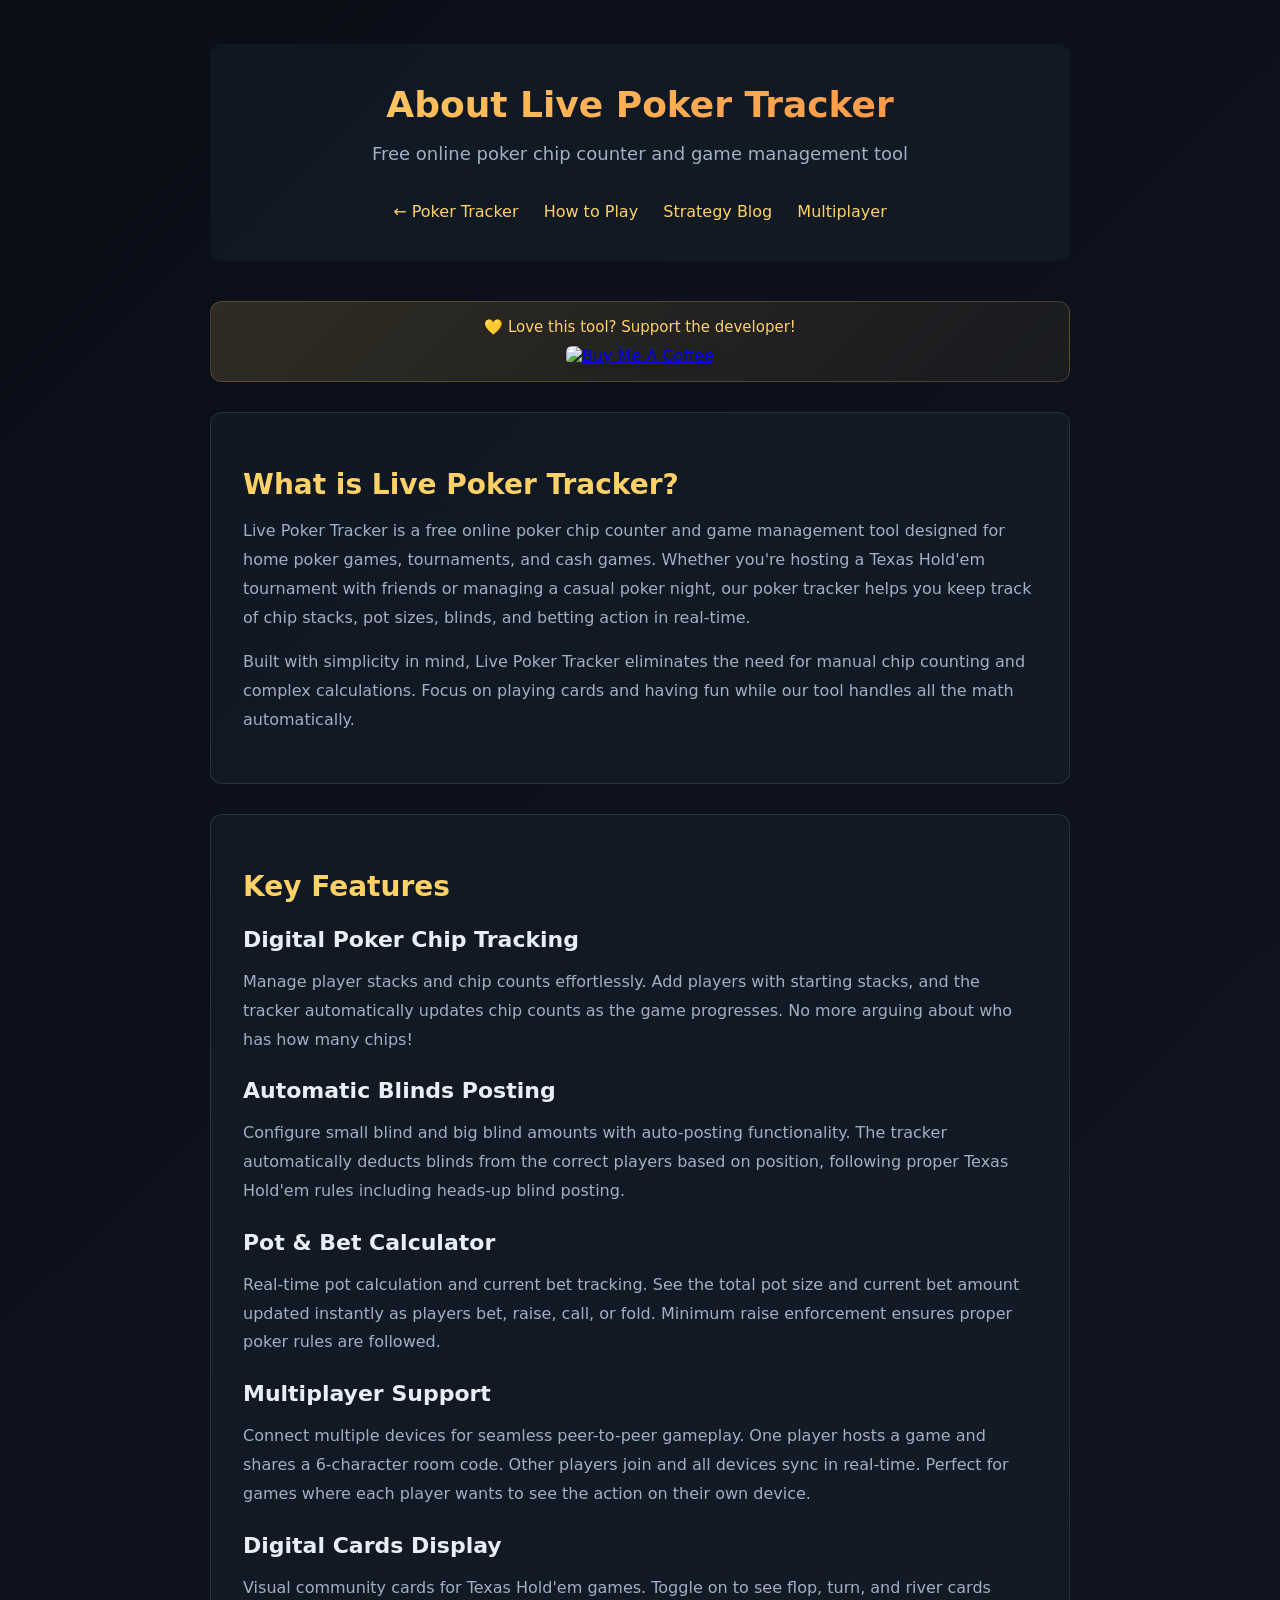
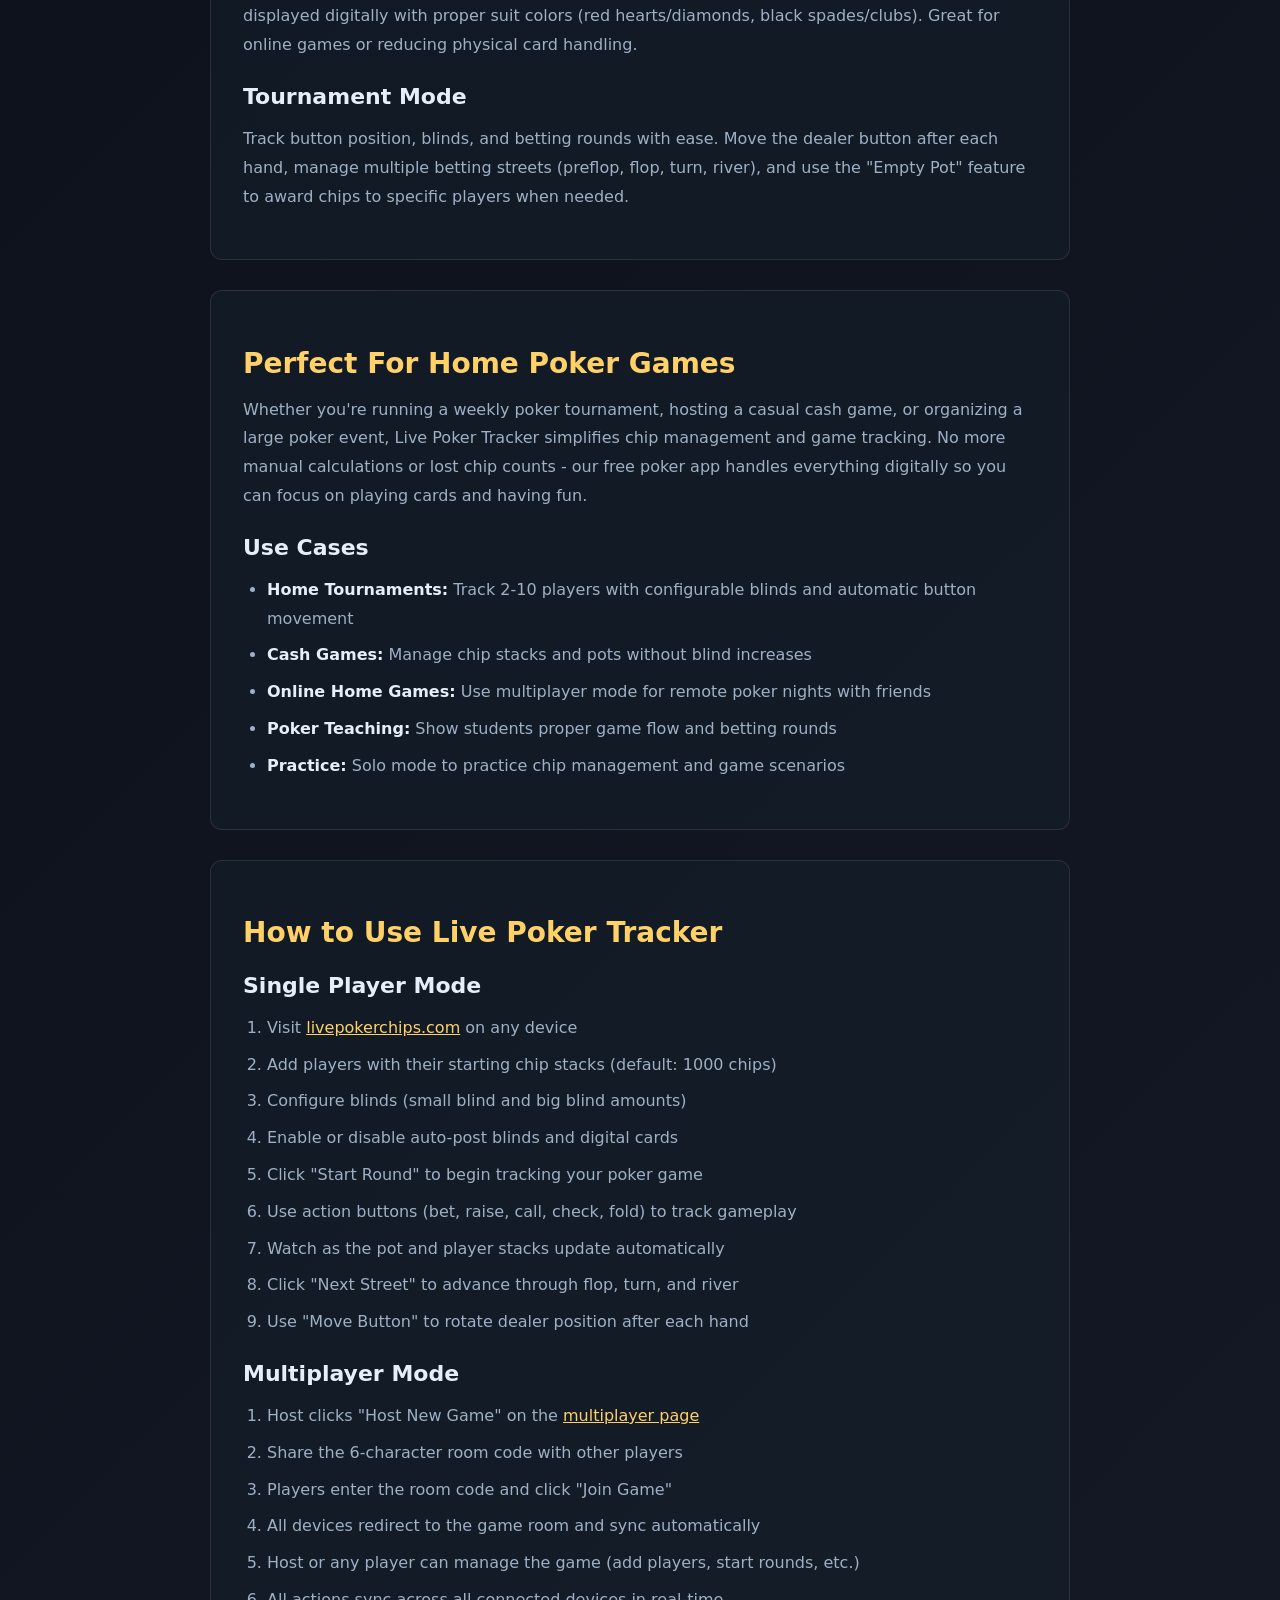
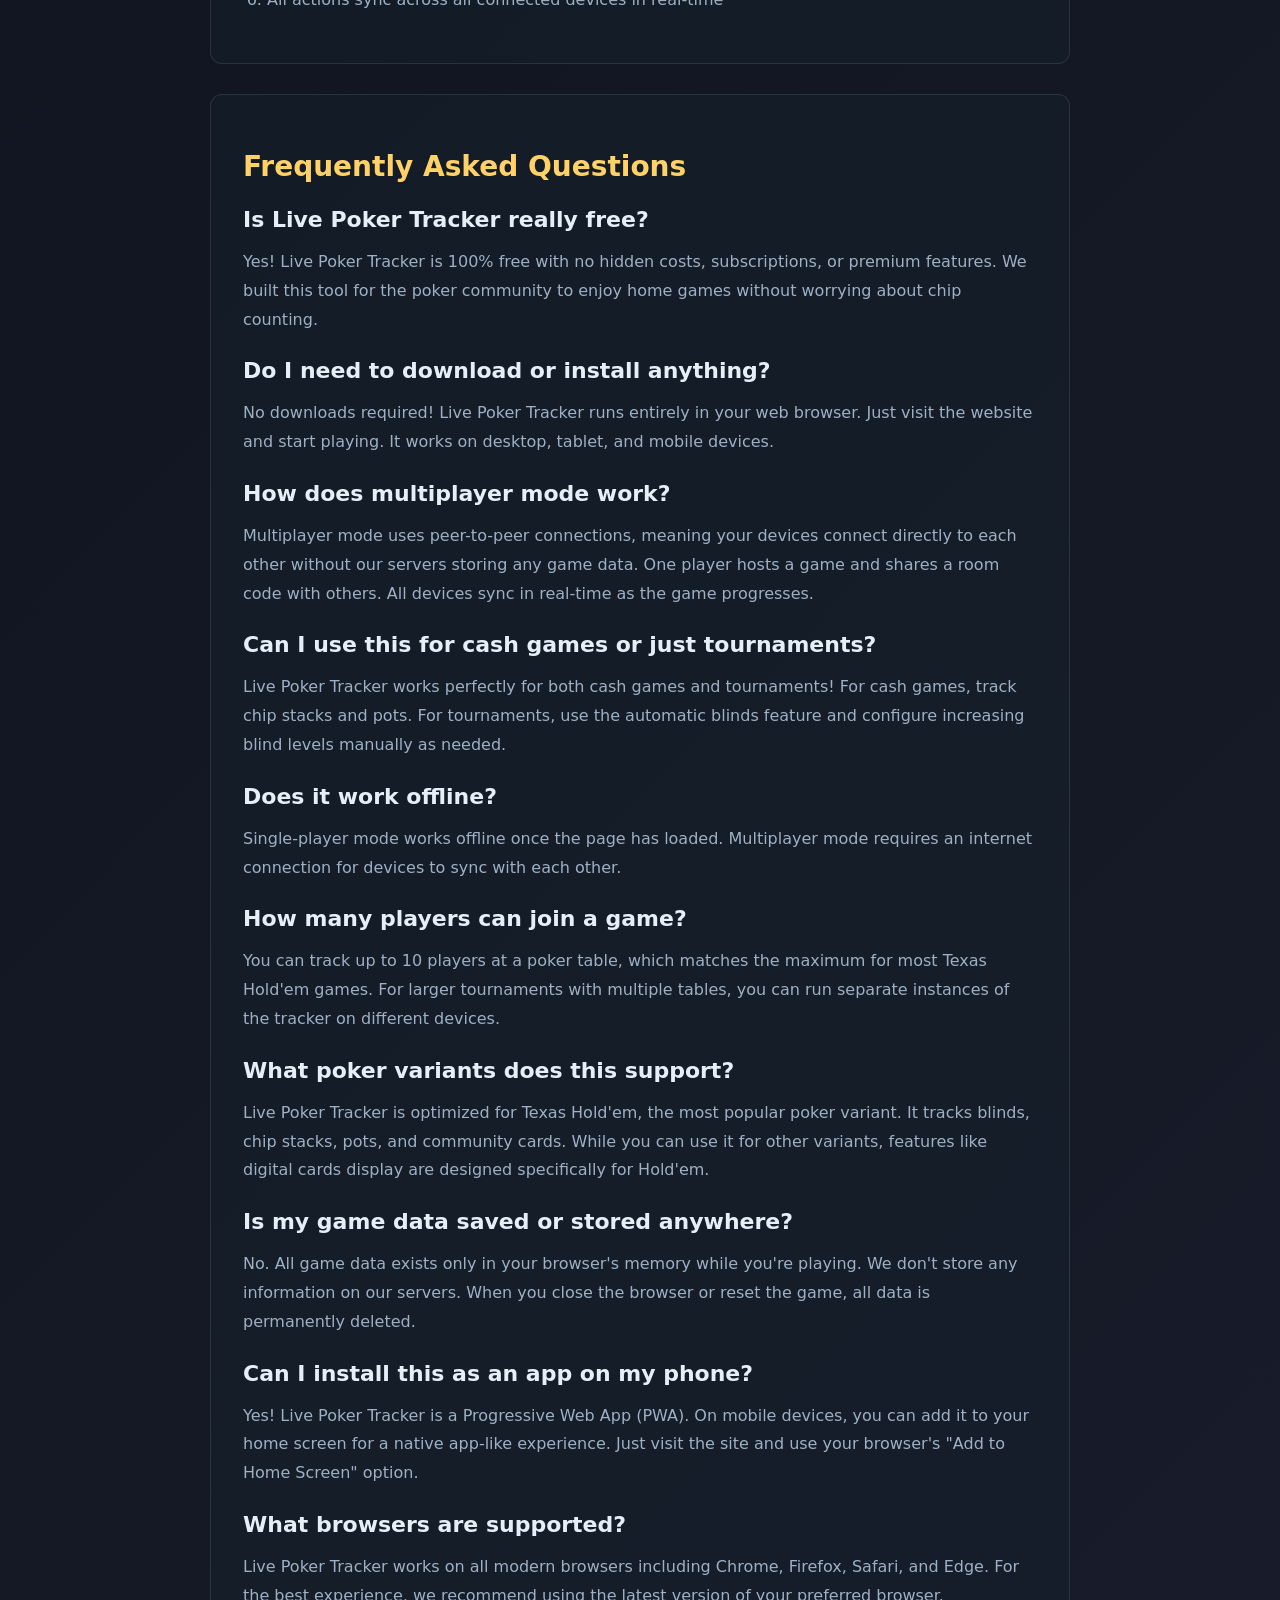
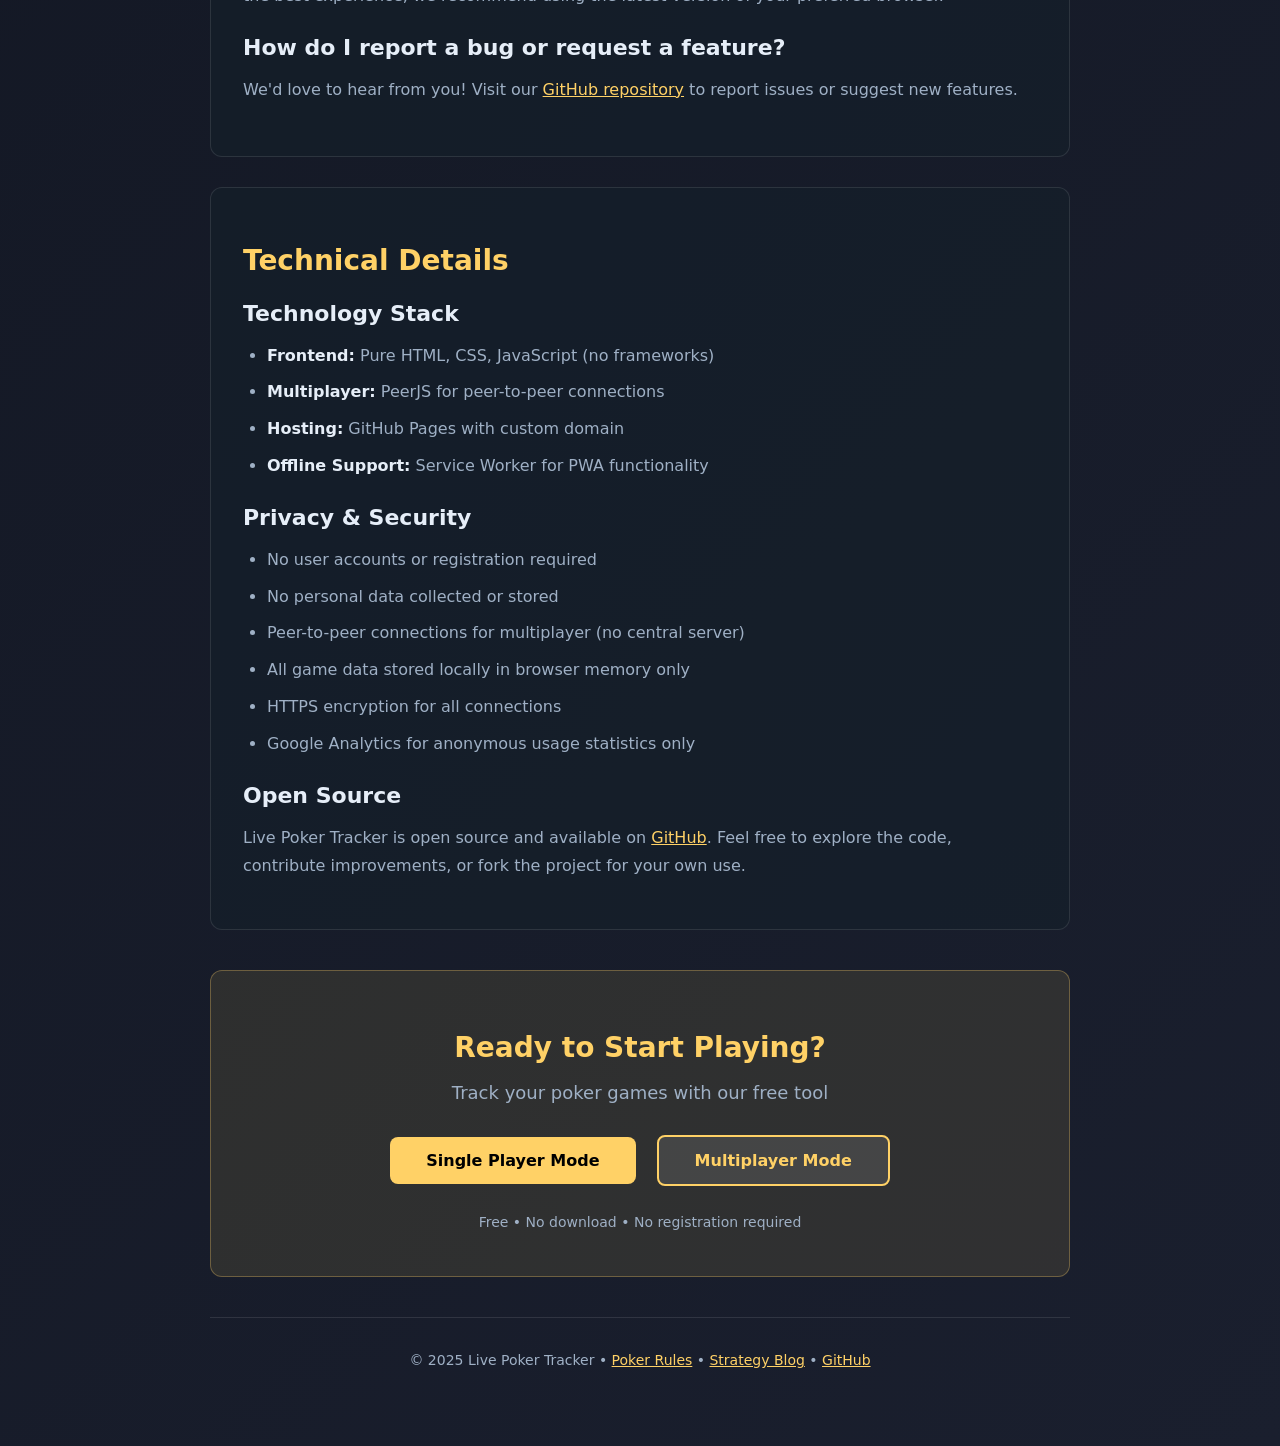
==== about.html @ 50a2d359 "Add Buy Me a Coffee donation buttons to all pages Added support banners to homepage, about, guide, a" ====
<!doctype html>
<html lang="en">
<head>
    <!-- Preconnect to external resources -->
    <link rel="preconnect" href="https://www.googletagmanager.com">
    <link rel="dns-prefetch" href="https://www.googletagmanager.com">

    <!-- Google tag (gtag.js) -->
    <script async src="https://www.googletagmanager.com/gtag/js?id=G-0J9PC4FRSB"></script>
    <script>
        window.dataLayer = window.dataLayer || [];
        function gtag(){dataLayer.push(arguments);}
        gtag('js', new Date());
        gtag('config', 'G-0J9PC4FRSB');
    </script>
    <meta charset="utf-8">
    <meta name="viewport" content="width=device-width,initial-scale=1">
    <title>About Live Poker Tracker - Free Poker Chip Counter & Game Manager</title>
    <meta name="description" content="Learn about Live Poker Tracker, the free online poker chip counter and game management tool. Features, FAQs, and how to use our poker tracker for home games.">
    <meta name="keywords" content="about poker tracker, poker app features, poker chip counter features, free poker tool, home poker game app">
    <meta name="robots" content="index, follow">
    <link rel="canonical" href="https://livepokerchips.com/about.html">

    <!-- Open Graph Meta Tags -->
    <meta property="og:title" content="About Live Poker Tracker">
    <meta property="og:description" content="Free online poker chip counter and game management tool for home poker games and tournaments.">
    <meta property="og:url" content="https://livepokerchips.com/about.html">

    <link rel="icon" type="image/svg+xml" href="favicon.svg">
    <link rel="manifest" href="manifest.json">
    <link rel="stylesheet" href="styles.css">
    <meta name="theme-color" content="#ffd166">

    <style>
        .about-container{max-width:900px;margin:0 auto;padding:20px}
        .about-header{text-align:center;margin-bottom:40px;padding:40px 20px;background:rgba(20,32,42,0.6);border-radius:12px}
        .about-header h1{font-size:36px;margin-bottom:16px;color:var(--primary)}
        .about-header p{color:var(--text-muted);font-size:18px}
        .content-section{background:rgba(20,32,42,0.6);padding:32px;margin-bottom:30px;border-radius:12px;border:1px solid var(--border)}
        .content-section h2{color:var(--primary);font-size:28px;margin-bottom:16px}
        .content-section h3{color:var(--text);font-size:22px;margin-top:24px;margin-bottom:12px}
        .content-section p{color:var(--text-muted);line-height:1.8;margin-bottom:16px}
        .content-section ul,.content-section ol{color:var(--text-muted);line-height:1.8;margin-bottom:16px;padding-left:24px}
        .content-section li{margin-bottom:8px}
        .content-section strong{color:var(--text)}
        .nav-link{display:inline-block;margin:20px 10px 0;color:var(--primary);text-decoration:none}
        .nav-link:hover{text-decoration:underline}
        .faq-item{margin-bottom:20px}
        .cta-box{text-align:center;margin:40px 0;padding:32px;background:rgba(255,209,102,0.1);border-radius:12px;border:1px solid rgba(255,209,102,0.3)}
        @media(max-width:768px){
            .about-container{padding:12px}
            .about-header{padding:24px 16px}
            .about-header h1{font-size:28px}
            .content-section{padding:20px}
            .content-section h2{font-size:24px}
            .content-section h3{font-size:20px}
        }
    </style>
</head>
<body>
    <div class="about-container">
        <div class="about-header">
            <h1>About Live Poker Tracker</h1>
            <p>Free online poker chip counter and game management tool</p>
            <nav>
                <a href="index.html" class="nav-link">← Poker Tracker</a>
                <a href="guide.html" class="nav-link">How to Play</a>
                <a href="blog.html" class="nav-link">Strategy Blog</a>
                <a href="connect.html" class="nav-link">Multiplayer</a>
            </nav>
        </div>

        <!-- Support Banner -->
        <div style="text-align:center; padding:16px; background:linear-gradient(135deg, rgba(255,209,102,0.15), rgba(255,209,102,0.05)); border-radius:12px; border:1px solid rgba(255,209,102,0.2); margin-bottom:30px;">
            <p style="margin:0 0 10px 0; color:#ffd166; font-size:15px; font-weight:500;">💛 Love this tool? Support the developer!</p>
            <a href="https://www.buymeacoffee.com/quinn_dose_tech" target="_blank" rel="noopener" style="display:inline-block; transition:transform 0.2s;" onmouseover="this.style.transform='scale(1.05)'" onmouseout="this.style.transform='scale(1)'">
                <img src="https://cdn.buymeacoffee.com/buttons/v2/default-yellow.png" alt="Buy Me A Coffee" style="height:38px; border-radius:6px; box-shadow:0 2px 8px rgba(0,0,0,0.2);">
            </a>
        </div>

        <div class="content-section">
            <h2>What is Live Poker Tracker?</h2>
            <p>Live Poker Tracker is a free online poker chip counter and game management tool designed for home poker games, tournaments, and cash games. Whether you're hosting a Texas Hold'em tournament with friends or managing a casual poker night, our poker tracker helps you keep track of chip stacks, pot sizes, blinds, and betting action in real-time.</p>

            <p>Built with simplicity in mind, Live Poker Tracker eliminates the need for manual chip counting and complex calculations. Focus on playing cards and having fun while our tool handles all the math automatically.</p>
        </div>

        <div class="content-section">
            <h2>Key Features</h2>

            <h3>Digital Poker Chip Tracking</h3>
            <p>Manage player stacks and chip counts effortlessly. Add players with starting stacks, and the tracker automatically updates chip counts as the game progresses. No more arguing about who has how many chips!</p>

            <h3>Automatic Blinds Posting</h3>
            <p>Configure small blind and big blind amounts with auto-posting functionality. The tracker automatically deducts blinds from the correct players based on position, following proper Texas Hold'em rules including heads-up blind posting.</p>

            <h3>Pot & Bet Calculator</h3>
            <p>Real-time pot calculation and current bet tracking. See the total pot size and current bet amount updated instantly as players bet, raise, call, or fold. Minimum raise enforcement ensures proper poker rules are followed.</p>

            <h3>Multiplayer Support</h3>
            <p>Connect multiple devices for seamless peer-to-peer gameplay. One player hosts a game and shares a 6-character room code. Other players join and all devices sync in real-time. Perfect for games where each player wants to see the action on their own device.</p>

            <h3>Digital Cards Display</h3>
            <p>Visual community cards for Texas Hold'em games. Toggle on to see flop, turn, and river cards displayed digitally with proper suit colors (red hearts/diamonds, black spades/clubs). Great for online games or reducing physical card handling.</p>

            <h3>Tournament Mode</h3>
            <p>Track button position, blinds, and betting rounds with ease. Move the dealer button after each hand, manage multiple betting streets (preflop, flop, turn, river), and use the "Empty Pot" feature to award chips to specific players when needed.</p>
        </div>

        <div class="content-section">
            <h2>Perfect For Home Poker Games</h2>
            <p>Whether you're running a weekly poker tournament, hosting a casual cash game, or organizing a large poker event, Live Poker Tracker simplifies chip management and game tracking. No more manual calculations or lost chip counts - our free poker app handles everything digitally so you can focus on playing cards and having fun.</p>

            <h3>Use Cases</h3>
            <ul>
                <li><strong>Home Tournaments:</strong> Track 2-10 players with configurable blinds and automatic button movement</li>
                <li><strong>Cash Games:</strong> Manage chip stacks and pots without blind increases</li>
                <li><strong>Online Home Games:</strong> Use multiplayer mode for remote poker nights with friends</li>
                <li><strong>Poker Teaching:</strong> Show students proper game flow and betting rounds</li>
                <li><strong>Practice:</strong> Solo mode to practice chip management and game scenarios</li>
            </ul>
        </div>

        <div class="content-section">
            <h2>How to Use Live Poker Tracker</h2>

            <h3>Single Player Mode</h3>
            <ol>
                <li>Visit <a href="index.html" style="color:var(--primary)">livepokerchips.com</a> on any device</li>
                <li>Add players with their starting chip stacks (default: 1000 chips)</li>
                <li>Configure blinds (small blind and big blind amounts)</li>
                <li>Enable or disable auto-post blinds and digital cards</li>
                <li>Click "Start Round" to begin tracking your poker game</li>
                <li>Use action buttons (bet, raise, call, check, fold) to track gameplay</li>
                <li>Watch as the pot and player stacks update automatically</li>
                <li>Click "Next Street" to advance through flop, turn, and river</li>
                <li>Use "Move Button" to rotate dealer position after each hand</li>
            </ol>

            <h3>Multiplayer Mode</h3>
            <ol>
                <li>Host clicks "Host New Game" on the <a href="connect.html" style="color:var(--primary)">multiplayer page</a></li>
                <li>Share the 6-character room code with other players</li>
                <li>Players enter the room code and click "Join Game"</li>
                <li>All devices redirect to the game room and sync automatically</li>
                <li>Host or any player can manage the game (add players, start rounds, etc.)</li>
                <li>All actions sync across all connected devices in real-time</li>
            </ol>
        </div>

        <div class="content-section">
            <h2>Frequently Asked Questions</h2>

            <div class="faq-item">
                <h3>Is Live Poker Tracker really free?</h3>
                <p>Yes! Live Poker Tracker is 100% free with no hidden costs, subscriptions, or premium features. We built this tool for the poker community to enjoy home games without worrying about chip counting.</p>
            </div>

            <div class="faq-item">
                <h3>Do I need to download or install anything?</h3>
                <p>No downloads required! Live Poker Tracker runs entirely in your web browser. Just visit the website and start playing. It works on desktop, tablet, and mobile devices.</p>
            </div>

            <div class="faq-item">
                <h3>How does multiplayer mode work?</h3>
                <p>Multiplayer mode uses peer-to-peer connections, meaning your devices connect directly to each other without our servers storing any game data. One player hosts a game and shares a room code with others. All devices sync in real-time as the game progresses.</p>
            </div>

            <div class="faq-item">
                <h3>Can I use this for cash games or just tournaments?</h3>
                <p>Live Poker Tracker works perfectly for both cash games and tournaments! For cash games, track chip stacks and pots. For tournaments, use the automatic blinds feature and configure increasing blind levels manually as needed.</p>
            </div>

            <div class="faq-item">
                <h3>Does it work offline?</h3>
                <p>Single-player mode works offline once the page has loaded. Multiplayer mode requires an internet connection for devices to sync with each other.</p>
            </div>

            <div class="faq-item">
                <h3>How many players can join a game?</h3>
                <p>You can track up to 10 players at a poker table, which matches the maximum for most Texas Hold'em games. For larger tournaments with multiple tables, you can run separate instances of the tracker on different devices.</p>
            </div>

            <div class="faq-item">
                <h3>What poker variants does this support?</h3>
                <p>Live Poker Tracker is optimized for Texas Hold'em, the most popular poker variant. It tracks blinds, chip stacks, pots, and community cards. While you can use it for other variants, features like digital cards display are designed specifically for Hold'em.</p>
            </div>

            <div class="faq-item">
                <h3>Is my game data saved or stored anywhere?</h3>
                <p>No. All game data exists only in your browser's memory while you're playing. We don't store any information on our servers. When you close the browser or reset the game, all data is permanently deleted.</p>
            </div>

            <div class="faq-item">
                <h3>Can I install this as an app on my phone?</h3>
                <p>Yes! Live Poker Tracker is a Progressive Web App (PWA). On mobile devices, you can add it to your home screen for a native app-like experience. Just visit the site and use your browser's "Add to Home Screen" option.</p>
            </div>

            <div class="faq-item">
                <h3>What browsers are supported?</h3>
                <p>Live Poker Tracker works on all modern browsers including Chrome, Firefox, Safari, and Edge. For the best experience, we recommend using the latest version of your preferred browser.</p>
            </div>

            <div class="faq-item">
                <h3>How do I report a bug or request a feature?</h3>
                <p>We'd love to hear from you! Visit our <a href="https://github.com/quinnrallen-hub/pokerchips-site" style="color:var(--primary)" target="_blank" rel="noopener">GitHub repository</a> to report issues or suggest new features.</p>
            </div>
        </div>

        <div class="content-section">
            <h2>Technical Details</h2>

            <h3>Technology Stack</h3>
            <ul>
                <li><strong>Frontend:</strong> Pure HTML, CSS, JavaScript (no frameworks)</li>
                <li><strong>Multiplayer:</strong> PeerJS for peer-to-peer connections</li>
                <li><strong>Hosting:</strong> GitHub Pages with custom domain</li>
                <li><strong>Offline Support:</strong> Service Worker for PWA functionality</li>
            </ul>

            <h3>Privacy & Security</h3>
            <ul>
                <li>No user accounts or registration required</li>
                <li>No personal data collected or stored</li>
                <li>Peer-to-peer connections for multiplayer (no central server)</li>
                <li>All game data stored locally in browser memory only</li>
                <li>HTTPS encryption for all connections</li>
                <li>Google Analytics for anonymous usage statistics only</li>
            </ul>

            <h3>Open Source</h3>
            <p>Live Poker Tracker is open source and available on <a href="https://github.com/quinnrallen-hub/pokerchips-site" style="color:var(--primary)" target="_blank" rel="noopener">GitHub</a>. Feel free to explore the code, contribute improvements, or fork the project for your own use.</p>
        </div>

        <div class="cta-box">
            <h3 style="color:var(--primary);margin-bottom:16px;font-size:28px">Ready to Start Playing?</h3>
            <p style="color:var(--text-muted);margin-bottom:24px;font-size:18px">Track your poker games with our free tool</p>
            <div>
                <a href="index.html" style="display:inline-block;padding:14px 36px;background:var(--primary);color:#000;text-decoration:none;border-radius:8px;font-weight:700;margin:8px;font-size:16px">Single Player Mode</a>
                <a href="connect.html" style="display:inline-block;padding:14px 36px;background:rgba(255,255,255,0.1);color:var(--primary);text-decoration:none;border-radius:8px;font-weight:700;border:2px solid var(--primary);margin:8px;font-size:16px">Multiplayer Mode</a>
            </div>
            <p style="color:var(--text-muted);margin-top:20px;font-size:14px">Free • No download • No registration required</p>
        </div>

        <div style="text-align:center;padding:20px;color:var(--text-muted);font-size:14px;border-top:1px solid var(--border);margin-top:40px">
            <p>© 2025 Live Poker Tracker • <a href="guide.html" style="color:var(--primary)">Poker Rules</a> • <a href="blog.html" style="color:var(--primary)">Strategy Blog</a> • <a href="https://github.com/quinnrallen-hub/pokerchips-site" style="color:var(--primary)" target="_blank" rel="noopener">GitHub</a></p>
        </div>
    </div>

    <!-- Service Worker Registration -->
    <script>
        if ('serviceWorker' in navigator) {
            window.addEventListener('load', () => {
                navigator.serviceWorker.register('/sw.js')
                    .then(reg => console.log('Service Worker registered'))
                    .catch(err => console.log('Service Worker registration failed:', err));
            });
        }
    </script>
</body>
</html>
---- styles.css ----
/* Live Poker Tracker - Shared Styles */

/* Reset & Variables */
* {
    box-sizing: border-box;
}

:root {
    font-family: system-ui, -apple-system, sans-serif;
    --bg-dark: #0a0e17;
    --bg-dark2: #1a1f2e;
    --bg-card: rgba(20, 32, 42, 0.6);
    --bg-card-dark: rgba(12, 27, 36, 0.8);
    --text: #e6eef8;
    --text-muted: #9fb0c5;
    --primary: #ffd166;
    --primary-dark: #ff8c42;
    --border: rgba(255, 255, 255, 0.1);
    --success: rgba(52, 211, 153, 0.3);
}

/* Base Layout */
body {
    margin: 0;
    padding: 24px;
    background: linear-gradient(135deg, var(--bg-dark) 0%, var(--bg-dark2) 100%);
    color: var(--text);
    min-height: 100vh;
}

header {
    display: flex;
    align-items: center;
    justify-content: space-between;
    margin-bottom: 24px;
    padding: 16px 20px;
    background: var(--bg-card);
    backdrop-filter: blur(10px);
    border-radius: 12px;
    border: 1px solid var(--border);
}

h1 {
    font-size: 24px;
    margin: 0;
    color: var(--primary); /* Fallback for accessibility */
    background: linear-gradient(135deg, var(--primary) 0%, var(--primary-dark) 100%);
    -webkit-background-clip: text;
    -webkit-text-fill-color: transparent;
    background-clip: text;
    font-weight: 800;
}

/* Form Elements */
button, input, select {
    font-size: 14px;
    padding: 10px 16px;
    border-radius: 8px;
    border: 1px solid var(--border);
    background: rgba(21, 35, 47, 0.8);
    color: var(--text);
    margin: 4px;
    transition: all .2s ease;
    font-weight: 500;
}

button {
    cursor: pointer;
    box-shadow: 0 2px 8px rgba(0, 0, 0, 0.2);
    position: relative;
    overflow: hidden;
}

button:hover {
    background: rgba(26, 42, 56, 0.9);
    border-color: rgba(255, 209, 102, 0.3);
    transform: translateY(-1px);
    box-shadow: 0 4px 12px rgba(255, 209, 102, 0.2);
}

button:active {
    transform: translateY(0);
}

button:disabled {
    opacity: 0.5;
    cursor: not-allowed;
    transform: none;
}

/* Button ripple effect */
button::after {
    content: '';
    position: absolute;
    top: 50%;
    left: 50%;
    width: 0;
    height: 0;
    border-radius: 50%;
    background: rgba(255, 209, 102, 0.3);
    transform: translate(-50%, -50%);
    transition: width .6s, height .6s;
}

button:active::after {
    width: 300px;
    height: 300px;
}

input[type="number"], input[type="text"] {
    background: var(--bg-card-dark);
    border: 1px solid var(--border);
}

input:focus {
    outline: none;
    border-color: var(--primary);
    box-shadow: 0 0 0 3px rgba(255, 209, 102, 0.1);
}

input[type="checkbox"] {
    width: 18px;
    height: 18px;
    margin: 0 8px 0 0;
    cursor: pointer;
}

/* Accessibility: Focus indicator for checkboxes */
input[type="checkbox"]:focus {
    outline: 2px solid var(--primary);
    outline-offset: 2px;
}

/* Sections */
.section {
    display: flex;
    gap: 10px;
    flex-wrap: wrap;
    margin-bottom: 20px;
    padding: 16px 20px;
    background: var(--bg-card);
    backdrop-filter: blur(10px);
    border-radius: 12px;
    border: 1px solid var(--border);
}

.section.hidden {
    display: none;
}

#networkStatus {
    font-size: 13px;
    color: var(--text-muted);
    padding: 8px 12px;
    background: var(--bg-card-dark);
    border-radius: 8px;
    border: 1px solid rgba(255, 255, 255, 0.05);
}

/* Game Table */
#table {
    background: var(--bg-card);
    backdrop-filter: blur(10px);
    padding: 24px;
    border-radius: 16px;
    margin-bottom: 20px;
    border: 1px solid var(--border);
    box-shadow: 0 8px 32px rgba(0, 0, 0, 0.3);
}

#info {
    display: flex;
    gap: 24px;
    margin-bottom: 20px;
    font-size: 16px;
    font-weight: 600;
    padding: 16px;
    background: var(--bg-card-dark);
    border-radius: 12px;
    border: 1px solid rgba(255, 255, 255, 0.05);
    flex-wrap: wrap;
}

#info > div {
    display: flex;
    flex-direction: column;
    gap: 4px;
}

#info span {
    font-size: 20px;
    color: var(--primary);
    font-weight: 700;
}

/* Players */
#players {
    display: grid;
    grid-template-columns: repeat(auto-fill, minmax(220px, 1fr));
    gap: 16px;
    margin-bottom: 20px;
}

.player {
    background: var(--bg-card-dark);
    padding: 16px;
    border-radius: 12px;
    border: 2px solid rgba(255, 255, 255, 0.05);
    transition: all .3s ease;
    box-shadow: 0 4px 12px rgba(0, 0, 0, 0.2);
}

.player:hover {
    transform: translateY(-2px);
    box-shadow: 0 6px 16px rgba(0, 0, 0, 0.3);
}

.player.active {
    border-color: var(--primary);
    background: rgba(255, 209, 102, 0.05);
    box-shadow: 0 0 20px rgba(255, 209, 102, 0.3), 0 4px 12px rgba(0, 0, 0, 0.2);
    animation: pulse 2s ease-in-out infinite;
}

.player.folded {
    opacity: 0.4;
    filter: grayscale(0.8);
}

.player-name {
    font-weight: 700;
    font-size: 16px;
    margin-bottom: 8px;
    color: #fff;
}

.player-info {
    font-size: 14px;
    color: var(--text-muted);
    margin: 4px 0;
}

/* Community Cards */
#communityCards {
    margin-bottom: 20px;
    padding: 24px;
    background: linear-gradient(135deg, rgba(16, 38, 28, 0.9) 0%, var(--bg-card-dark) 100%);
    border-radius: 16px;
    min-height: 120px;
    display: flex;
    align-items: center;
    gap: 16px;
    border: 2px solid var(--success);
    box-shadow: 0 8px 24px rgba(0, 0, 0, 0.4), inset 0 1px 1px rgba(255, 255, 255, 0.1);
}

#communityCards > span:first-child {
    font-size: 14px;
    color: #34d399;
    margin-right: 8px;
    font-weight: 700;
    text-transform: uppercase;
    letter-spacing: 1px;
}

#communityCardsDisplay {
    display: flex;
    gap: 8px;
    flex-wrap: wrap;
    align-items: center;
}

/* Cards */
.card {
    display: inline-block;
    width: 60px;
    height: 84px;
    background: #fff;
    border-radius: 6px;
    padding: 6px;
    box-shadow: 0 4px 8px rgba(0, 0, 0, 0.3), 0 0 0 1px rgba(0, 0, 0, 0.1);
    position: relative;
    font-weight: 700;
    margin: 0 4px;
    transition: transform .2s ease;
    will-change: transform;
}

.card:hover {
    transform: translateY(-4px) scale(1.05);
    box-shadow: 0 8px 16px rgba(0, 0, 0, 0.4), 0 0 0 1px rgba(0, 0, 0, 0.1);
}

.card-rank {
    font-size: 20px;
    line-height: 1;
    position: absolute;
    top: 4px;
    left: 6px;
}

.card-suit {
    font-size: 32px;
    line-height: 1;
    position: absolute;
    top: 50%;
    left: 50%;
    transform: translate(-50%, -50%);
}

.card-rank-bottom {
    font-size: 20px;
    line-height: 1;
    position: absolute;
    bottom: 4px;
    right: 6px;
    transform: rotate(180deg);
}

.card.red {
    color: #dc2626;
}

.card.black {
    color: #1f2937;
}

/* Modal */
.modal {
    display: none;
    position: fixed;
    top: 0;
    left: 0;
    width: 100%;
    height: 100%;
    background: rgba(0, 0, 0, 0.8);
    z-index: 1000;
    align-items: center;
    justify-content: center;
}

.modal.active {
    display: flex;
}

.modal-content {
    background: rgba(20, 32, 42, 0.95);
    backdrop-filter: blur(10px);
    padding: 32px;
    border-radius: 16px;
    border: 2px solid rgba(255, 209, 102, 0.3);
    max-width: 400px;
    width: 90%;
    box-shadow: 0 16px 48px rgba(0, 0, 0, 0.6);
}

.modal-content h2 {
    margin: 0 0 20px 0;
    color: var(--primary);
    font-size: 24px;
}

.modal-content label {
    display: block;
    margin-bottom: 8px;
    color: var(--text-muted);
    font-size: 14px;
    font-weight: 600;
}

.modal-content select {
    width: 100%;
    margin-bottom: 20px;
}

.modal-buttons {
    display: flex;
    gap: 12px;
    justify-content: flex-end;
}

.modal-buttons button {
    margin: 0;
}

/* Animations */
@keyframes pulse {
    0%, 100% {
        box-shadow: 0 0 20px rgba(255, 209, 102, 0.3), 0 4px 12px rgba(0, 0, 0, 0.2);
    }
    50% {
        box-shadow: 0 0 30px rgba(255, 209, 102, 0.5), 0 4px 12px rgba(0, 0, 0, 0.2);
    }
}

@keyframes slideInCard {
    from {
        opacity: 0;
        transform: translateX(-100px) rotate(-10deg);
    }
    to {
        opacity: 1;
        transform: translateX(0) rotate(0);
    }
}

@keyframes popIn {
    from {
        opacity: 0;
        transform: scale(0.8);
    }
    to {
        opacity: 1;
        transform: scale(1);
    }
}

@keyframes fadeInUp {
    from {
        opacity: 0;
        transform: translateY(10px);
    }
    to {
        opacity: 1;
        transform: translateY(0);
    }
}

@keyframes modalFadeIn {
    from {
        opacity: 0;
    }
    to {
        opacity: 1;
    }
}

@keyframes modalSlideIn {
    from {
        opacity: 0;
        transform: scale(0.9) translateY(-20px);
    }
    to {
        opacity: 1;
        transform: scale(1) translateY(0);
    }
}

@keyframes chipPulse {
    0% {
        transform: scale(1);
    }
    50% {
        transform: scale(1.15);
    }
    100% {
        transform: scale(1);
    }
}

@keyframes potCollect {
    0% {
        transform: scale(1);
        opacity: 1;
    }
    50% {
        transform: scale(1.2);
        opacity: 0.8;
    }
    100% {
        transform: scale(0);
        opacity: 0;
    }
}

/* Animation Classes */
.card.new-card {
    animation: slideInCard .4s ease-out backwards;
}

.card.new-card:nth-child(1) {
    animation-delay: 0s;
}

.card.new-card:nth-child(2) {
    animation-delay: .1s;
}

.card.new-card:nth-child(3) {
    animation-delay: .2s;
}

.card.new-card:nth-child(4) {
    animation-delay: .3s;
}

.card.new-card:nth-child(5) {
    animation-delay: .4s;
}

.player {
    animation: fadeInUp .4s ease-out backwards;
}

.player:nth-child(1) {
    animation-delay: 0s;
}

.player:nth-child(2) {
    animation-delay: .05s;
}

.player:nth-child(3) {
    animation-delay: .1s;
}

.player:nth-child(4) {
    animation-delay: .15s;
}

.player:nth-child(5) {
    animation-delay: .2s;
}

.player:nth-child(6) {
    animation-delay: .25s;
}

.modal.active {
    animation: modalFadeIn .2s ease-out;
}

.modal.active .modal-content {
    animation: modalSlideIn .3s ease-out;
}

.chip-update {
    animation: chipPulse .3s ease-out;
}

/* Mobile Responsive */
@media (max-width: 768px) {
    body {
        padding: 8px;
    }

    header {
        flex-direction: column;
        gap: 8px;
        padding: 12px;
        text-align: center;
    }

    h1 {
        font-size: 20px;
    }

    .section {
        padding: 8px;
        gap: 6px;
    }

    button, input, select {
        font-size: 13px;
        padding: 8px 12px;
        margin: 2px;
    }

    #info {
        gap: 8px;
        font-size: 13px;
        padding: 12px;
    }

    #info > div {
        min-width: auto;
    }

    #info span {
        font-size: 16px;
    }

    #table {
        padding: 16px;
    }

    #players {
        grid-template-columns: 1fr;
        gap: 12px;
    }

    .player {
        padding: 12px;
    }

    .player-name {
        font-size: 15px;
    }

    .player-info {
        font-size: 13px;
    }

    #communityCards {
        padding: 16px;
        min-height: 100px;
        gap: 12px;
    }

    #communityCards > span:first-child {
        font-size: 12px;
    }

    #communityCardsDisplay {
        gap: 6px;
    }

    .card {
        width: 48px; /* Increased from 45px for better tap target (accessibility) */
        height: 67px;
        margin: 0 2px;
    }

    .card-rank, .card-rank-bottom {
        font-size: 14px;
        top: 2px;
        left: 4px;
    }

    .card-rank-bottom {
        bottom: 2px;
        right: 4px;
    }

    .card-suit {
        font-size: 22px;
    }

    #actions {
        flex-direction: column;
    }

    #actions input {
        width: 100%;
    }

    #actions button {
        width: 100%;
    }

    .modal-content {
        padding: 24px;
        width: 95%;
    }
}
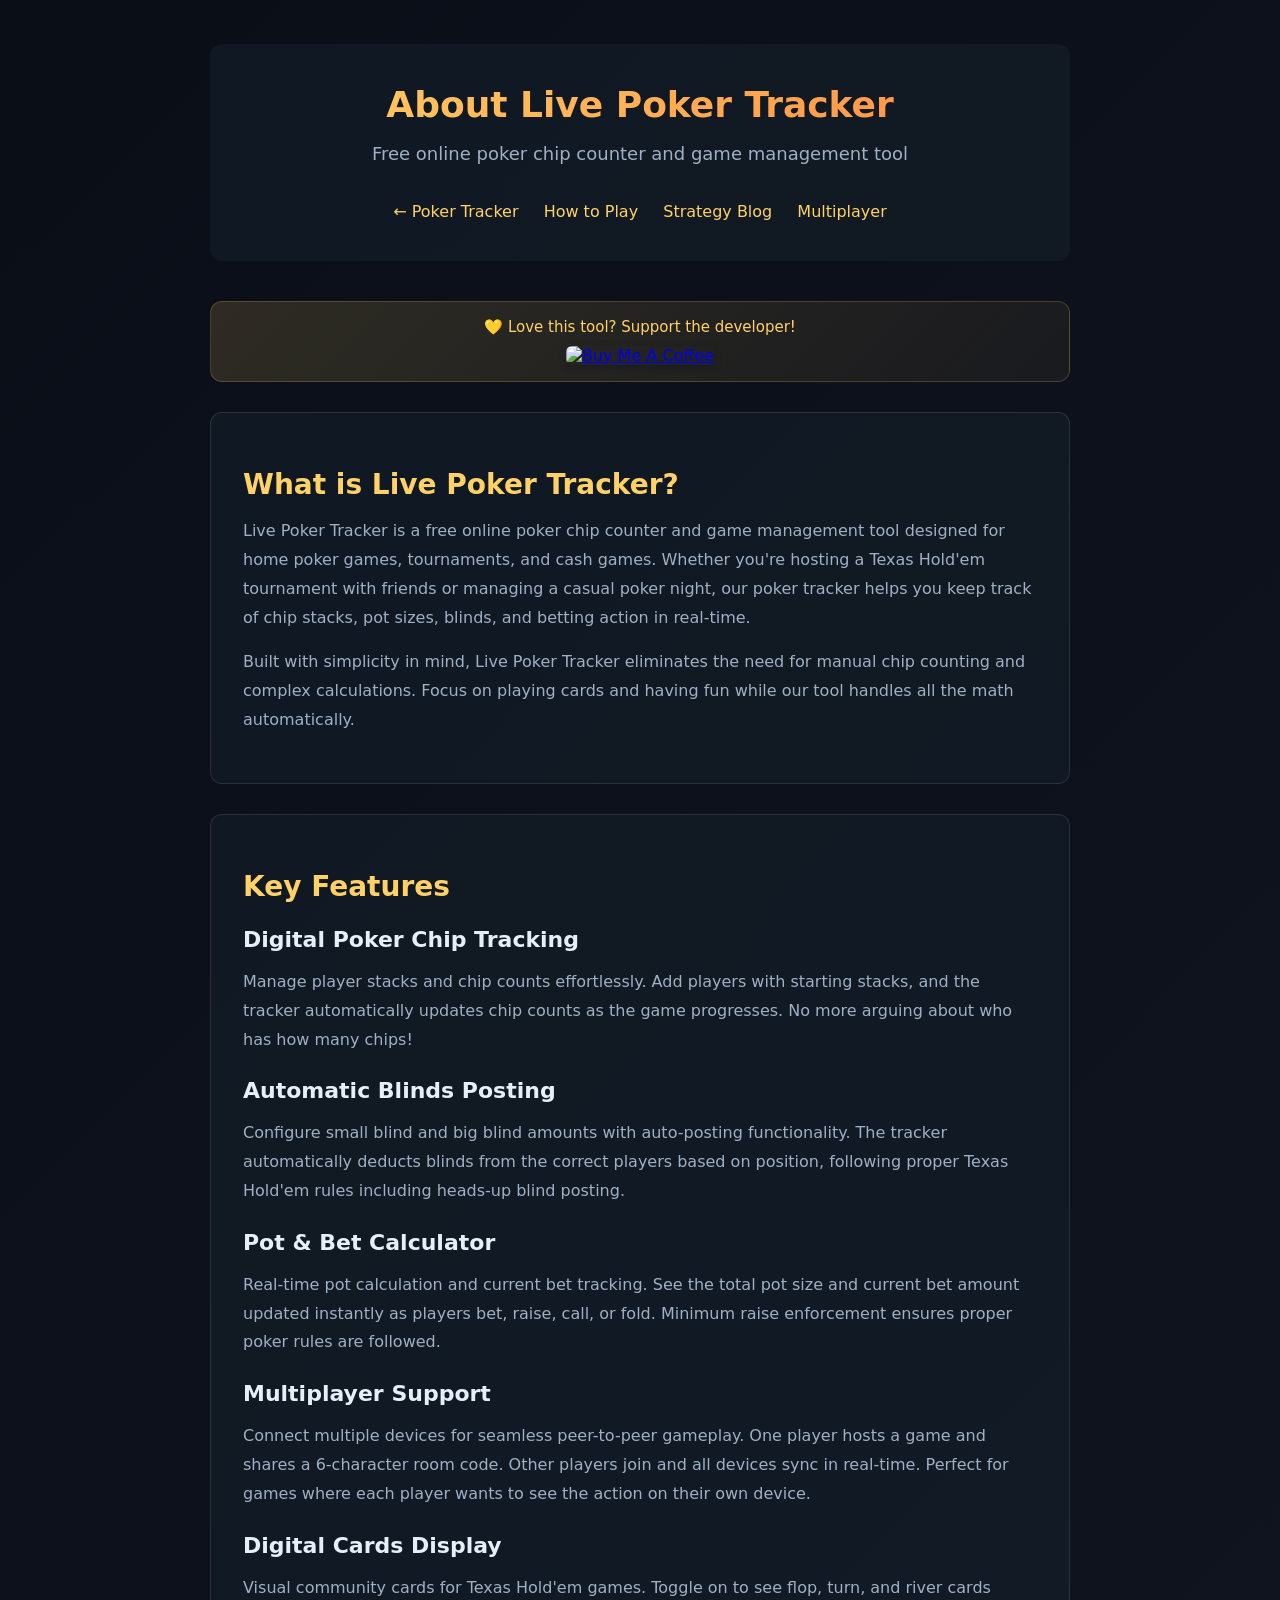
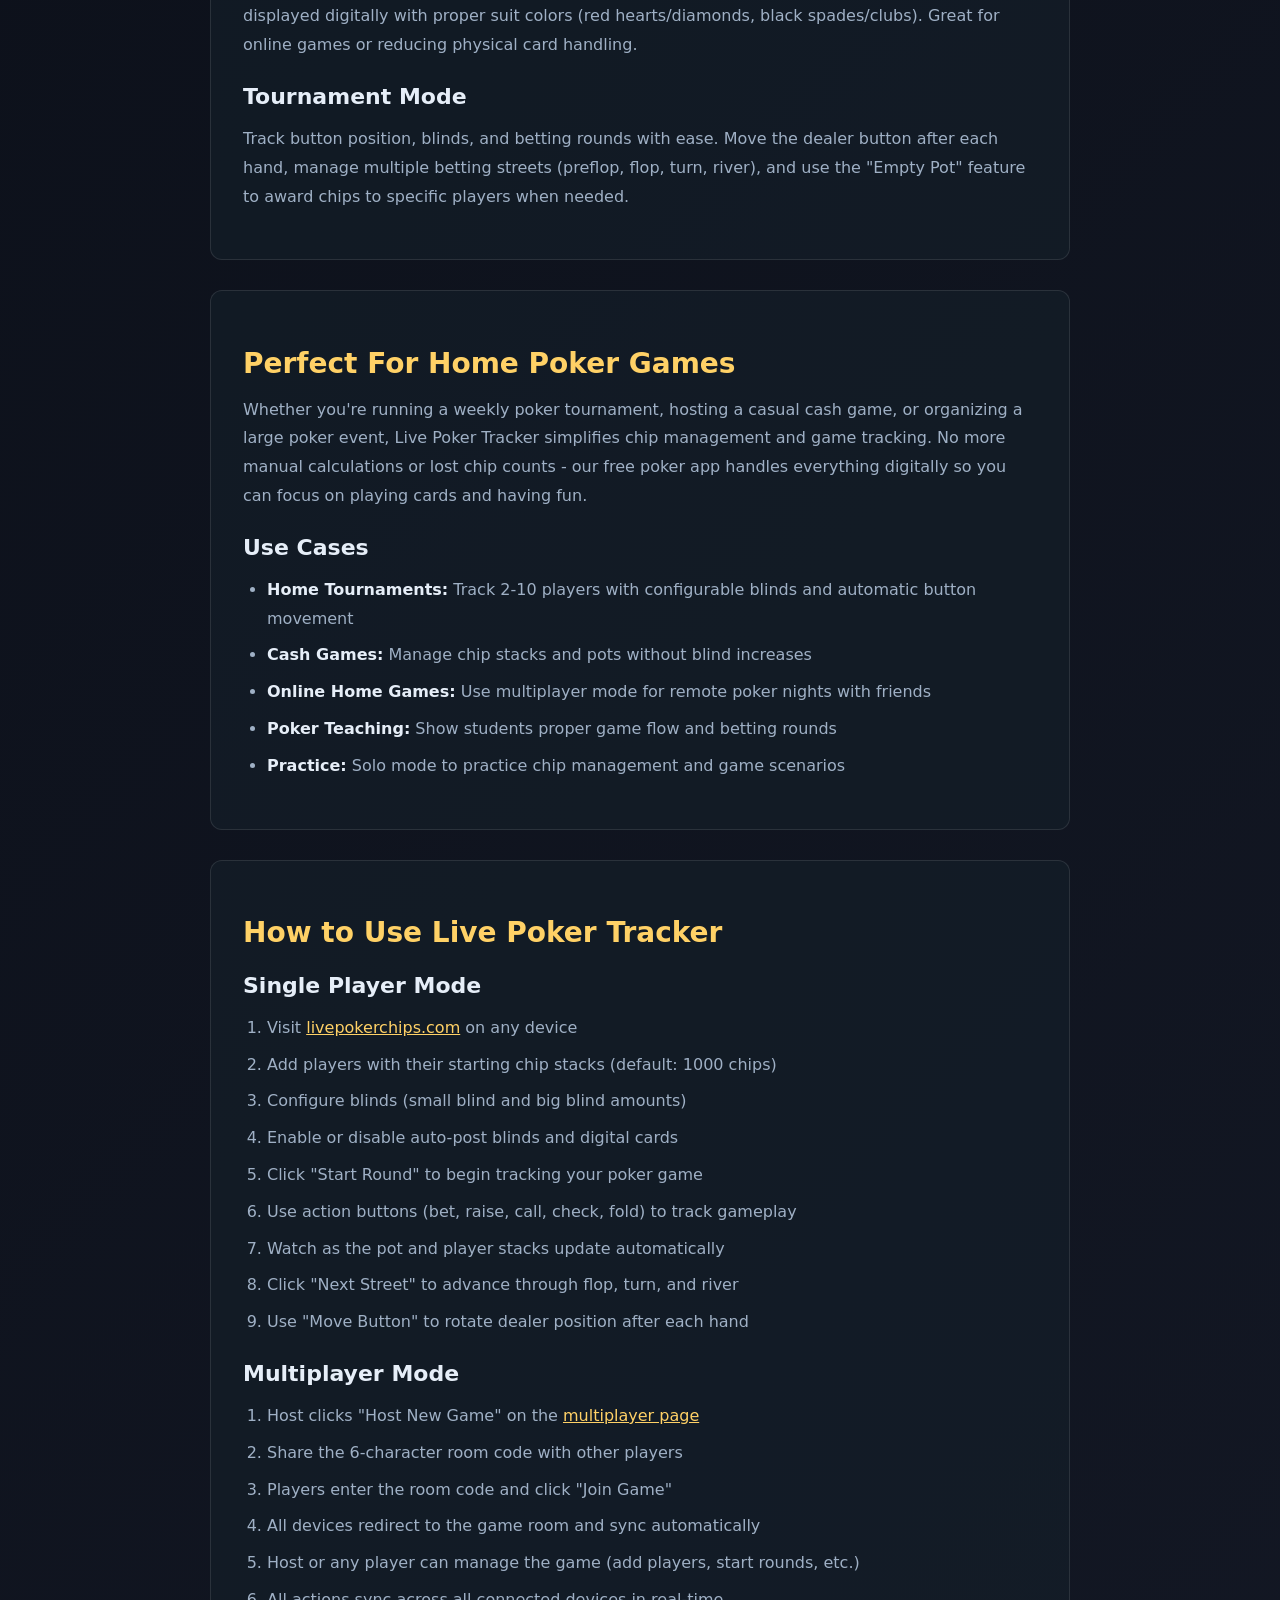
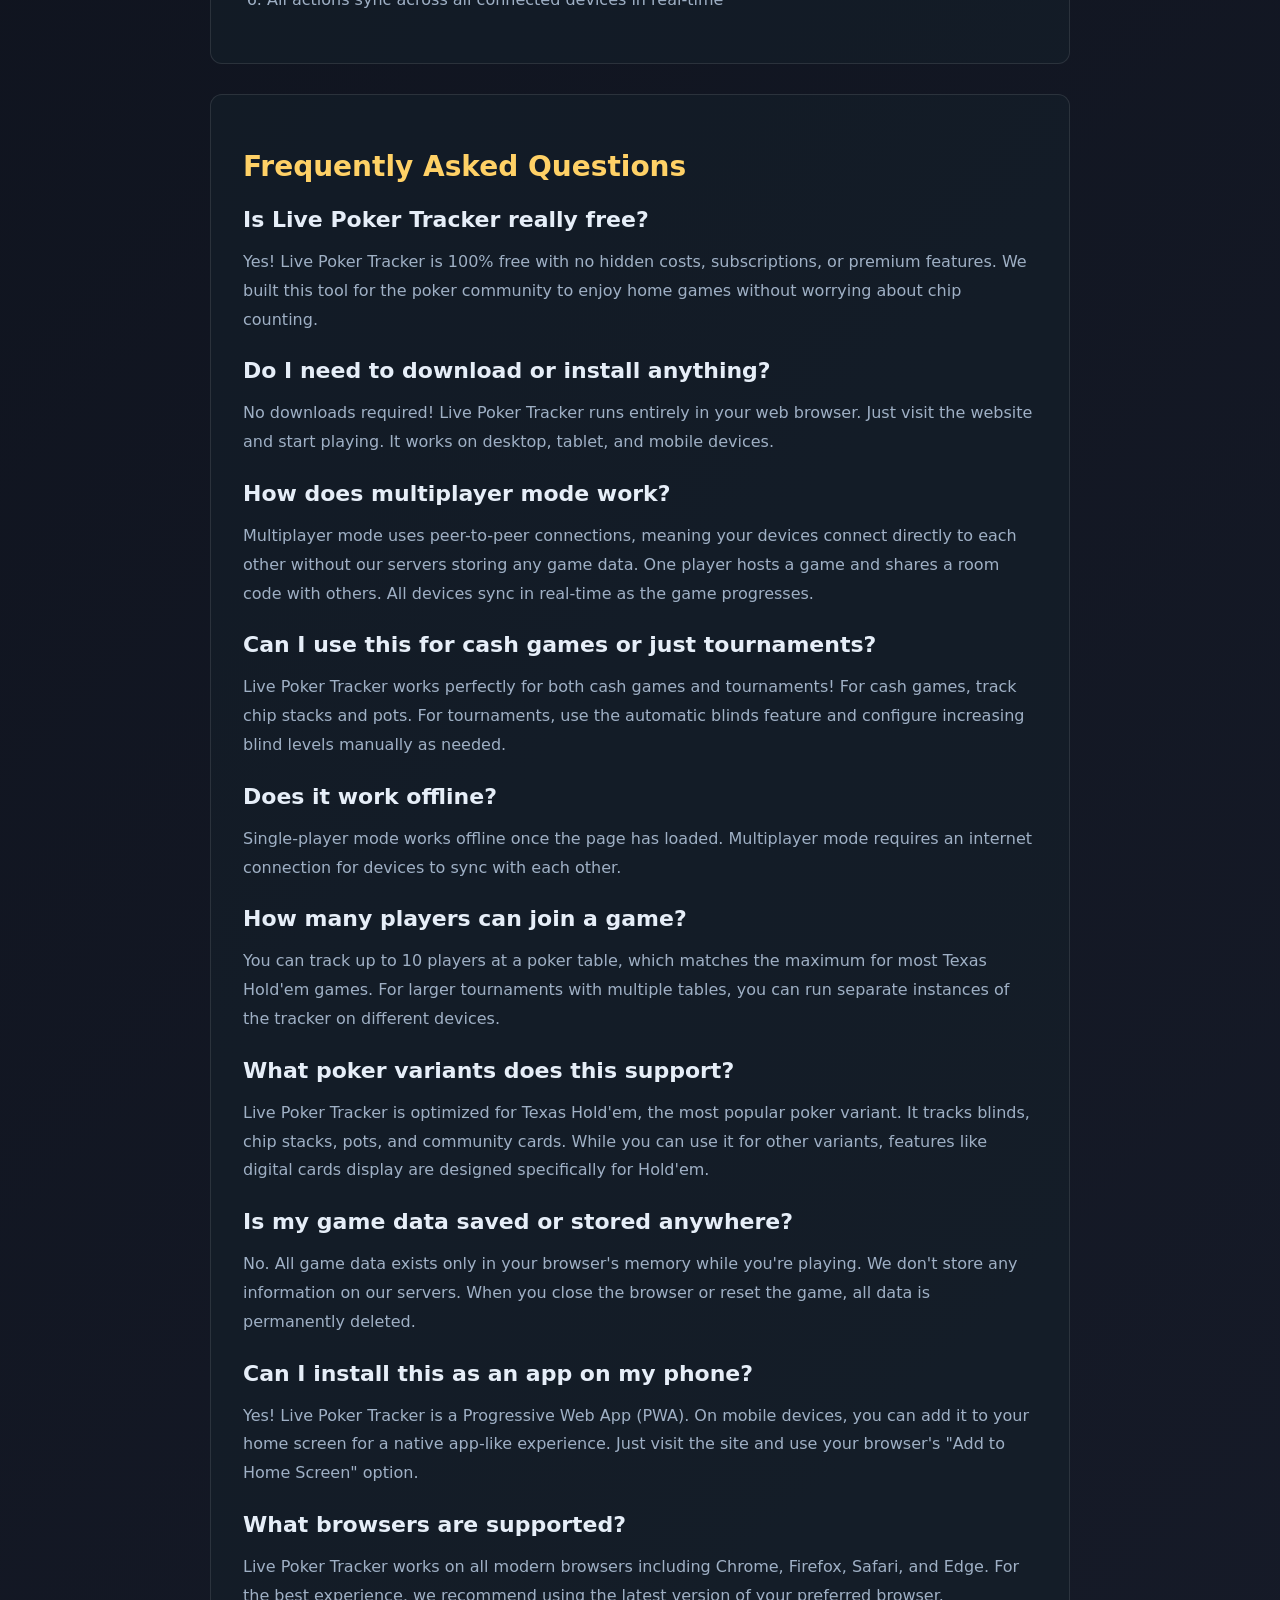
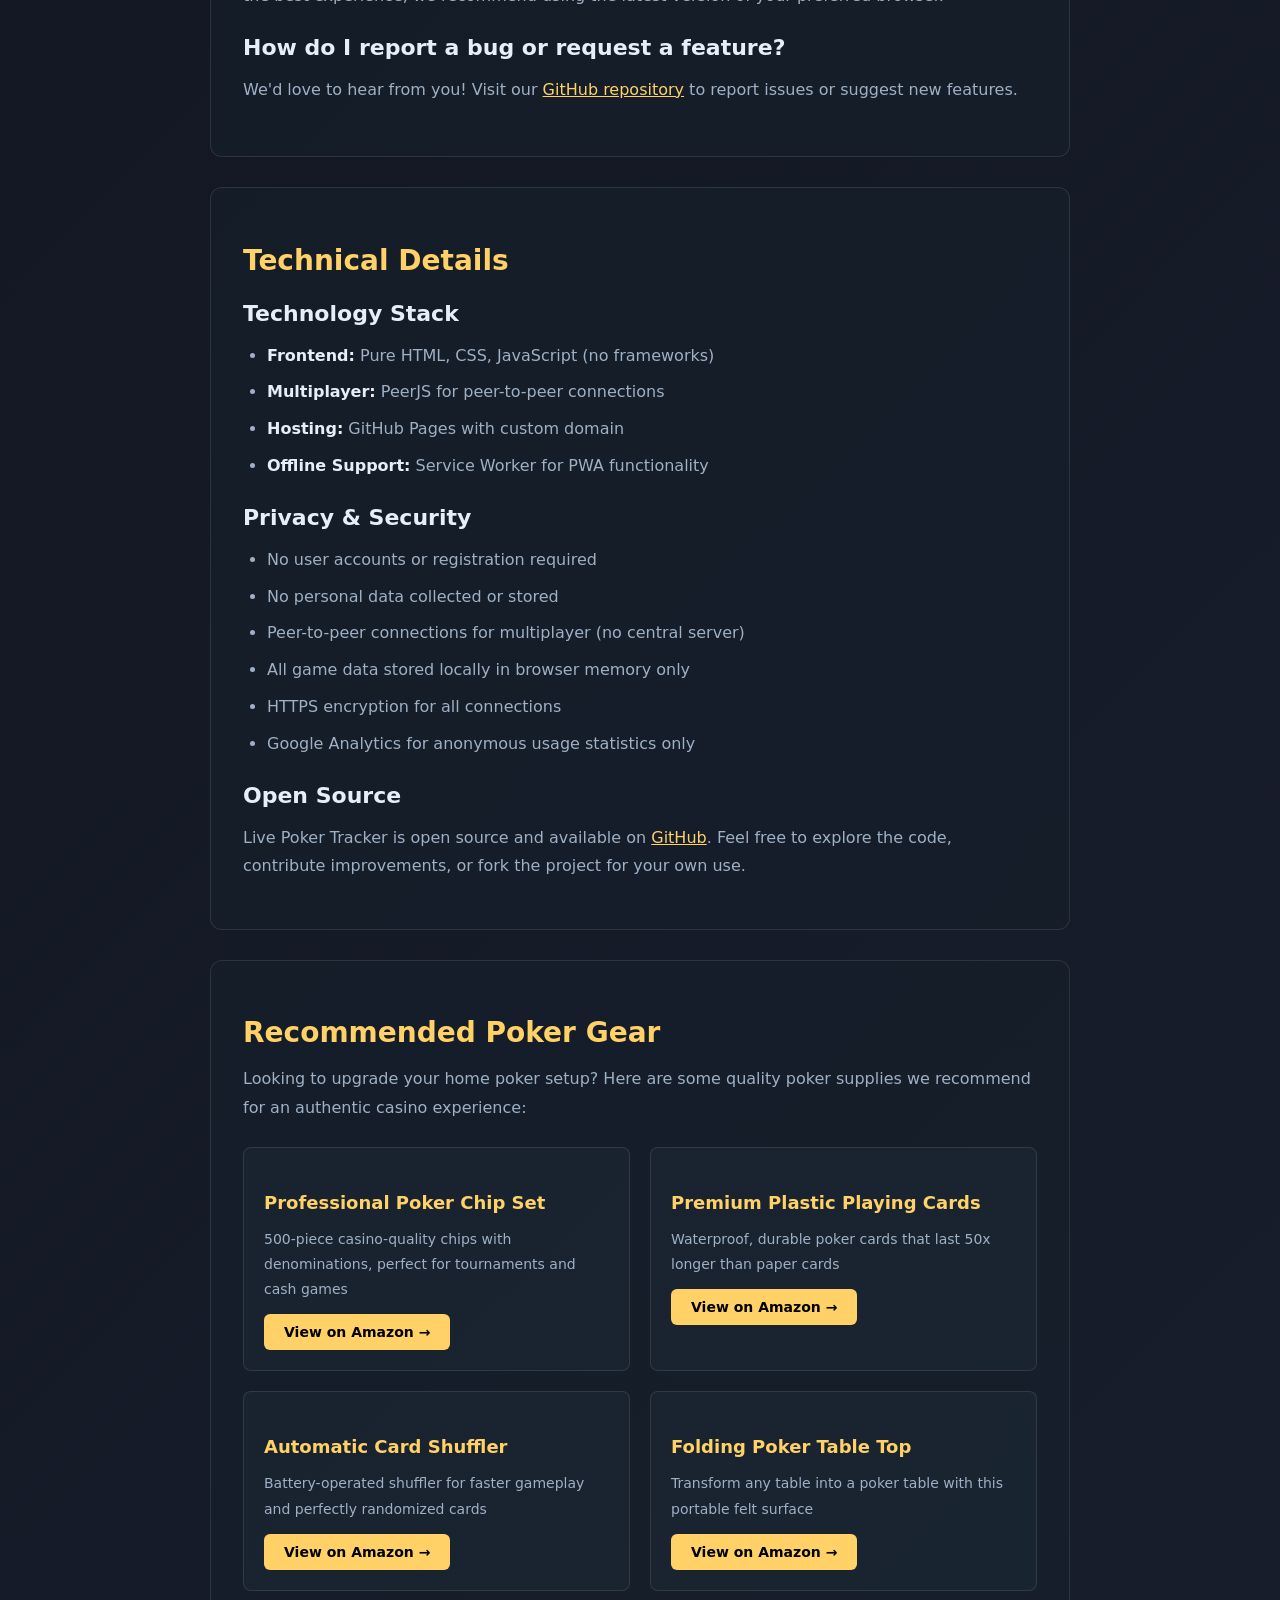
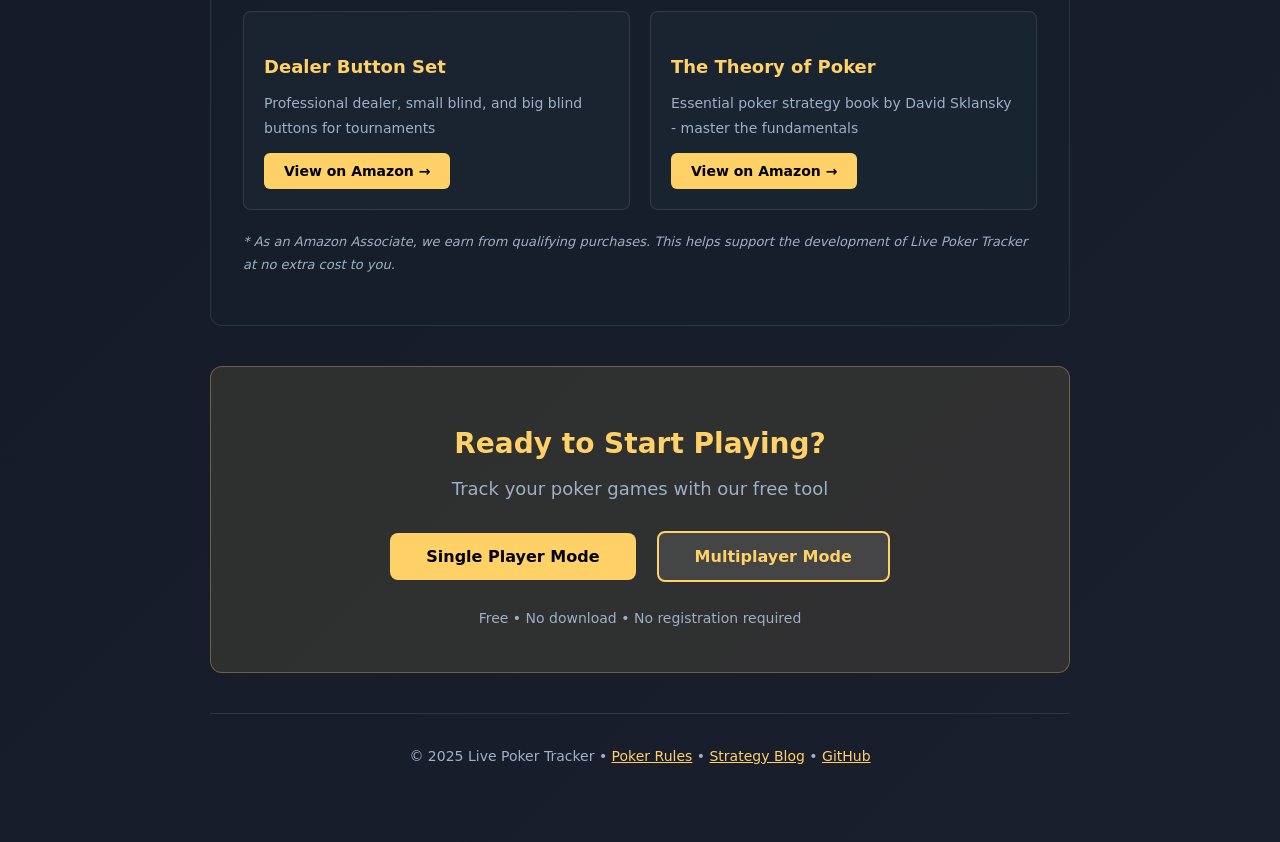
==== commit dd3a4da5: "Add Amazon Associates affiliate product section - Added "Recommended Poker Gear" section to about.ht" ====
--- a/about.html
+++ b/about.html
@@ -27,6 +27,7 @@
     <meta property="og:url" content="https://livepokerchips.com/about.html">
 
     <link rel="icon" type="image/svg+xml" href="favicon.svg">
+    <link rel="apple-touch-icon" href="apple-touch-icon.png">
     <link rel="manifest" href="manifest.json">
     <link rel="stylesheet" href="styles.css">
     <meta name="theme-color" content="#ffd166">
@@ -232,6 +233,59 @@
             <p>Live Poker Tracker is open source and available on <a href="https://github.com/quinnrallen-hub/pokerchips-site" style="color:var(--primary)" target="_blank" rel="noopener">GitHub</a>. Feel free to explore the code, contribute improvements, or fork the project for your own use.</p>
         </div>
 
+        <div class="content-section">
+            <h2>Recommended Poker Gear</h2>
+            <p>Looking to upgrade your home poker setup? Here are some quality poker supplies we recommend for an authentic casino experience:</p>
+
+            <div style="display:grid;grid-template-columns:repeat(auto-fit,minmax(280px,1fr));gap:20px;margin-top:24px">
+
+                <!-- Poker Chip Set -->
+                <div style="background:rgba(30,42,56,0.5);padding:20px;border-radius:8px;border:1px solid var(--border)">
+                    <h4 style="color:var(--primary);margin-bottom:12px;font-size:18px">Professional Poker Chip Set</h4>
+                    <p style="color:var(--text-muted);font-size:14px;margin-bottom:12px">500-piece casino-quality chips with denominations, perfect for tournaments and cash games</p>
+                    <a href="https://www.amazon.com/dp/B000X4NS4O?tag=quinnstech-20" target="_blank" rel="nofollow noopener" style="display:inline-block;padding:10px 20px;background:var(--primary);color:#000;text-decoration:none;border-radius:6px;font-weight:600;font-size:14px">View on Amazon →</a>
+                </div>
+
+                <!-- Playing Cards -->
+                <div style="background:rgba(30,42,56,0.5);padding:20px;border-radius:8px;border:1px solid var(--border)">
+                    <h4 style="color:var(--primary);margin-bottom:12px;font-size:18px">Premium Plastic Playing Cards</h4>
+                    <p style="color:var(--text-muted);font-size:14px;margin-bottom:12px">Waterproof, durable poker cards that last 50x longer than paper cards</p>
+                    <a href="https://www.amazon.com/dp/B00BRWKDAS?tag=quinnstech-20" target="_blank" rel="nofollow noopener" style="display:inline-block;padding:10px 20px;background:var(--primary);color:#000;text-decoration:none;border-radius:6px;font-weight:600;font-size:14px">View on Amazon →</a>
+                </div>
+
+                <!-- Card Shuffler -->
+                <div style="background:rgba(30,42,56,0.5);padding:20px;border-radius:8px;border:1px solid var(--border)">
+                    <h4 style="color:var(--primary);margin-bottom:12px;font-size:18px">Automatic Card Shuffler</h4>
+                    <p style="color:var(--text-muted);font-size:14px;margin-bottom:12px">Battery-operated shuffler for faster gameplay and perfectly randomized cards</p>
+                    <a href="https://www.amazon.com/dp/B00LXJA6S0?tag=quinnstech-20" target="_blank" rel="nofollow noopener" style="display:inline-block;padding:10px 20px;background:var(--primary);color:#000;text-decoration:none;border-radius:6px;font-weight:600;font-size:14px">View on Amazon →</a>
+                </div>
+
+                <!-- Poker Table -->
+                <div style="background:rgba(30,42,56,0.5);padding:20px;border-radius:8px;border:1px solid var(--border)">
+                    <h4 style="color:var(--primary);margin-bottom:12px;font-size:18px">Folding Poker Table Top</h4>
+                    <p style="color:var(--text-muted);font-size:14px;margin-bottom:12px">Transform any table into a poker table with this portable felt surface</p>
+                    <a href="https://www.amazon.com/dp/B003YQYHVM?tag=quinnstech-20" target="_blank" rel="nofollow noopener" style="display:inline-block;padding:10px 20px;background:var(--primary);color:#000;text-decoration:none;border-radius:6px;font-weight:600;font-size:14px">View on Amazon →</a>
+                </div>
+
+                <!-- Dealer Button -->
+                <div style="background:rgba(30,42,56,0.5);padding:20px;border-radius:8px;border:1px solid var(--border)">
+                    <h4 style="color:var(--primary);margin-bottom:12px;font-size:18px">Dealer Button Set</h4>
+                    <p style="color:var(--text-muted);font-size:14px;margin-bottom:12px">Professional dealer, small blind, and big blind buttons for tournaments</p>
+                    <a href="https://www.amazon.com/dp/B000X4NS3W?tag=quinnstech-20" target="_blank" rel="nofollow noopener" style="display:inline-block;padding:10px 20px;background:var(--primary);color:#000;text-decoration:none;border-radius:6px;font-weight:600;font-size:14px">View on Amazon →</a>
+                </div>
+
+                <!-- Poker Book -->
+                <div style="background:rgba(30,42,56,0.5);padding:20px;border-radius:8px;border:1px solid var(--border)">
+                    <h4 style="color:var(--primary);margin-bottom:12px;font-size:18px">The Theory of Poker</h4>
+                    <p style="color:var(--text-muted);font-size:14px;margin-bottom:12px">Essential poker strategy book by David Sklansky - master the fundamentals</p>
+                    <a href="https://www.amazon.com/dp/1880685000?tag=quinnstech-20" target="_blank" rel="nofollow noopener" style="display:inline-block;padding:10px 20px;background:var(--primary);color:#000;text-decoration:none;border-radius:6px;font-weight:600;font-size:14px">View on Amazon →</a>
+                </div>
+
+            </div>
+
+            <p style="color:var(--text-muted);font-size:13px;margin-top:20px;font-style:italic">* As an Amazon Associate, we earn from qualifying purchases. This helps support the development of Live Poker Tracker at no extra cost to you.</p>
+        </div>
+
         <div class="cta-box">
             <h3 style="color:var(--primary);margin-bottom:16px;font-size:28px">Ready to Start Playing?</h3>
             <p style="color:var(--text-muted);margin-bottom:24px;font-size:18px">Track your poker games with our free tool</p>
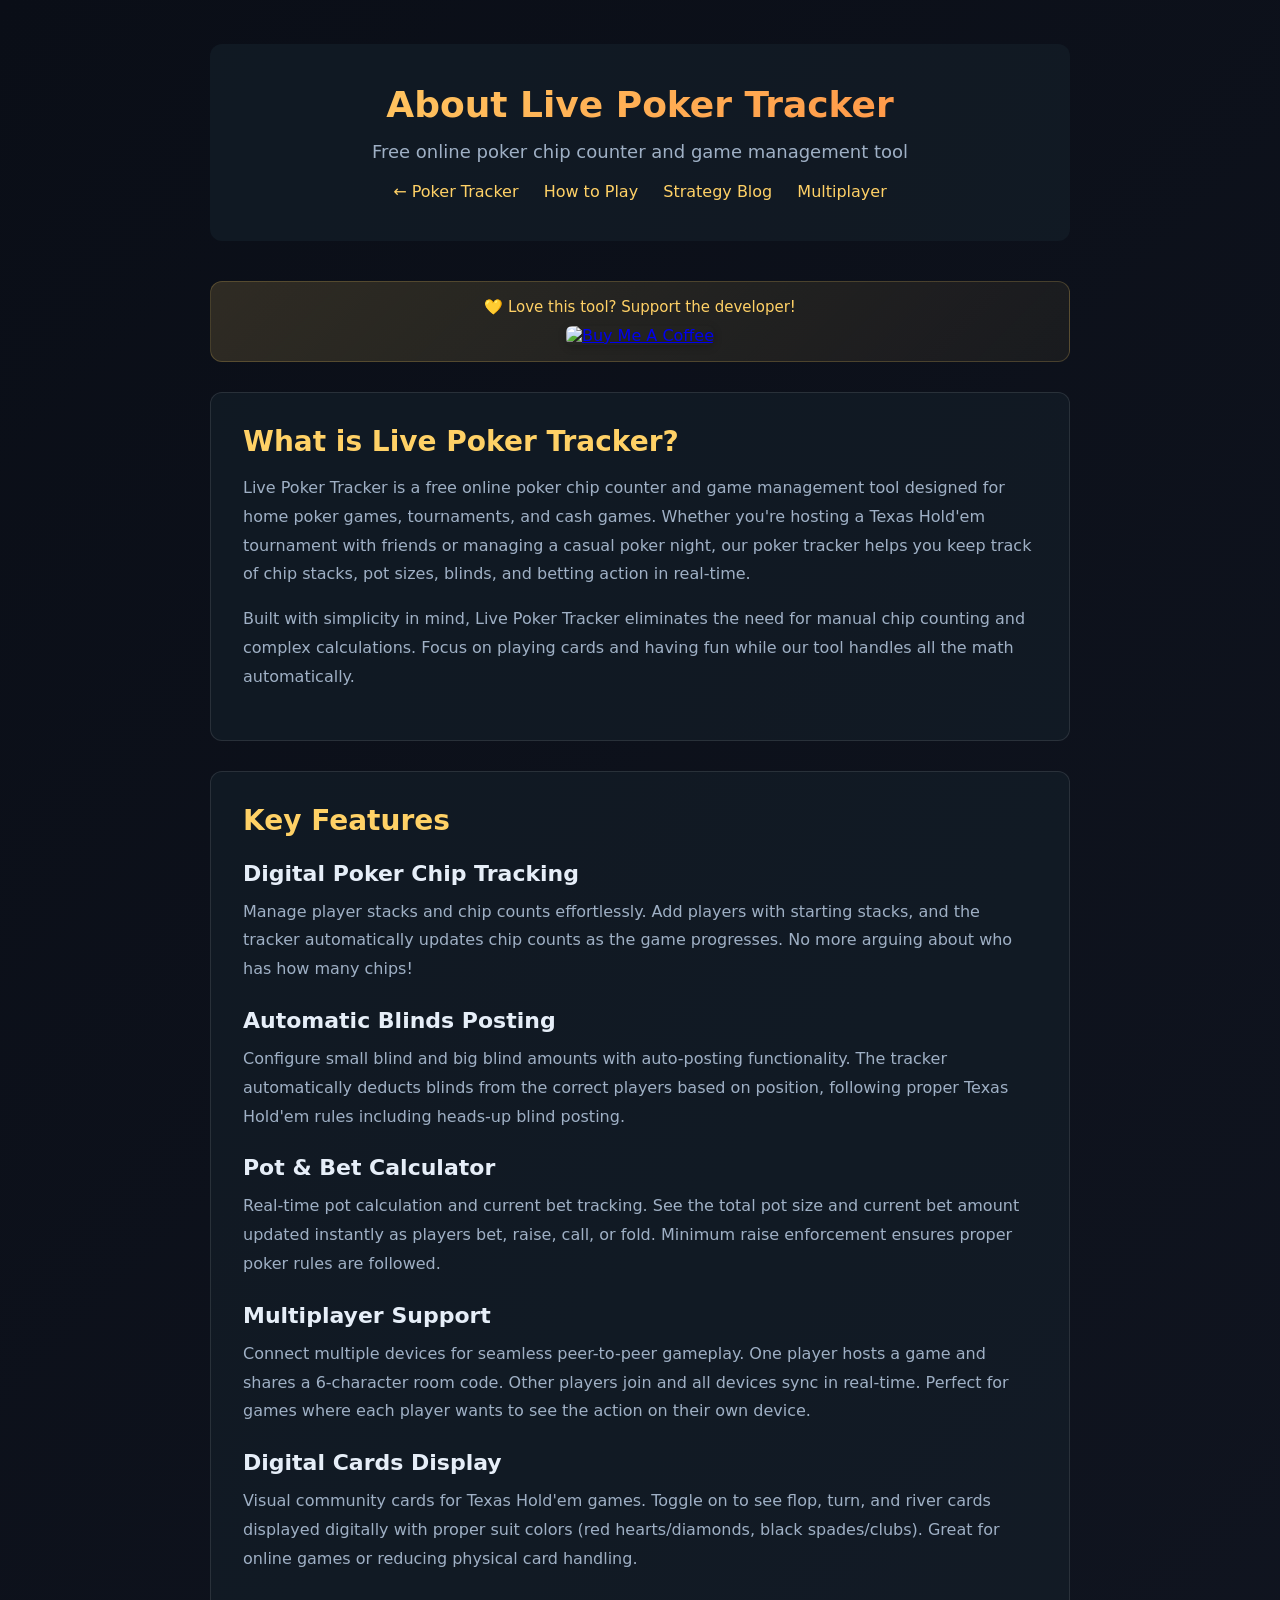
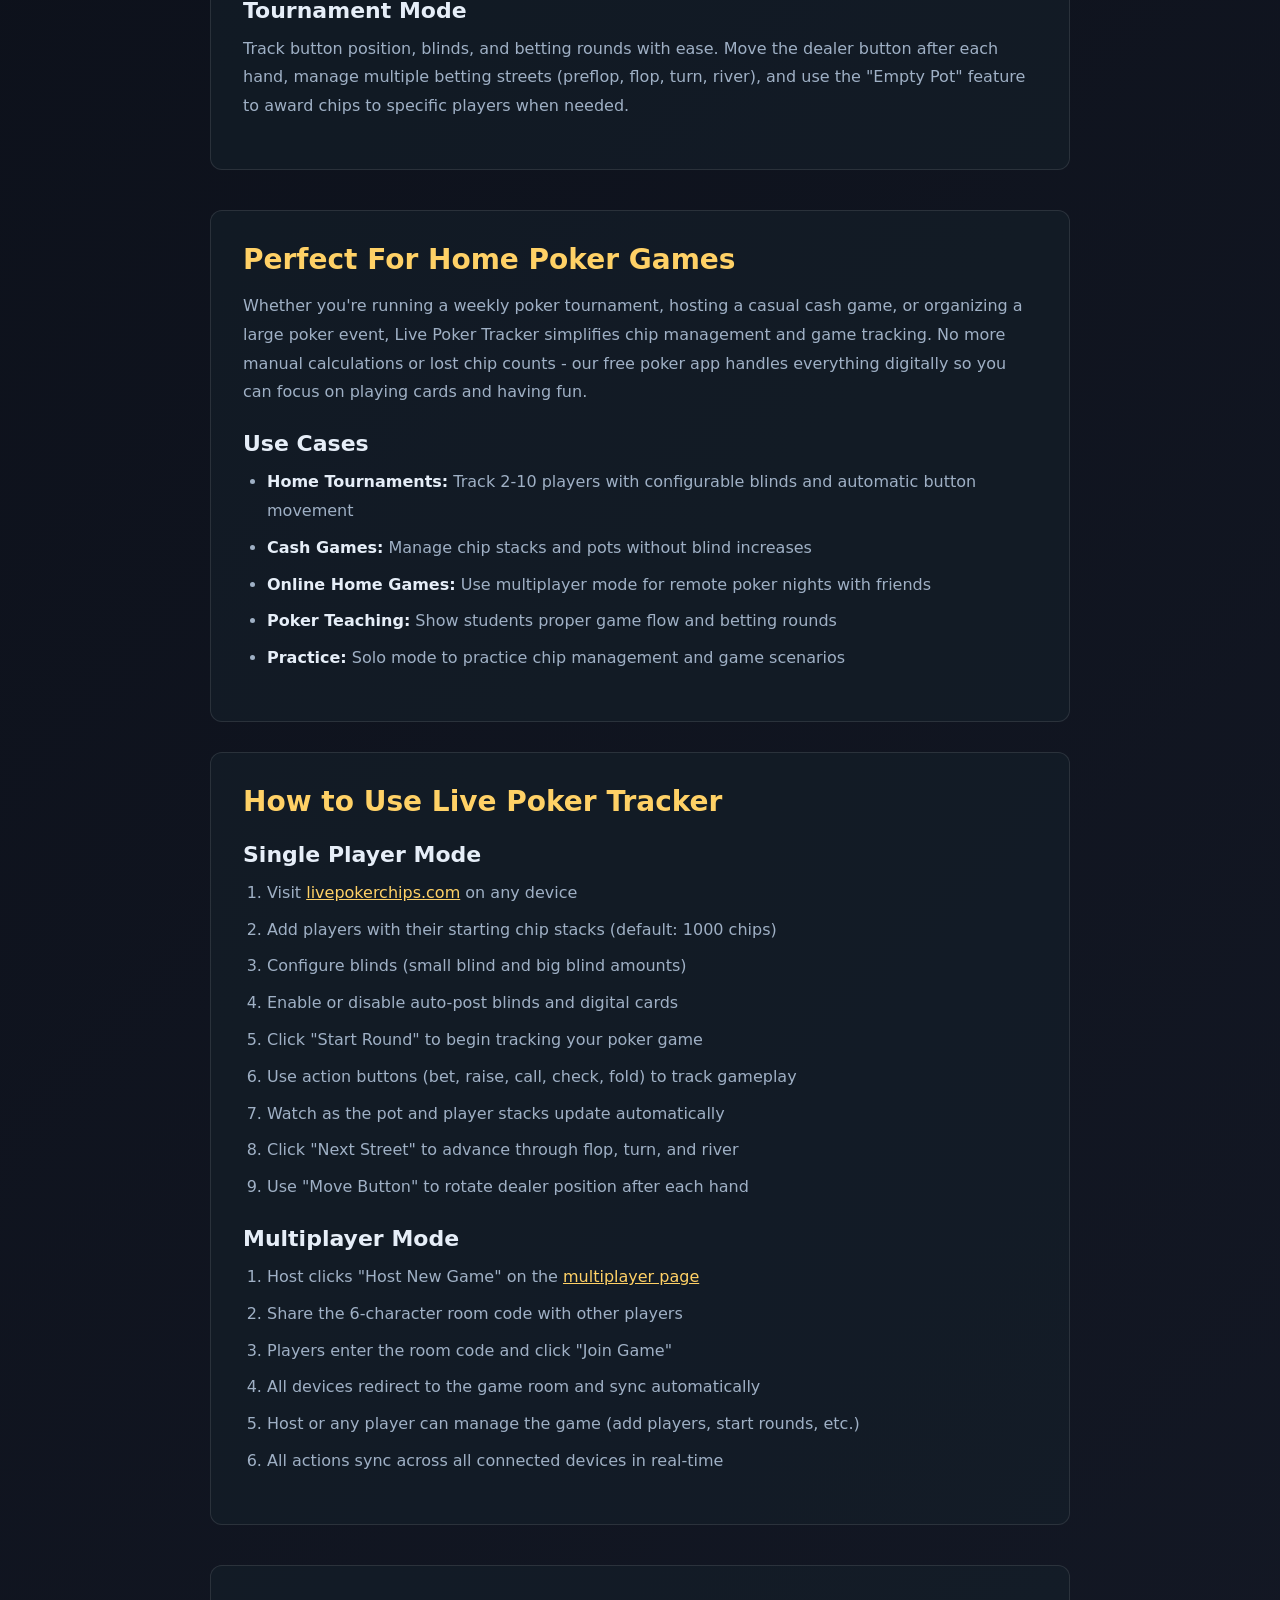
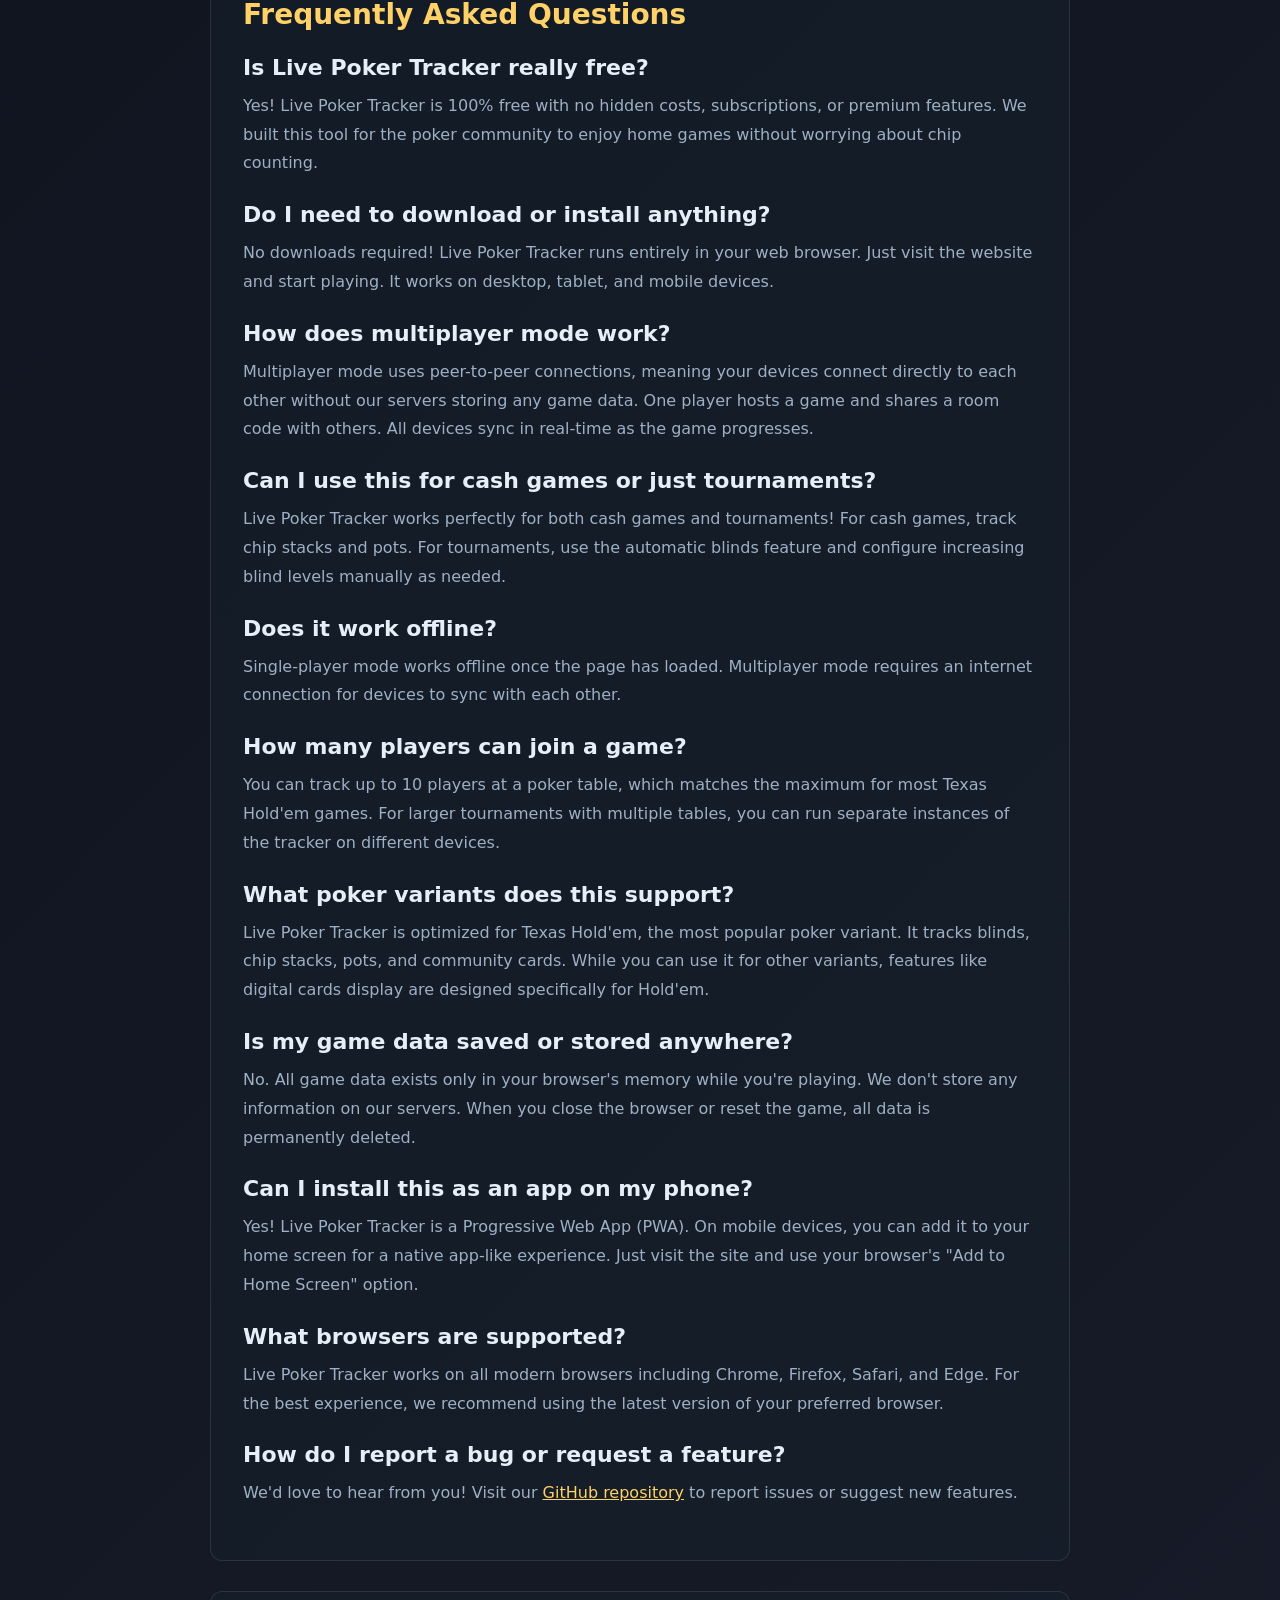
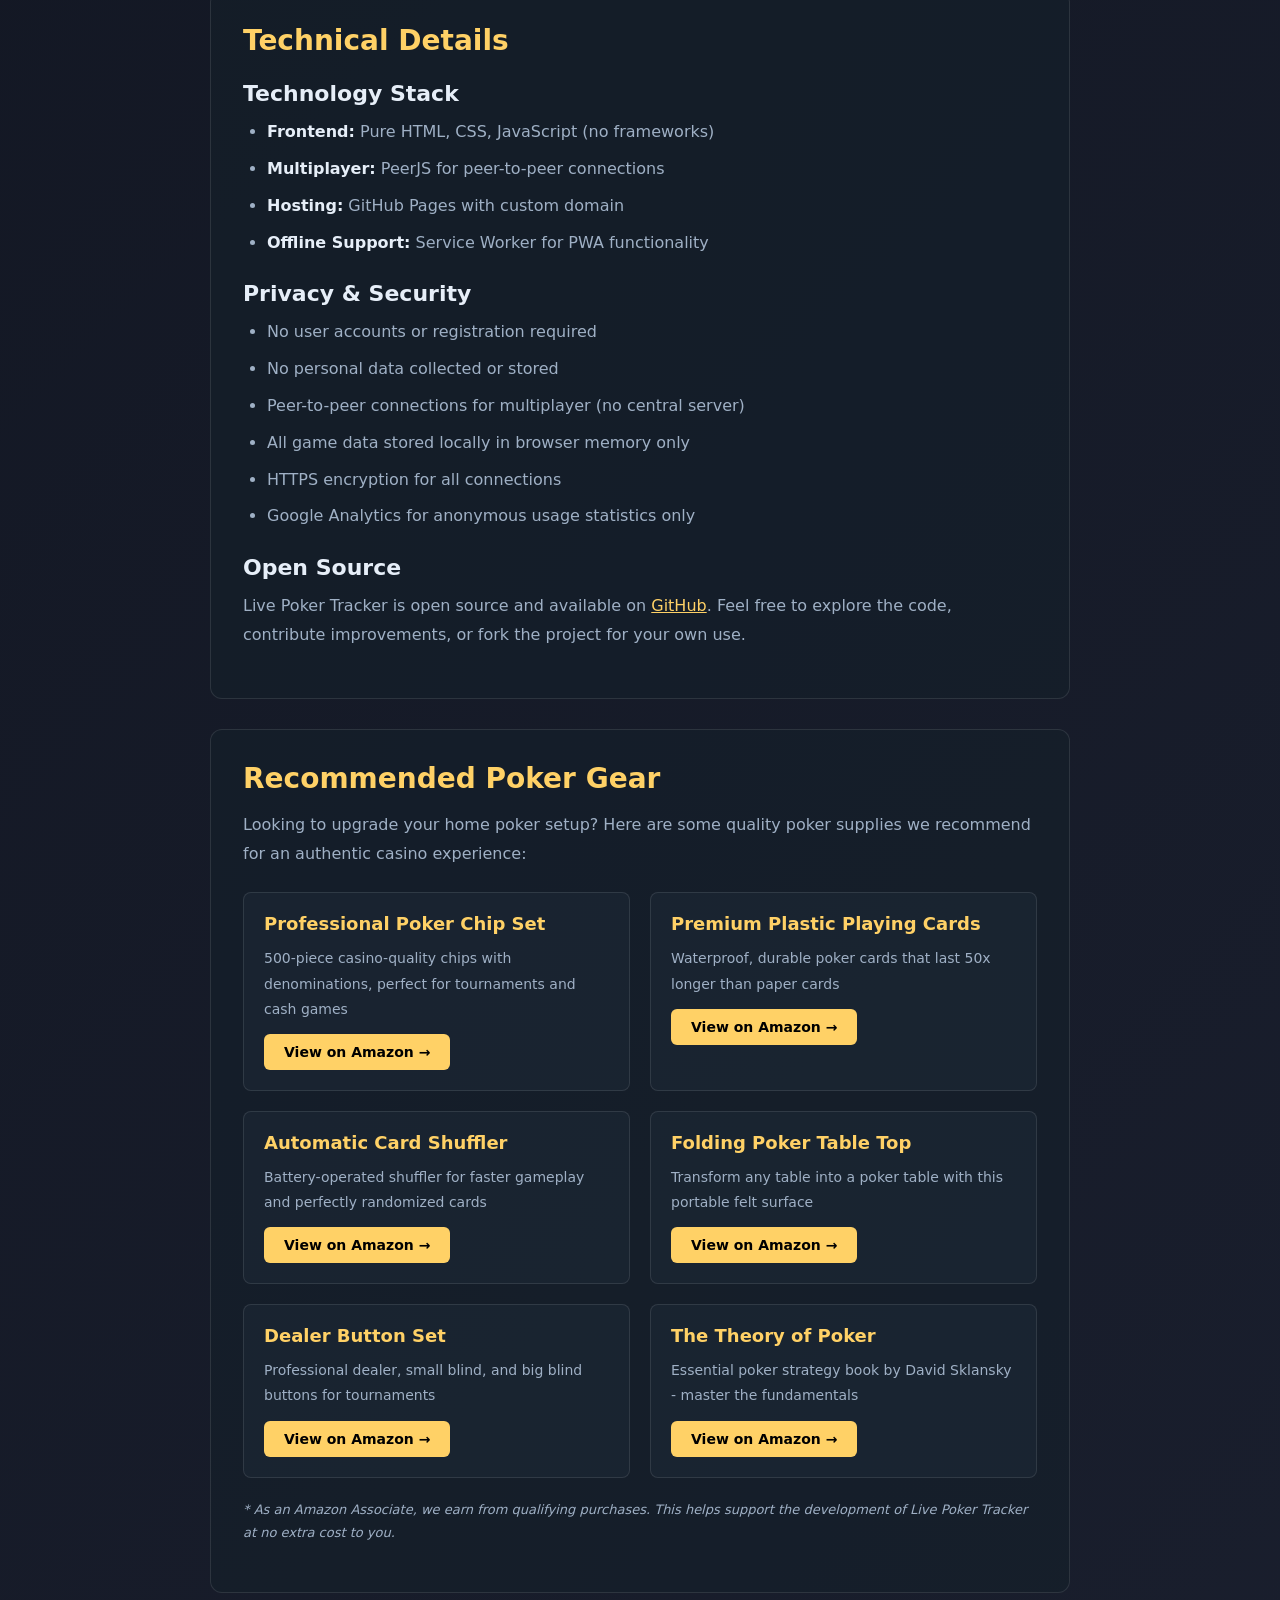
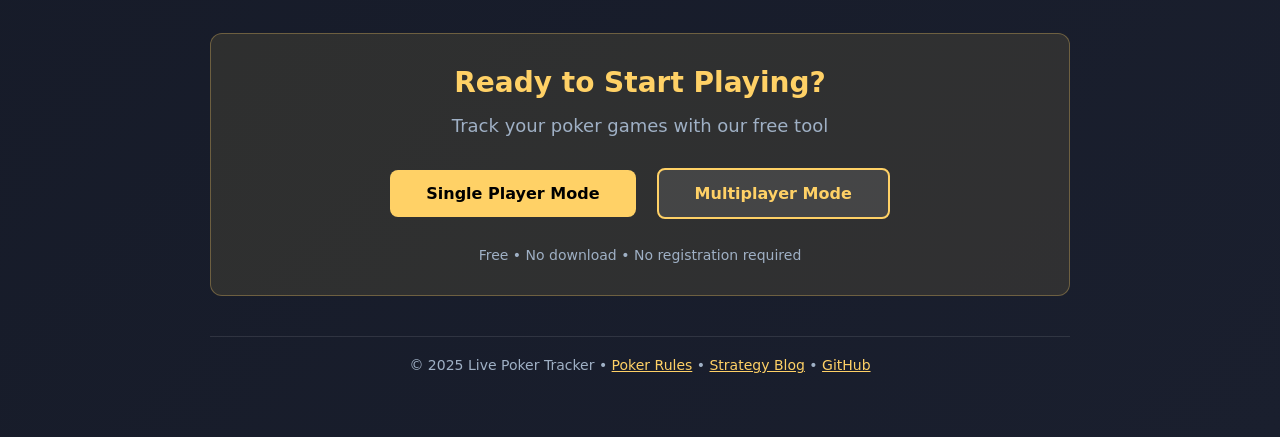
==== commit 6ea20720: "Add strategic AdSense placements for better CTR Implemented 10 responsive ad units across content pa" ====
--- a/about.html
+++ b/about.html
@@ -13,6 +13,12 @@
         gtag('js', new Date());
         gtag('config', 'G-0J9PC4FRSB');
     </script>
+
+    <!-- Google AdSense -->
+    <meta name="google-adsense-account" content="ca-pub-6367769242716376">
+    <script async src="https://pagead2.googlesyndication.com/pagead/js/adsbygoogle.js?client=ca-pub-6367769242716376"
+         crossorigin="anonymous"></script>
+
     <meta charset="utf-8">
     <meta name="viewport" content="width=device-width,initial-scale=1">
     <title>About Live Poker Tracker - Free Poker Chip Counter & Game Manager</title>
@@ -79,6 +85,18 @@
             </a>
         </div>
 
+        <!-- Ad Placement 1: Top of content (high visibility) -->
+        <div style="text-align:center; margin:20px auto 30px; max-width:728px;">
+            <ins class="adsbygoogle"
+                 style="display:block"
+                 data-ad-client="ca-pub-6367769242716376"
+                 data-ad-format="auto"
+                 data-full-width-responsive="true"></ins>
+            <script>
+                 (adsbygoogle = window.adsbygoogle || []).push({});
+            </script>
+        </div>
+
         <div class="content-section">
             <h2>What is Live Poker Tracker?</h2>
             <p>Live Poker Tracker is a free online poker chip counter and game management tool designed for home poker games, tournaments, and cash games. Whether you're hosting a Texas Hold'em tournament with friends or managing a casual poker night, our poker tracker helps you keep track of chip stacks, pot sizes, blinds, and betting action in real-time.</p>
@@ -106,6 +124,18 @@
 
             <h3>Tournament Mode</h3>
             <p>Track button position, blinds, and betting rounds with ease. Move the dealer button after each hand, manage multiple betting streets (preflop, flop, turn, river), and use the "Empty Pot" feature to award chips to specific players when needed.</p>
+        </div>
+
+        <!-- Ad Placement 2: Between content sections (mid-page engagement) -->
+        <div style="text-align:center; margin:40px auto; max-width:728px;">
+            <ins class="adsbygoogle"
+                 style="display:block"
+                 data-ad-client="ca-pub-6367769242716376"
+                 data-ad-format="auto"
+                 data-full-width-responsive="true"></ins>
+            <script>
+                 (adsbygoogle = window.adsbygoogle || []).push({});
+            </script>
         </div>
 
         <div class="content-section">
@@ -149,6 +179,18 @@
             </ol>
         </div>
 
+        <!-- Ad Placement 3: Before FAQ section (high scroll depth) -->
+        <div style="text-align:center; margin:40px auto; max-width:728px;">
+            <ins class="adsbygoogle"
+                 style="display:block"
+                 data-ad-client="ca-pub-6367769242716376"
+                 data-ad-format="auto"
+                 data-full-width-responsive="true"></ins>
+            <script>
+                 (adsbygoogle = window.adsbygoogle || []).push({});
+            </script>
+        </div>
+
         <div class="content-section">
             <h2>Frequently Asked Questions</h2>
 
--- a/styles.css
+++ b/styles.css
@@ -1,8 +1,10 @@
 /* Live Poker Tracker - Shared Styles */
 
 /* Reset & Variables */
-* {
+*, *::before, *::after {
     box-sizing: border-box;
+    margin: 0;
+    padding: 0;
 }
 
 :root {
@@ -88,6 +90,11 @@
     transform: none;
 }
 
+button:focus-visible {
+    outline: 2px solid var(--primary);
+    outline-offset: 2px;
+}
+
 /* Button ripple effect */
 button::after {
     content: '';
@@ -112,10 +119,16 @@
     border: 1px solid var(--border);
 }
 
-input:focus {
+input:focus, select:focus {
     outline: none;
     border-color: var(--primary);
     box-shadow: 0 0 0 3px rgba(255, 209, 102, 0.1);
+}
+
+a:focus-visible {
+    outline: 2px solid var(--primary);
+    outline-offset: 2px;
+    border-radius: 4px;
 }
 
 input[type="checkbox"] {
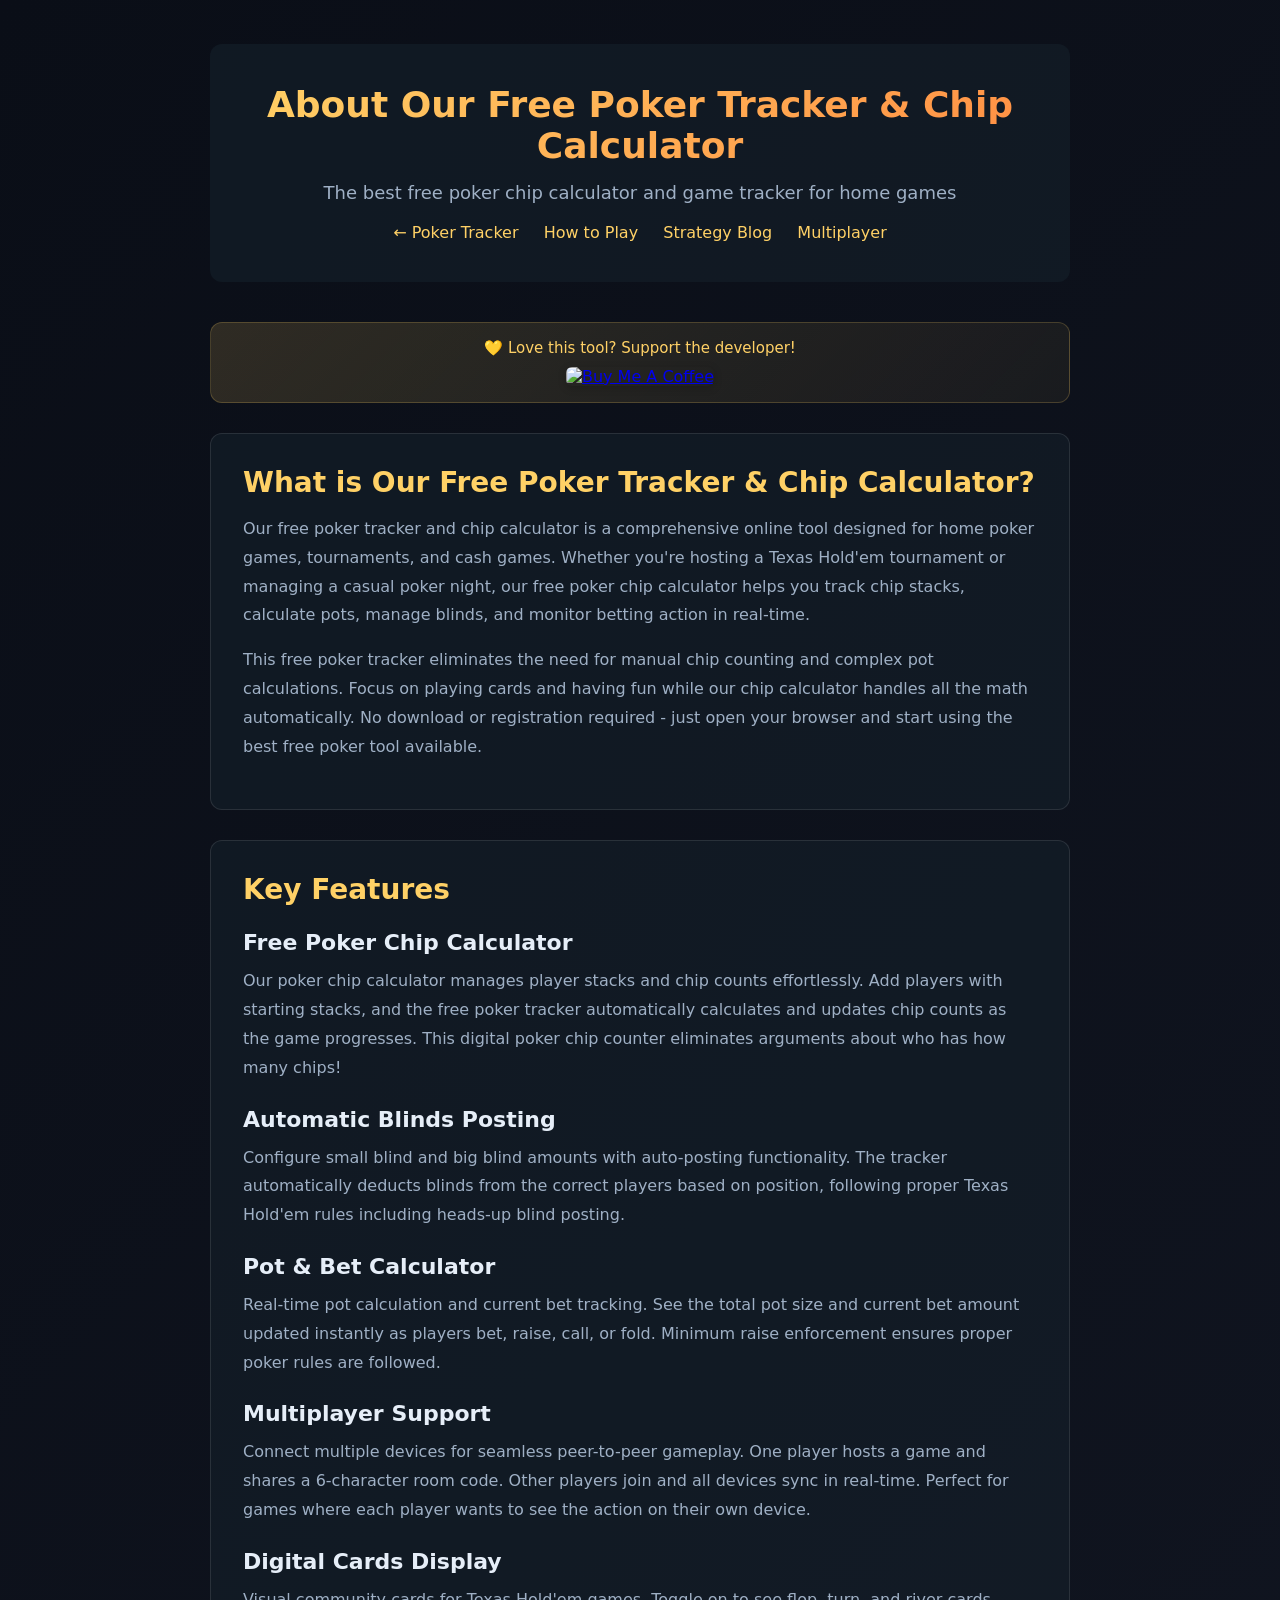
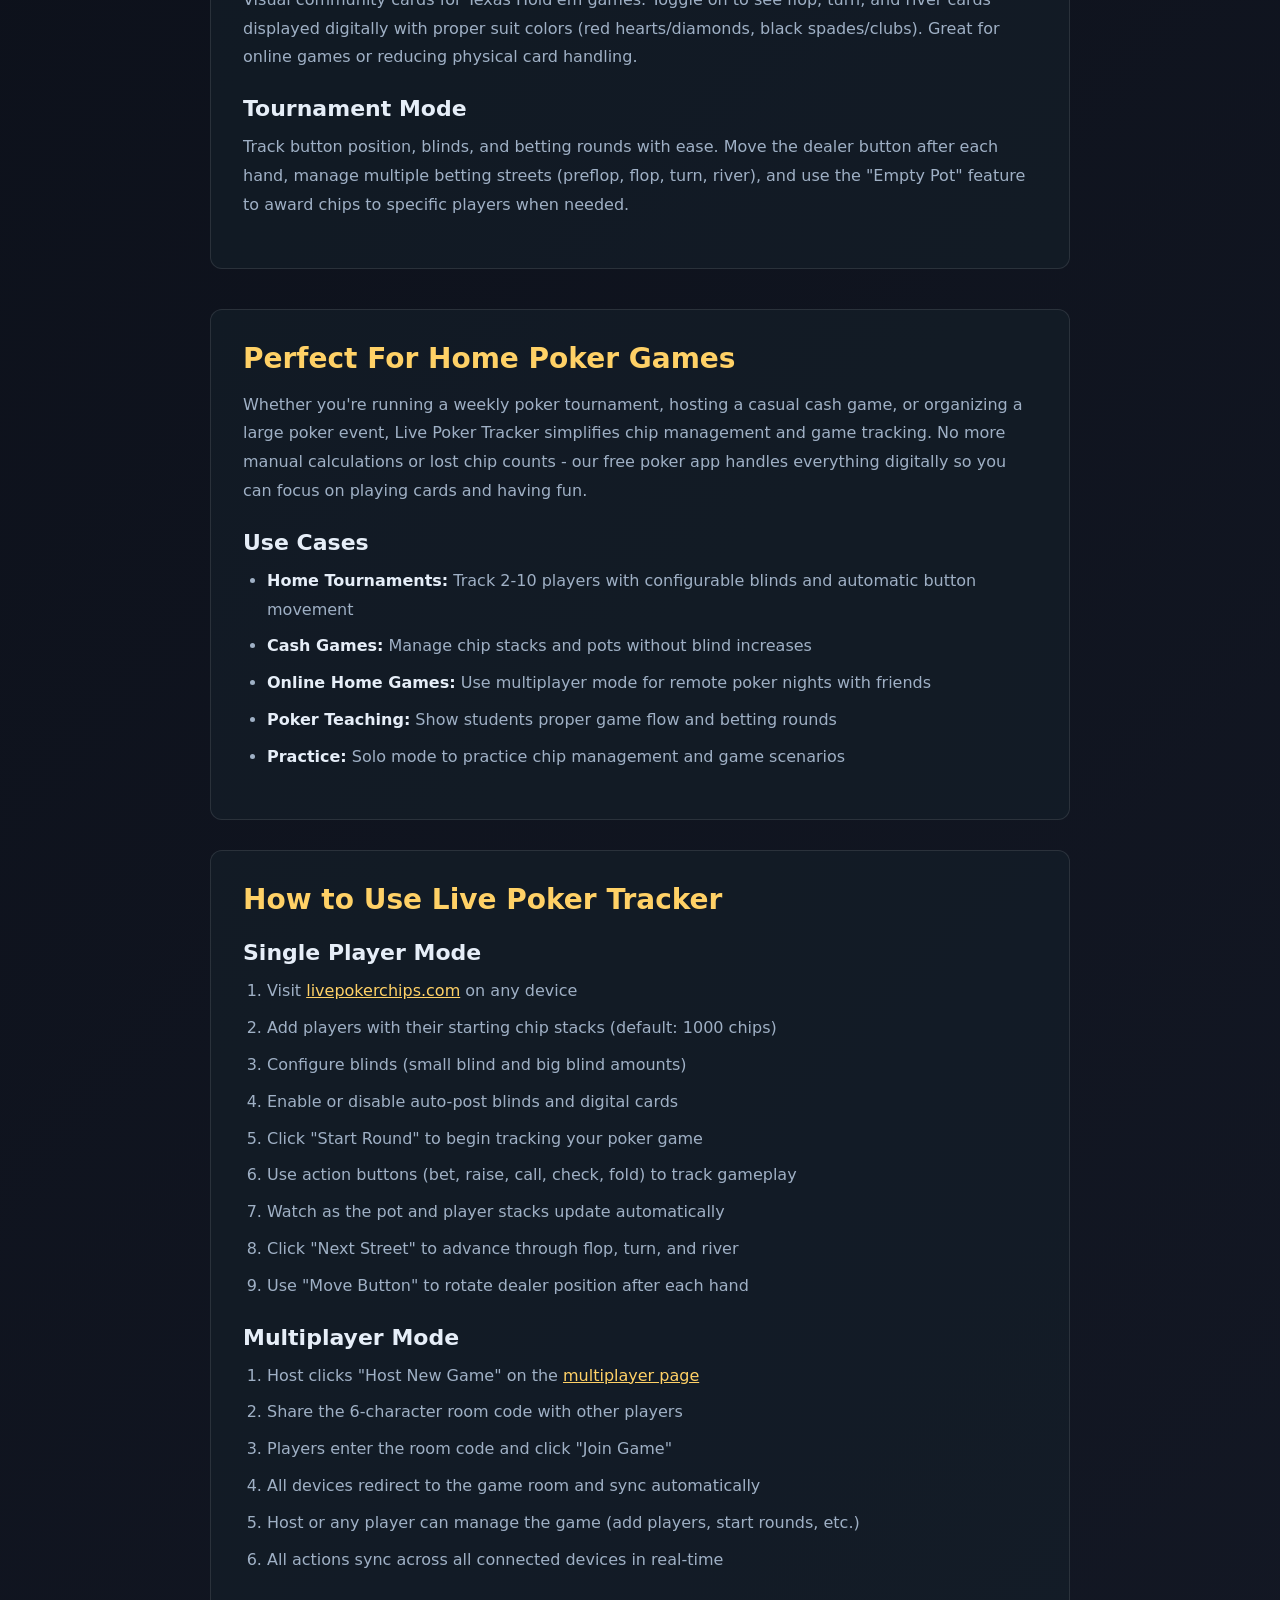
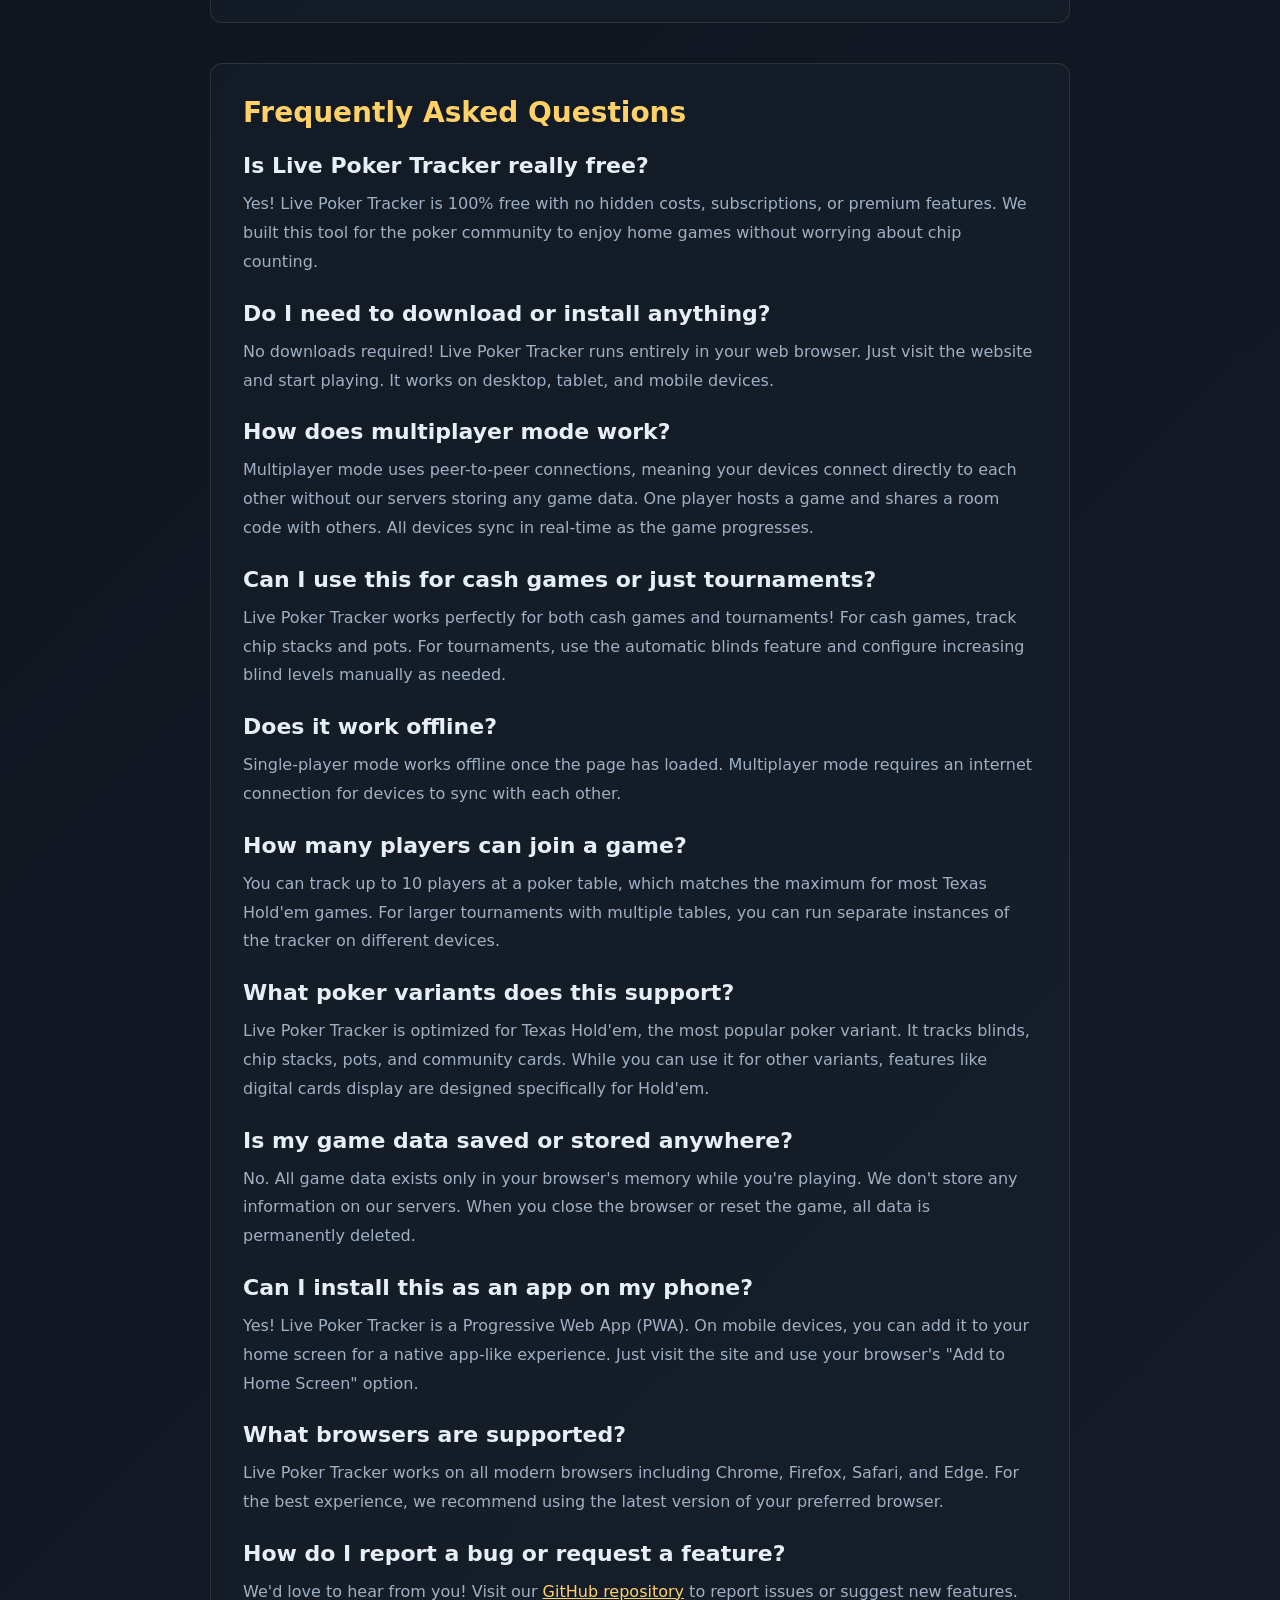
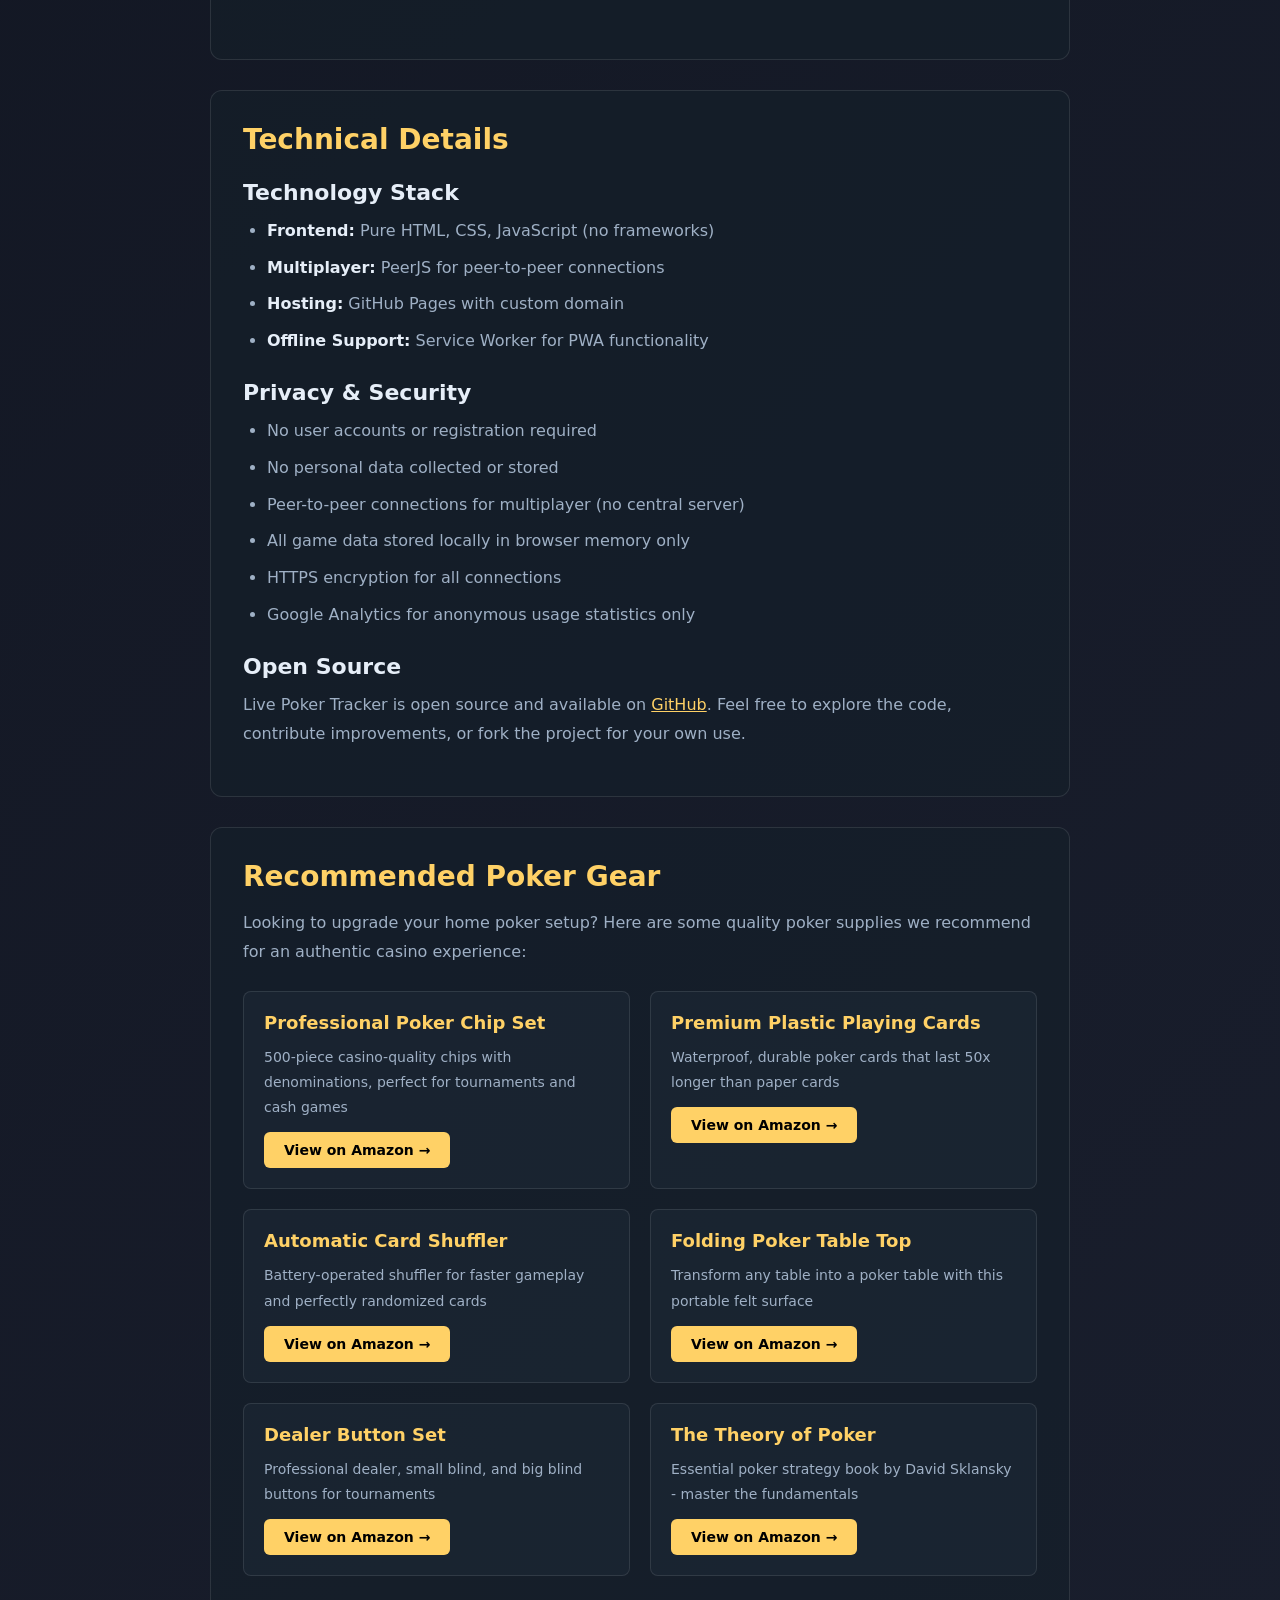
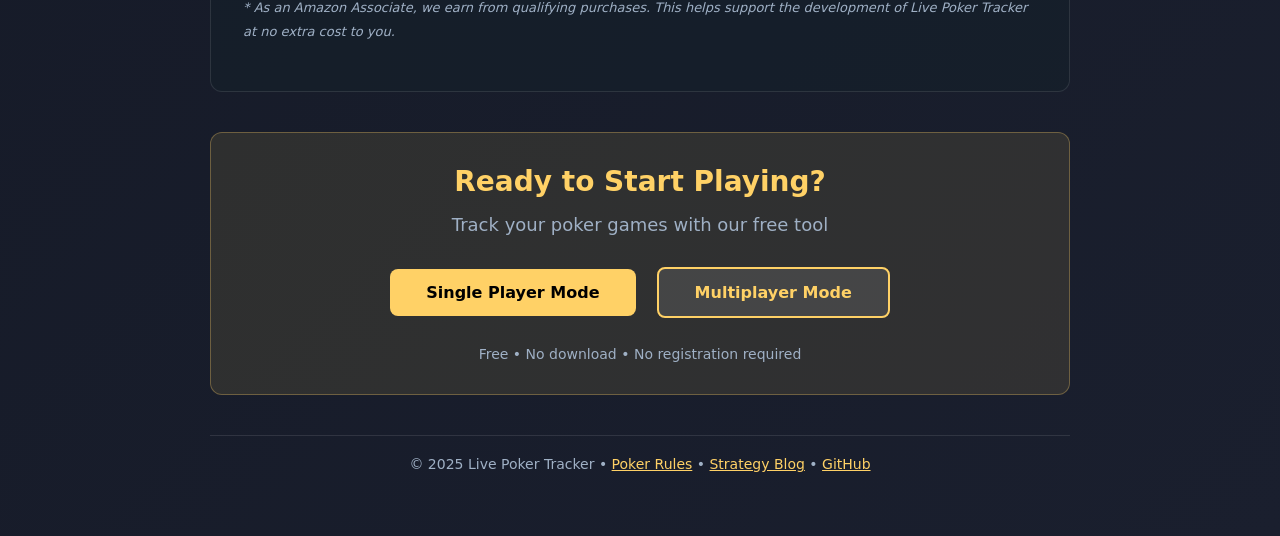
==== commit cf40f5e4: "Optimize SEO for target keywords: free poker tracker & chip calculator Major SEO improvements target" ====
--- a/about.html
+++ b/about.html
@@ -21,9 +21,9 @@
 
     <meta charset="utf-8">
     <meta name="viewport" content="width=device-width,initial-scale=1">
-    <title>About Live Poker Tracker - Free Poker Chip Counter & Game Manager</title>
-    <meta name="description" content="Learn about Live Poker Tracker, the free online poker chip counter and game management tool. Features, FAQs, and how to use our poker tracker for home games.">
-    <meta name="keywords" content="about poker tracker, poker app features, poker chip counter features, free poker tool, home poker game app">
+    <title>About Free Poker Tracker & Chip Calculator - Features & FAQ</title>
+    <meta name="description" content="Learn about our free poker tracker and chip calculator. Digital poker chip counter with automatic pot calculation, blinds management, and multiplayer support. No download required for this free poker tool.">
+    <meta name="keywords" content="free poker tracker, poker chip calculator, poker chip counter, free poker app, poker tracker features, digital poker chips, online poker calculator, free poker tool, home poker game app, poker chip manager">
     <meta name="robots" content="index, follow">
     <link rel="canonical" href="https://livepokerchips.com/about.html">
 
@@ -67,8 +67,8 @@
 <body>
     <div class="about-container">
         <div class="about-header">
-            <h1>About Live Poker Tracker</h1>
-            <p>Free online poker chip counter and game management tool</p>
+            <h1>About Our Free Poker Tracker & Chip Calculator</h1>
+            <p>The best free poker chip calculator and game tracker for home games</p>
             <nav>
                 <a href="index.html" class="nav-link">← Poker Tracker</a>
                 <a href="guide.html" class="nav-link">How to Play</a>
@@ -98,17 +98,17 @@
         </div>
 
         <div class="content-section">
-            <h2>What is Live Poker Tracker?</h2>
-            <p>Live Poker Tracker is a free online poker chip counter and game management tool designed for home poker games, tournaments, and cash games. Whether you're hosting a Texas Hold'em tournament with friends or managing a casual poker night, our poker tracker helps you keep track of chip stacks, pot sizes, blinds, and betting action in real-time.</p>
-
-            <p>Built with simplicity in mind, Live Poker Tracker eliminates the need for manual chip counting and complex calculations. Focus on playing cards and having fun while our tool handles all the math automatically.</p>
+            <h2>What is Our Free Poker Tracker & Chip Calculator?</h2>
+            <p>Our free poker tracker and chip calculator is a comprehensive online tool designed for home poker games, tournaments, and cash games. Whether you're hosting a Texas Hold'em tournament or managing a casual poker night, our free poker chip calculator helps you track chip stacks, calculate pots, manage blinds, and monitor betting action in real-time.</p>
+
+            <p>This free poker tracker eliminates the need for manual chip counting and complex pot calculations. Focus on playing cards and having fun while our chip calculator handles all the math automatically. No download or registration required - just open your browser and start using the best free poker tool available.</p>
         </div>
 
         <div class="content-section">
             <h2>Key Features</h2>
 
-            <h3>Digital Poker Chip Tracking</h3>
-            <p>Manage player stacks and chip counts effortlessly. Add players with starting stacks, and the tracker automatically updates chip counts as the game progresses. No more arguing about who has how many chips!</p>
+            <h3>Free Poker Chip Calculator</h3>
+            <p>Our poker chip calculator manages player stacks and chip counts effortlessly. Add players with starting stacks, and the free poker tracker automatically calculates and updates chip counts as the game progresses. This digital poker chip counter eliminates arguments about who has how many chips!</p>
 
             <h3>Automatic Blinds Posting</h3>
             <p>Configure small blind and big blind amounts with auto-posting functionality. The tracker automatically deducts blinds from the correct players based on position, following proper Texas Hold'em rules including heads-up blind posting.</p>
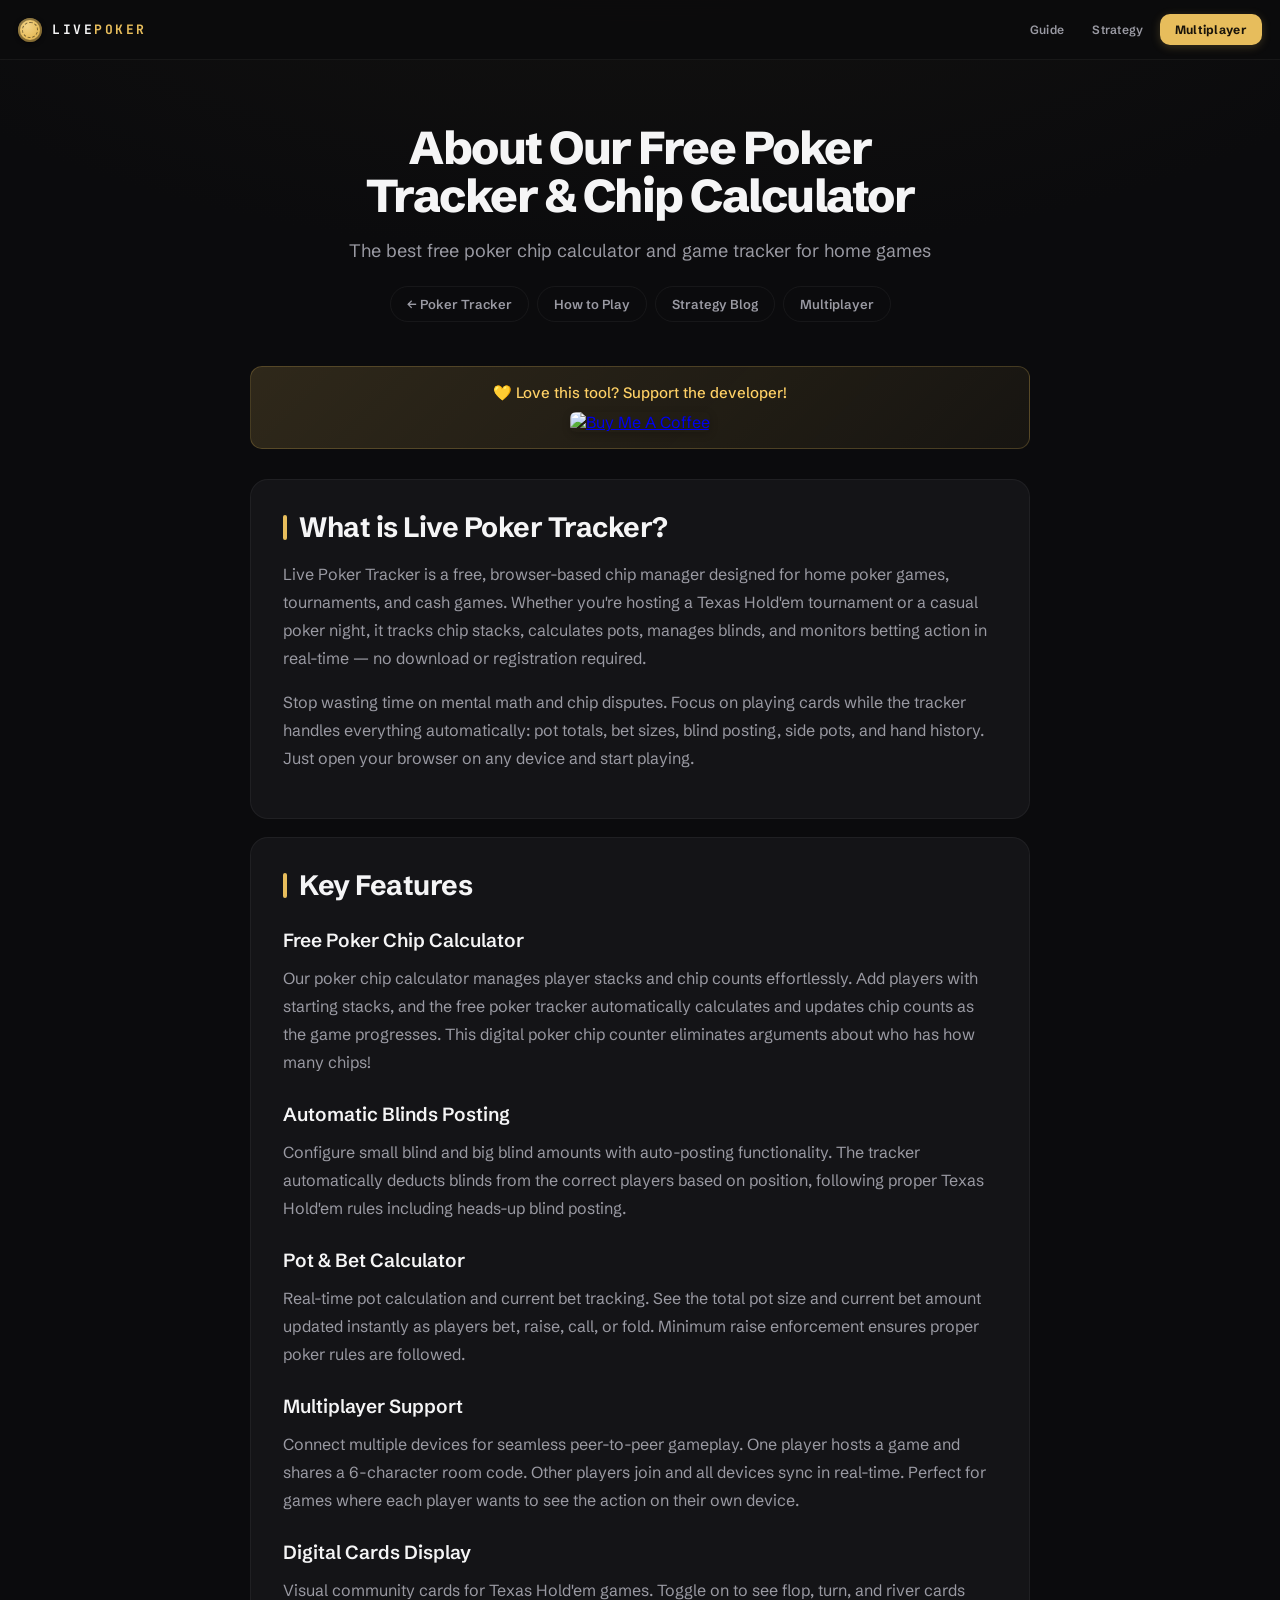
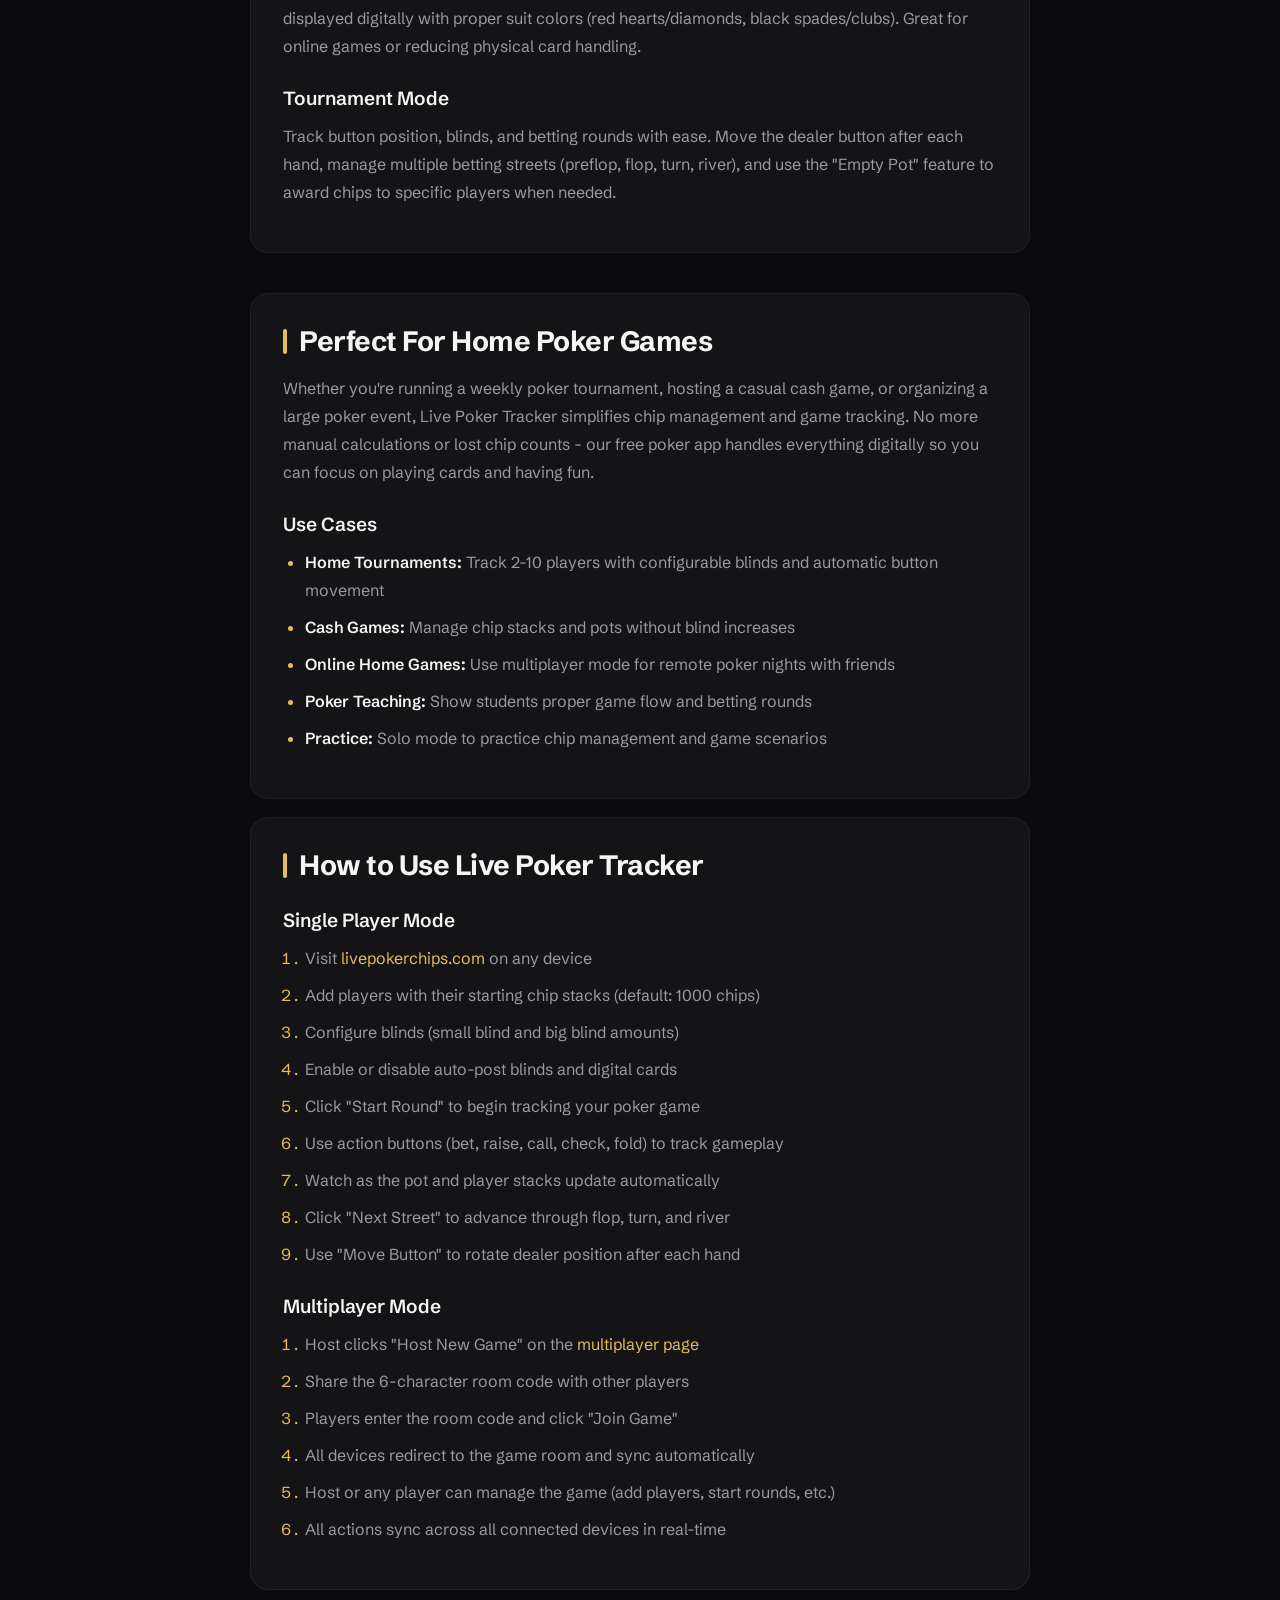
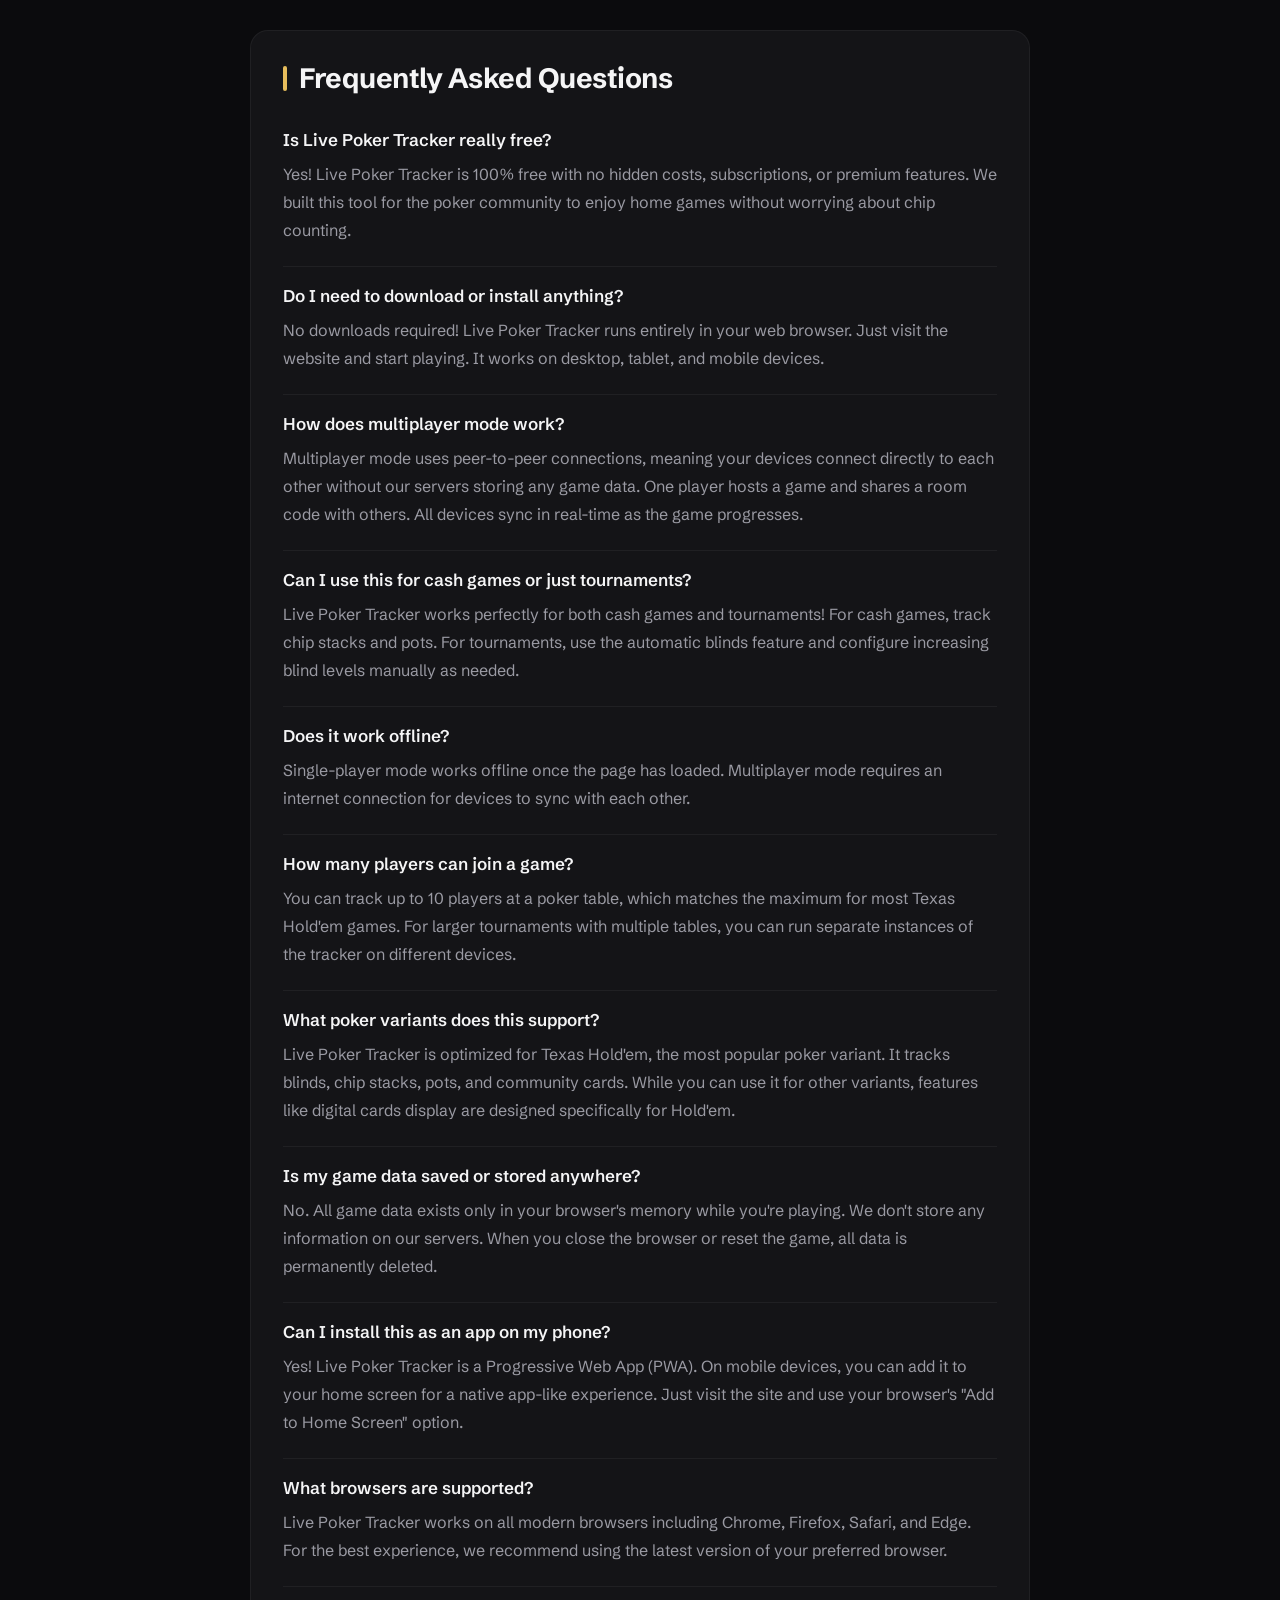
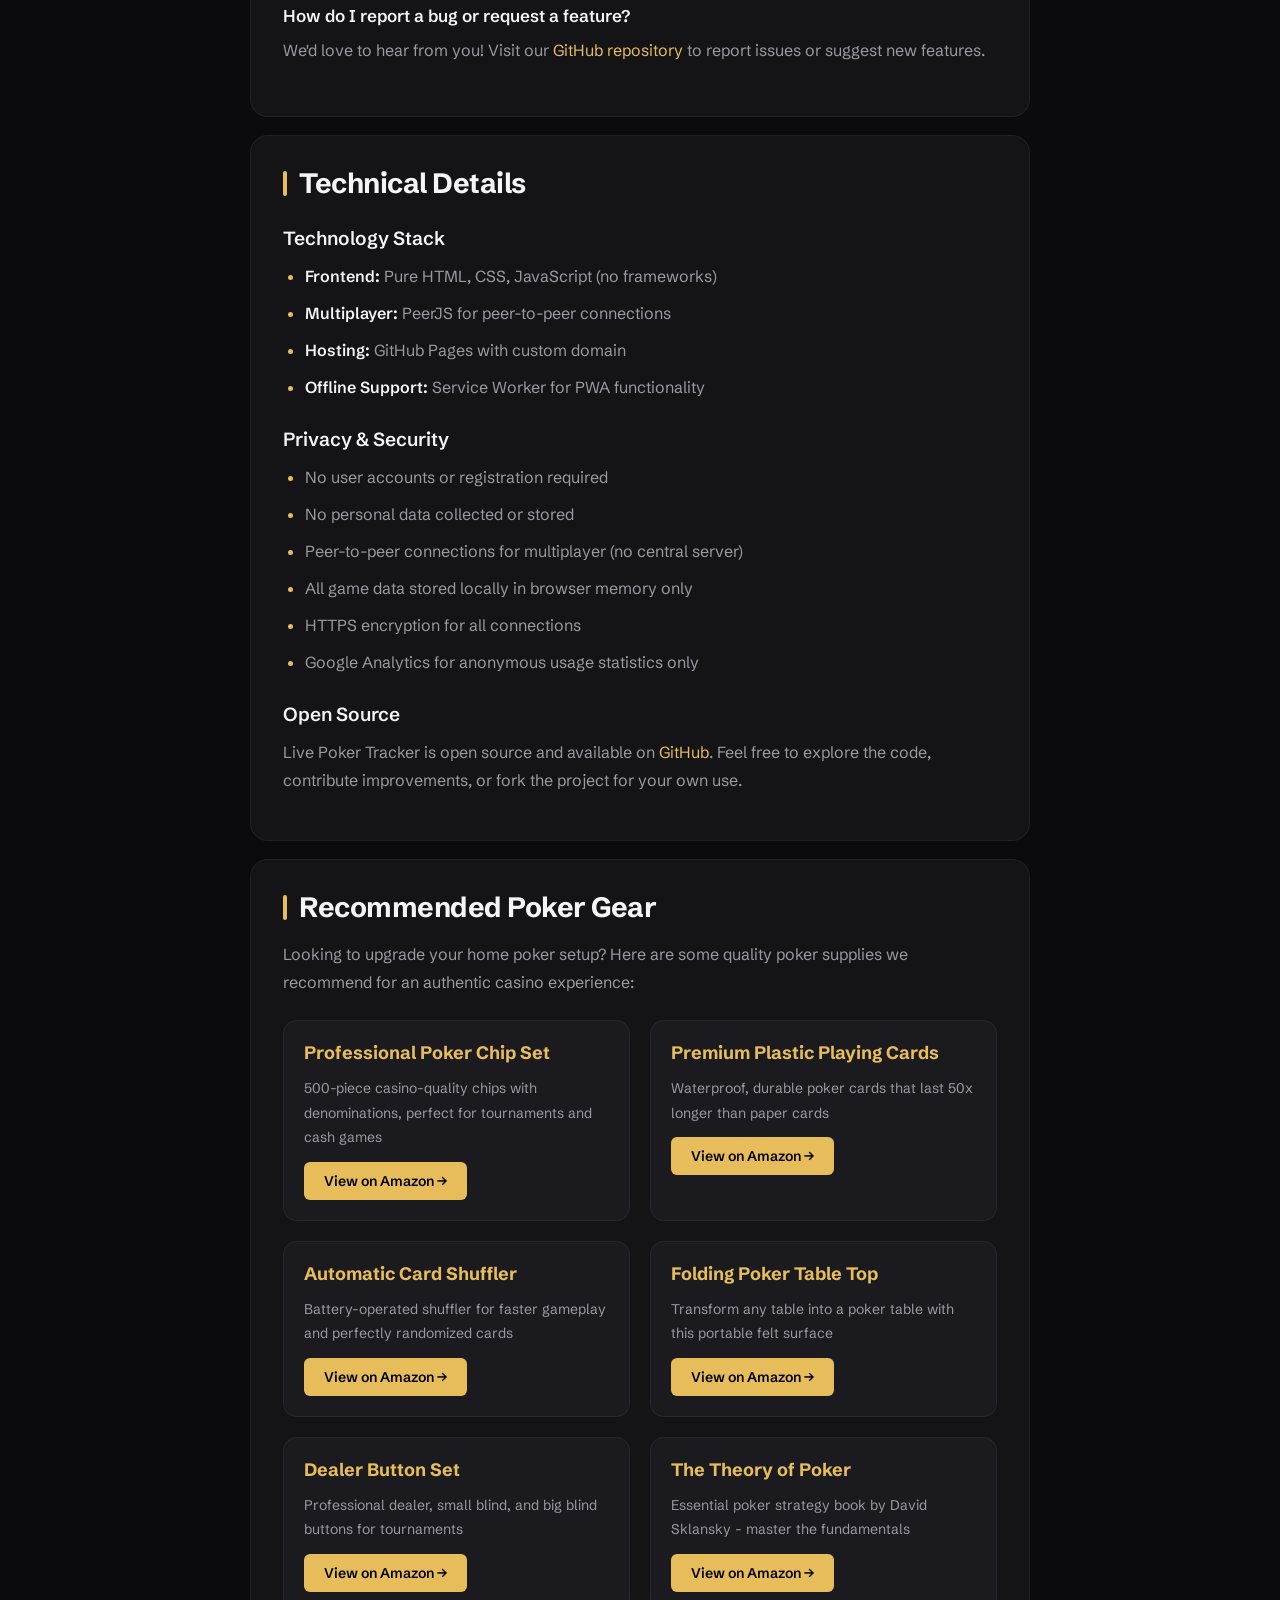
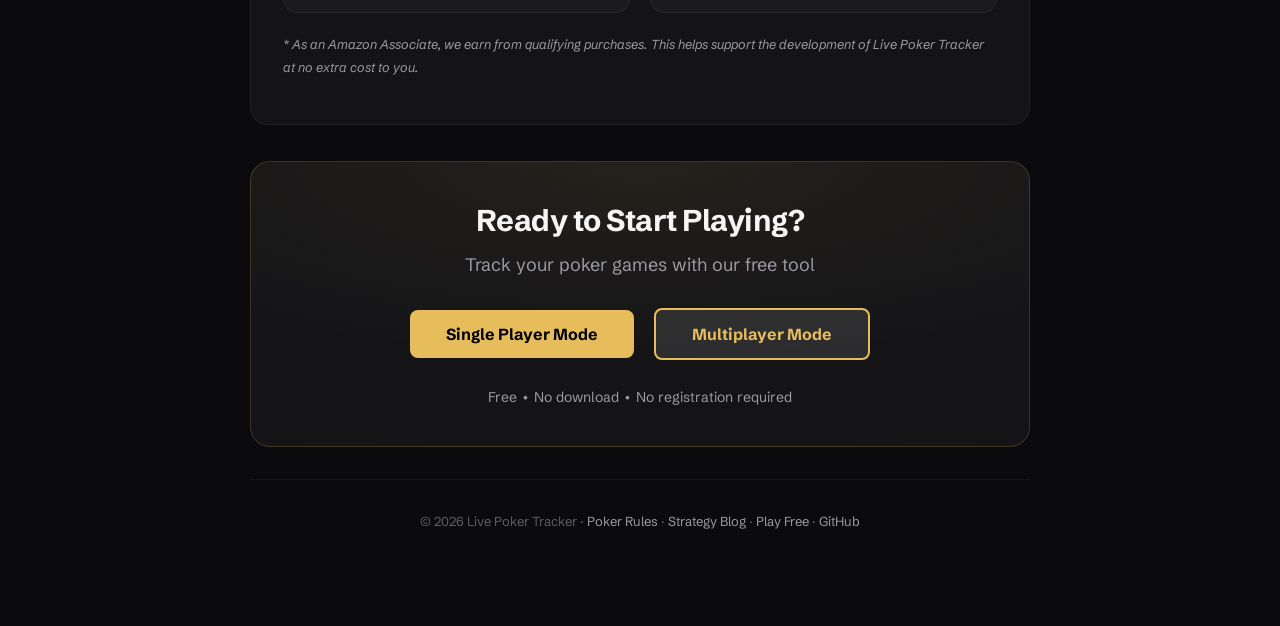
==== commit c147081d: "Redesign: chip-focused single-player rewrite with side pots; resilient service worker - index.html: " ====
--- a/about.html
+++ b/about.html
@@ -27,44 +27,57 @@
     <meta name="robots" content="index, follow">
     <link rel="canonical" href="https://livepokerchips.com/about.html">
 
-    <!-- Open Graph Meta Tags -->
-    <meta property="og:title" content="About Live Poker Tracker">
-    <meta property="og:description" content="Free online poker chip counter and game management tool for home poker games and tournaments.">
+    <meta name="author" content="Quinn Allen">
+    <!-- Open Graph -->
+    <meta property="og:type" content="website">
+    <meta property="og:title" content="About Live Poker Tracker — Free Poker Chip Calculator">
+    <meta property="og:description" content="Free online poker chip counter and game management tool for home poker games. No download, no registration. Supports up to 10 players with real-time multiplayer sync.">
     <meta property="og:url" content="https://livepokerchips.com/about.html">
+    <meta property="og:image" content="https://livepokerchips.com/icon-512.png">
+    <meta property="og:image:width" content="512">
+    <meta property="og:image:height" content="512">
+    <meta property="og:site_name" content="Live Poker Chips">
+    <meta property="og:locale" content="en_US">
+    <!-- Twitter Card -->
+    <meta name="twitter:card" content="summary_large_image">
+    <meta name="twitter:title" content="About Live Poker Tracker — Free Poker Chip Calculator">
+    <meta name="twitter:description" content="Free poker chip counter and game tracker for home games. No download required.">
+    <meta name="twitter:image" content="https://livepokerchips.com/icon-512.png">
 
     <link rel="icon" type="image/svg+xml" href="favicon.svg">
     <link rel="apple-touch-icon" href="apple-touch-icon.png">
     <link rel="manifest" href="manifest.json">
     <link rel="stylesheet" href="styles.css">
-    <meta name="theme-color" content="#ffd166">
-
-    <style>
-        .about-container{max-width:900px;margin:0 auto;padding:20px}
-        .about-header{text-align:center;margin-bottom:40px;padding:40px 20px;background:rgba(20,32,42,0.6);border-radius:12px}
-        .about-header h1{font-size:36px;margin-bottom:16px;color:var(--primary)}
-        .about-header p{color:var(--text-muted);font-size:18px}
-        .content-section{background:rgba(20,32,42,0.6);padding:32px;margin-bottom:30px;border-radius:12px;border:1px solid var(--border)}
-        .content-section h2{color:var(--primary);font-size:28px;margin-bottom:16px}
-        .content-section h3{color:var(--text);font-size:22px;margin-top:24px;margin-bottom:12px}
-        .content-section p{color:var(--text-muted);line-height:1.8;margin-bottom:16px}
-        .content-section ul,.content-section ol{color:var(--text-muted);line-height:1.8;margin-bottom:16px;padding-left:24px}
-        .content-section li{margin-bottom:8px}
-        .content-section strong{color:var(--text)}
-        .nav-link{display:inline-block;margin:20px 10px 0;color:var(--primary);text-decoration:none}
-        .nav-link:hover{text-decoration:underline}
-        .faq-item{margin-bottom:20px}
-        .cta-box{text-align:center;margin:40px 0;padding:32px;background:rgba(255,209,102,0.1);border-radius:12px;border:1px solid rgba(255,209,102,0.3)}
-        @media(max-width:768px){
-            .about-container{padding:12px}
-            .about-header{padding:24px 16px}
-            .about-header h1{font-size:28px}
-            .content-section{padding:20px}
-            .content-section h2{font-size:24px}
-            .content-section h3{font-size:20px}
-        }
-    </style>
+    <meta name="theme-color" content="#0b0b0d">
+    <script type="application/ld+json">
+    {
+        "@context": "https://schema.org",
+        "@type": "FAQPage",
+        "mainEntity": [
+            { "@type": "Question", "name": "Is Live Poker Tracker really free?", "acceptedAnswer": { "@type": "Answer", "text": "Yes! Live Poker Tracker is 100% free with no hidden costs, subscriptions, or premium features." } },
+            { "@type": "Question", "name": "Do I need to download or install anything?", "acceptedAnswer": { "@type": "Answer", "text": "No downloads required. Live Poker Tracker runs entirely in your web browser on desktop, tablet, and mobile devices." } },
+            { "@type": "Question", "name": "How does multiplayer mode work?", "acceptedAnswer": { "@type": "Answer", "text": "Multiplayer uses peer-to-peer connections. One player hosts a game and shares a 6-character room code. All devices sync in real-time as the game progresses — no server stores your game data." } },
+            { "@type": "Question", "name": "Can I use this for cash games or just tournaments?", "acceptedAnswer": { "@type": "Answer", "text": "Live Poker Tracker works for both cash games and tournaments. For cash games, track chip stacks and pots. For tournaments, use automatic blinds and manual blind level increases." } },
+            { "@type": "Question", "name": "Does it work offline?", "acceptedAnswer": { "@type": "Answer", "text": "Single-player mode works offline once the page has loaded. Multiplayer mode requires an internet connection for devices to sync." } },
+            { "@type": "Question", "name": "How many players can join a game?", "acceptedAnswer": { "@type": "Answer", "text": "You can track up to 10 players at a poker table, matching the maximum for most Texas Hold'em games." } },
+            { "@type": "Question", "name": "Can I install this as an app on my phone?", "acceptedAnswer": { "@type": "Answer", "text": "Yes! Live Poker Tracker is a Progressive Web App (PWA). On mobile devices, use your browser's 'Add to Home Screen' option for a native app-like experience." } },
+            { "@type": "Question", "name": "Is my game data saved or stored anywhere?", "acceptedAnswer": { "@type": "Answer", "text": "No. All game data exists only in your browser's memory while you're playing. No information is stored on any server." } }
+        ]
+    }
+    </script>
 </head>
 <body>
+    <header role="banner">
+        <a href="index.html" class="brand">
+            <span class="chip-mark"></span>
+            <span class="wordmark">LIVE<b>POKER</b></span>
+        </a>
+        <nav role="navigation">
+            <a href="guide.html">Guide</a>
+            <a href="blog.html">Strategy</a>
+            <a href="connect.html" class="btn-mp">Multiplayer</a>
+        </nav>
+    </header>
     <div class="about-container">
         <div class="about-header">
             <h1>About Our Free Poker Tracker & Chip Calculator</h1>
@@ -98,10 +111,10 @@
         </div>
 
         <div class="content-section">
-            <h2>What is Our Free Poker Tracker & Chip Calculator?</h2>
-            <p>Our free poker tracker and chip calculator is a comprehensive online tool designed for home poker games, tournaments, and cash games. Whether you're hosting a Texas Hold'em tournament or managing a casual poker night, our free poker chip calculator helps you track chip stacks, calculate pots, manage blinds, and monitor betting action in real-time.</p>
-
-            <p>This free poker tracker eliminates the need for manual chip counting and complex pot calculations. Focus on playing cards and having fun while our chip calculator handles all the math automatically. No download or registration required - just open your browser and start using the best free poker tool available.</p>
+            <h2>What is Live Poker Tracker?</h2>
+            <p>Live Poker Tracker is a free, browser-based chip manager designed for home poker games, tournaments, and cash games. Whether you're hosting a Texas Hold'em tournament or a casual poker night, it tracks chip stacks, calculates pots, manages blinds, and monitors betting action in real-time — no download or registration required.</p>
+
+            <p>Stop wasting time on mental math and chip disputes. Focus on playing cards while the tracker handles everything automatically: pot totals, bet sizes, blind posting, side pots, and hand history. Just open your browser on any device and start playing.</p>
         </div>
 
         <div class="content-section">
@@ -282,42 +295,42 @@
             <div style="display:grid;grid-template-columns:repeat(auto-fit,minmax(280px,1fr));gap:20px;margin-top:24px">
 
                 <!-- Poker Chip Set -->
-                <div style="background:rgba(30,42,56,0.5);padding:20px;border-radius:8px;border:1px solid var(--border)">
+                <div class="gear-card">
                     <h4 style="color:var(--primary);margin-bottom:12px;font-size:18px">Professional Poker Chip Set</h4>
                     <p style="color:var(--text-muted);font-size:14px;margin-bottom:12px">500-piece casino-quality chips with denominations, perfect for tournaments and cash games</p>
                     <a href="https://www.amazon.com/dp/B000X4NS4O?tag=quinnstech-20" target="_blank" rel="nofollow noopener" style="display:inline-block;padding:10px 20px;background:var(--primary);color:#000;text-decoration:none;border-radius:6px;font-weight:600;font-size:14px">View on Amazon →</a>
                 </div>
 
                 <!-- Playing Cards -->
-                <div style="background:rgba(30,42,56,0.5);padding:20px;border-radius:8px;border:1px solid var(--border)">
+                <div class="gear-card">
                     <h4 style="color:var(--primary);margin-bottom:12px;font-size:18px">Premium Plastic Playing Cards</h4>
                     <p style="color:var(--text-muted);font-size:14px;margin-bottom:12px">Waterproof, durable poker cards that last 50x longer than paper cards</p>
                     <a href="https://www.amazon.com/dp/B00BRWKDAS?tag=quinnstech-20" target="_blank" rel="nofollow noopener" style="display:inline-block;padding:10px 20px;background:var(--primary);color:#000;text-decoration:none;border-radius:6px;font-weight:600;font-size:14px">View on Amazon →</a>
                 </div>
 
                 <!-- Card Shuffler -->
-                <div style="background:rgba(30,42,56,0.5);padding:20px;border-radius:8px;border:1px solid var(--border)">
+                <div class="gear-card">
                     <h4 style="color:var(--primary);margin-bottom:12px;font-size:18px">Automatic Card Shuffler</h4>
                     <p style="color:var(--text-muted);font-size:14px;margin-bottom:12px">Battery-operated shuffler for faster gameplay and perfectly randomized cards</p>
                     <a href="https://www.amazon.com/dp/B00LXJA6S0?tag=quinnstech-20" target="_blank" rel="nofollow noopener" style="display:inline-block;padding:10px 20px;background:var(--primary);color:#000;text-decoration:none;border-radius:6px;font-weight:600;font-size:14px">View on Amazon →</a>
                 </div>
 
                 <!-- Poker Table -->
-                <div style="background:rgba(30,42,56,0.5);padding:20px;border-radius:8px;border:1px solid var(--border)">
+                <div class="gear-card">
                     <h4 style="color:var(--primary);margin-bottom:12px;font-size:18px">Folding Poker Table Top</h4>
                     <p style="color:var(--text-muted);font-size:14px;margin-bottom:12px">Transform any table into a poker table with this portable felt surface</p>
                     <a href="https://www.amazon.com/dp/B003YQYHVM?tag=quinnstech-20" target="_blank" rel="nofollow noopener" style="display:inline-block;padding:10px 20px;background:var(--primary);color:#000;text-decoration:none;border-radius:6px;font-weight:600;font-size:14px">View on Amazon →</a>
                 </div>
 
                 <!-- Dealer Button -->
-                <div style="background:rgba(30,42,56,0.5);padding:20px;border-radius:8px;border:1px solid var(--border)">
+                <div class="gear-card">
                     <h4 style="color:var(--primary);margin-bottom:12px;font-size:18px">Dealer Button Set</h4>
                     <p style="color:var(--text-muted);font-size:14px;margin-bottom:12px">Professional dealer, small blind, and big blind buttons for tournaments</p>
                     <a href="https://www.amazon.com/dp/B000X4NS3W?tag=quinnstech-20" target="_blank" rel="nofollow noopener" style="display:inline-block;padding:10px 20px;background:var(--primary);color:#000;text-decoration:none;border-radius:6px;font-weight:600;font-size:14px">View on Amazon →</a>
                 </div>
 
                 <!-- Poker Book -->
-                <div style="background:rgba(30,42,56,0.5);padding:20px;border-radius:8px;border:1px solid var(--border)">
+                <div class="gear-card">
                     <h4 style="color:var(--primary);margin-bottom:12px;font-size:18px">The Theory of Poker</h4>
                     <p style="color:var(--text-muted);font-size:14px;margin-bottom:12px">Essential poker strategy book by David Sklansky - master the fundamentals</p>
                     <a href="https://www.amazon.com/dp/1880685000?tag=quinnstech-20" target="_blank" rel="nofollow noopener" style="display:inline-block;padding:10px 20px;background:var(--primary);color:#000;text-decoration:none;border-radius:6px;font-weight:600;font-size:14px">View on Amazon →</a>
@@ -338,9 +351,9 @@
             <p style="color:var(--text-muted);margin-top:20px;font-size:14px">Free • No download • No registration required</p>
         </div>
 
-        <div style="text-align:center;padding:20px;color:var(--text-muted);font-size:14px;border-top:1px solid var(--border);margin-top:40px">
-            <p>© 2025 Live Poker Tracker • <a href="guide.html" style="color:var(--primary)">Poker Rules</a> • <a href="blog.html" style="color:var(--primary)">Strategy Blog</a> • <a href="https://github.com/quinnrallen-hub/pokerchips-site" style="color:var(--primary)" target="_blank" rel="noopener">GitHub</a></p>
-        </div>
+        <footer>
+            <p>© 2026 Live Poker Tracker · <a href="guide.html">Poker Rules</a> · <a href="blog.html">Strategy Blog</a> · <a href="index.html">Play Free</a> · <a href="https://github.com/quinnrallen-hub/pokerchips-site" target="_blank" rel="noopener">GitHub</a></p>
+        </footer>
     </div>
 
     <!-- Service Worker Registration -->
--- a/styles.css
+++ b/styles.css
@@ -1,668 +1,536 @@
-/* Live Poker Tracker - Shared Styles */
-
-/* Reset & Variables */
-*, *::before, *::after {
-    box-sizing: border-box;
-    margin: 0;
-    padding: 0;
-}
+/* ============================================================
+   Live Poker Tracker — Redesign ("Chip-forward" dark-minimal)
+   Schibsted Grotesk (UI) + JetBrains Mono (numerics)
+   ============================================================ */
+@import url('https://fonts.googleapis.com/css2?family=Schibsted+Grotesk:wght@400;500;600;700;800&family=JetBrains+Mono:wght@400;500;600;700;800&display=swap');
+
+* { box-sizing: border-box; margin: 0; padding: 0; }
 
 :root {
-    font-family: system-ui, -apple-system, sans-serif;
-    --bg-dark: #0a0e17;
-    --bg-dark2: #1a1f2e;
-    --bg-card: rgba(20, 32, 42, 0.6);
-    --bg-card-dark: rgba(12, 27, 36, 0.8);
-    --text: #e6eef8;
-    --text-muted: #9fb0c5;
-    --primary: #ffd166;
-    --primary-dark: #ff8c42;
-    --border: rgba(255, 255, 255, 0.1);
-    --success: rgba(52, 211, 153, 0.3);
-}
-
-/* Base Layout */
+    /* surfaces */
+    --bg:           #0b0b0d;
+    --bg2:          #0e0e11;
+    --panel:        #141417;
+    --panel2:       #1b1b1f;
+    --surface:      #141417;
+    --bg-card:      #141417;
+    --bg-card-dark: #0e0e10;
+    /* lines */
+    --line:    rgba(255,255,255,.09);
+    --line2:   rgba(255,255,255,.05);
+    --border:  rgba(255,255,255,.09);
+    /* text */
+    --text:        #f5f5f6;
+    --muted:       #9a9aa3;
+    --text-muted:  #9a9aa3;
+    --faint:       #5e5e66;
+    /* accent */
+    --gold:    #e7bd5c;
+    --gold-d:  #caa047;
+    --primary: #e7bd5c;
+    --green:   #5fcf8e;
+    --red:     #ec6a6a;
+    --blue:    #6ea8e6;
+    /* shape */
+    --radius:  14px;
+    --radius-lg: 18px;
+
+    font-family: 'Schibsted Grotesk', system-ui, -apple-system, sans-serif;
+}
+
 body {
-    margin: 0;
-    padding: 24px;
-    background: linear-gradient(135deg, var(--bg-dark) 0%, var(--bg-dark2) 100%);
+    background:
+        radial-gradient(120% 70% at 50% -10%, #131210 0%, transparent 55%),
+        var(--bg);
+    background-attachment: fixed;
     color: var(--text);
     min-height: 100vh;
-}
-
-header {
+    -webkit-font-smoothing: antialiased;
+    text-rendering: optimizeLegibility;
+}
+
+.mono { font-family: 'JetBrains Mono', monospace; }
+.tnum { font-variant-numeric: tabular-nums; }
+
+/* ── App body needs room for fixed action bar ─────────── */
+body.app { padding-bottom: 184px; }
+
+/* ============================================================
+   HEADER / NAV (shared chrome)
+   ============================================================ */
+header[role="banner"], .topbar {
     display: flex;
     align-items: center;
     justify-content: space-between;
-    margin-bottom: 24px;
-    padding: 16px 20px;
-    background: var(--bg-card);
-    backdrop-filter: blur(10px);
-    border-radius: 12px;
-    border: 1px solid var(--border);
-}
-
-h1 {
-    font-size: 24px;
-    margin: 0;
-    color: var(--primary); /* Fallback for accessibility */
-    background: linear-gradient(135deg, var(--primary) 0%, var(--primary-dark) 100%);
-    -webkit-background-clip: text;
-    -webkit-text-fill-color: transparent;
-    background-clip: text;
-    font-weight: 800;
-}
-
-/* Form Elements */
-button, input, select {
-    font-size: 14px;
-    padding: 10px 16px;
-    border-radius: 8px;
-    border: 1px solid var(--border);
-    background: rgba(21, 35, 47, 0.8);
-    color: var(--text);
-    margin: 4px;
-    transition: all .2s ease;
-    font-weight: 500;
-}
-
-button {
-    cursor: pointer;
-    box-shadow: 0 2px 8px rgba(0, 0, 0, 0.2);
+    padding: 14px 18px;
+    background: rgba(11,11,13,.82);
+    backdrop-filter: blur(14px);
+    border-bottom: 1px solid var(--line2);
+    position: sticky;
+    top: 0;
+    z-index: 50;
+}
+
+.brand { display: flex; align-items: center; gap: 10px; text-decoration: none; }
+.chip-mark {
+    width: 24px; height: 24px; border-radius: 50%; flex-shrink: 0;
+    background: radial-gradient(circle at 38% 34%, #f3d488, var(--gold) 55%, var(--gold-d));
     position: relative;
-    overflow: hidden;
-}
-
-button:hover {
-    background: rgba(26, 42, 56, 0.9);
-    border-color: rgba(255, 209, 102, 0.3);
-    transform: translateY(-1px);
-    box-shadow: 0 4px 12px rgba(255, 209, 102, 0.2);
-}
-
-button:active {
-    transform: translateY(0);
-}
-
-button:disabled {
-    opacity: 0.5;
-    cursor: not-allowed;
-    transform: none;
-}
-
-button:focus-visible {
-    outline: 2px solid var(--primary);
-    outline-offset: 2px;
-}
-
-/* Button ripple effect */
-button::after {
-    content: '';
-    position: absolute;
-    top: 50%;
-    left: 50%;
-    width: 0;
-    height: 0;
-    border-radius: 50%;
-    background: rgba(255, 209, 102, 0.3);
-    transform: translate(-50%, -50%);
-    transition: width .6s, height .6s;
-}
-
-button:active::after {
-    width: 300px;
-    height: 300px;
-}
-
-input[type="number"], input[type="text"] {
-    background: var(--bg-card-dark);
-    border: 1px solid var(--border);
-}
-
-input:focus, select:focus {
-    outline: none;
-    border-color: var(--primary);
-    box-shadow: 0 0 0 3px rgba(255, 209, 102, 0.1);
-}
-
-a:focus-visible {
-    outline: 2px solid var(--primary);
-    outline-offset: 2px;
-    border-radius: 4px;
-}
-
-input[type="checkbox"] {
-    width: 18px;
-    height: 18px;
-    margin: 0 8px 0 0;
-    cursor: pointer;
-}
-
-/* Accessibility: Focus indicator for checkboxes */
-input[type="checkbox"]:focus {
-    outline: 2px solid var(--primary);
-    outline-offset: 2px;
-}
-
-/* Sections */
-.section {
-    display: flex;
-    gap: 10px;
-    flex-wrap: wrap;
-    margin-bottom: 20px;
-    padding: 16px 20px;
-    background: var(--bg-card);
-    backdrop-filter: blur(10px);
-    border-radius: 12px;
-    border: 1px solid var(--border);
-}
-
-.section.hidden {
-    display: none;
-}
-
-#networkStatus {
+    box-shadow: 0 1px 4px rgba(0,0,0,.5), inset 0 0 0 2px rgba(0,0,0,.4);
+}
+.chip-mark::after {
+    content: ""; position: absolute; inset: 4px; border-radius: 50%;
+    border: 1.5px dashed rgba(0,0,0,.5);
+}
+header h1, .wordmark {
+    font-size: 13px; font-weight: 700; letter-spacing: 2.5px;
+    text-transform: uppercase; color: var(--text);
+    font-family: 'JetBrains Mono', monospace;
+    background: none; -webkit-text-fill-color: currentColor;
+}
+.wordmark b, header h1 b { color: var(--gold); font-weight: 700; }
+
+nav[role="navigation"], .topnav { display: flex; align-items: center; gap: 4px; }
+nav[role="navigation"] a, .topnav a {
+    color: var(--muted); text-decoration: none;
+    font-size: 12px; font-weight: 600; letter-spacing: .3px;
+    padding: 8px 12px; border-radius: 9px;
+    transition: color .15s, background .15s;
+}
+nav[role="navigation"] a:hover, .topnav a:hover { color: var(--text); background: var(--line2); }
+
+.btn-mp {
+    background: var(--gold) !important;
+    color: #18130a !important;
+    font-weight: 700 !important;
+    padding: 8px 15px !important;
+    border-radius: 10px !important;
+    box-shadow: 0 2px 10px rgba(231,189,92,.22);
+}
+.btn-mp:hover { background: #f0c869 !important; }
+
+/* ── Support bar ───────────────────────────────────────── */
+.support-bar {
+    text-align: center;
+    padding: 9px 16px;
+    background: rgba(231,189,92,.05);
+    border-bottom: 1px solid var(--line2);
     font-size: 13px;
-    color: var(--text-muted);
-    padding: 8px 12px;
-    background: var(--bg-card-dark);
-    border-radius: 8px;
-    border: 1px solid rgba(255, 255, 255, 0.05);
-}
-
-/* Game Table */
-#table {
-    background: var(--bg-card);
-    backdrop-filter: blur(10px);
-    padding: 24px;
-    border-radius: 16px;
-    margin-bottom: 20px;
-    border: 1px solid var(--border);
-    box-shadow: 0 8px 32px rgba(0, 0, 0, 0.3);
-}
-
-#info {
-    display: flex;
-    gap: 24px;
-    margin-bottom: 20px;
-    font-size: 16px;
-    font-weight: 600;
-    padding: 16px;
-    background: var(--bg-card-dark);
-    border-radius: 12px;
-    border: 1px solid rgba(255, 255, 255, 0.05);
-    flex-wrap: wrap;
-}
-
-#info > div {
-    display: flex;
-    flex-direction: column;
-    gap: 4px;
-}
-
-#info span {
-    font-size: 20px;
-    color: var(--primary);
-    font-weight: 700;
-}
-
-/* Players */
+    color: var(--muted);
+}
+.support-bar a { color: var(--gold); text-decoration: none; font-weight: 600; }
+.support-bar a:hover { text-decoration: underline; }
+
+/* ============================================================
+   POT — chip disc
+   ============================================================ */
+#potArea { display: flex; flex-direction: column; align-items: center; padding: 22px 16px 8px; }
+
+#potChip {
+    width: 200px; height: 200px; border-radius: 50%;
+    position: relative;
+    background: radial-gradient(circle at 50% 42%, #201d15 0%, #15130d 62%, #100e09 100%);
+    box-shadow: 0 18px 44px rgba(0,0,0,.55), inset 0 0 0 1px rgba(231,189,92,.18);
+    display: flex; flex-direction: column; align-items: center; justify-content: center;
+}
+#potChip::before {
+    content: ""; position: absolute; inset: 9px; border-radius: 50%;
+    background: repeating-conic-gradient(from 0deg, rgba(231,189,92,.55) 0deg 3deg, transparent 3deg 30deg);
+    -webkit-mask: radial-gradient(circle, transparent 0 86px, #000 86px 94px, transparent 94px);
+            mask: radial-gradient(circle, transparent 0 86px, #000 86px 94px, transparent 94px);
+}
+#potChip::after {
+    content: ""; position: absolute; inset: 30px; border-radius: 50%;
+    border: 1px solid rgba(231,189,92,.22);
+}
+#pot {
+    font-family: 'JetBrains Mono', monospace;
+    font-size: 50px; font-weight: 700; color: var(--gold);
+    line-height: 1; font-variant-numeric: tabular-nums; letter-spacing: -2px;
+}
+.pot-label {
+    font-family: 'JetBrains Mono', monospace;
+    font-size: 10px; font-weight: 600; letter-spacing: 4px;
+    color: var(--faint); text-transform: uppercase; margin-top: 8px;
+}
+#gameStatus {
+    display: flex; align-items: center; justify-content: center; gap: 10px;
+    margin-top: 16px; font-family: 'JetBrains Mono', monospace; font-size: 12px;
+}
+#streetName {
+    font-weight: 700; letter-spacing: 1.5px; text-transform: uppercase;
+    color: var(--green); background: rgba(95,207,142,.1);
+    padding: 4px 11px; border-radius: 20px;
+}
+#gameStatus .status-dot { display: none; }
+#gameStatus span:last-child { color: var(--muted); letter-spacing: .5px; }
+#gameStatus strong { color: var(--gold); font-weight: 700; }
+
+/* ── To-act banner ─────────────────────────────────────── */
+#toActBanner {
+    display: none; align-items: center; justify-content: center; gap: 8px;
+    padding: 10px 16px; margin: 4px 0 0;
+    font-family: 'JetBrains Mono', monospace;
+    font-size: 12px; letter-spacing: 1px; text-transform: uppercase;
+    color: var(--muted);
+}
+#currentPlayerName { font-weight: 700; color: var(--gold); letter-spacing: .5px; }
+
+/* ============================================================
+   PLAYERS
+   ============================================================ */
 #players {
     display: grid;
-    grid-template-columns: repeat(auto-fill, minmax(220px, 1fr));
-    gap: 16px;
-    margin-bottom: 20px;
-}
-
+    grid-template-columns: repeat(auto-fill, minmax(158px, 1fr));
+    gap: 10px;
+    padding: 14px 16px;
+    max-width: 760px; margin: 0 auto;
+}
 .player {
-    background: var(--bg-card-dark);
-    padding: 16px;
-    border-radius: 12px;
-    border: 2px solid rgba(255, 255, 255, 0.05);
-    transition: all .3s ease;
-    box-shadow: 0 4px 12px rgba(0, 0, 0, 0.2);
-}
-
-.player:hover {
-    transform: translateY(-2px);
-    box-shadow: 0 6px 16px rgba(0, 0, 0, 0.3);
-}
-
+    background: var(--panel);
+    border: 1px solid var(--line2);
+    border-radius: 16px;
+    padding: 14px 15px;
+    box-shadow: 0 2px 8px rgba(0,0,0,.3), inset 0 1px 0 rgba(255,255,255,.03);
+    transition: box-shadow .2s, opacity .2s, transform .2s;
+    animation: fadeInUp .3s ease-out backwards;
+}
 .player.active {
-    border-color: var(--primary);
-    background: rgba(255, 209, 102, 0.05);
-    box-shadow: 0 0 20px rgba(255, 209, 102, 0.3), 0 4px 12px rgba(0, 0, 0, 0.2);
-    animation: pulse 2s ease-in-out infinite;
-}
-
-.player.folded {
-    opacity: 0.4;
-    filter: grayscale(0.8);
-}
-
+    background: linear-gradient(180deg, #1c1810, #141009);
+    border-color: transparent;
+    box-shadow: 0 0 0 1px var(--gold), 0 10px 26px rgba(231,189,92,.16);
+}
+.player.folded { opacity: .4; }
+.player-top { display: flex; align-items: center; justify-content: space-between; gap: 4px; margin-bottom: 9px; }
 .player-name {
-    font-weight: 700;
-    font-size: 16px;
-    margin-bottom: 8px;
-    color: #fff;
-}
-
-.player-info {
-    font-size: 14px;
-    color: var(--text-muted);
-    margin: 4px 0;
-}
-
-/* Community Cards */
-#communityCards {
-    margin-bottom: 20px;
-    padding: 24px;
-    background: linear-gradient(135deg, rgba(16, 38, 28, 0.9) 0%, var(--bg-card-dark) 100%);
-    border-radius: 16px;
-    min-height: 120px;
-    display: flex;
-    align-items: center;
-    gap: 16px;
-    border: 2px solid var(--success);
-    box-shadow: 0 8px 24px rgba(0, 0, 0, 0.4), inset 0 1px 1px rgba(255, 255, 255, 0.1);
-}
-
-#communityCards > span:first-child {
-    font-size: 14px;
-    color: #34d399;
-    margin-right: 8px;
-    font-weight: 700;
-    text-transform: uppercase;
-    letter-spacing: 1px;
-}
-
-#communityCardsDisplay {
-    display: flex;
-    gap: 8px;
-    flex-wrap: wrap;
-    align-items: center;
-}
-
-/* Cards */
-.card {
-    display: inline-block;
-    width: 60px;
-    height: 84px;
-    background: #fff;
-    border-radius: 6px;
-    padding: 6px;
-    box-shadow: 0 4px 8px rgba(0, 0, 0, 0.3), 0 0 0 1px rgba(0, 0, 0, 0.1);
-    position: relative;
-    font-weight: 700;
-    margin: 0 4px;
-    transition: transform .2s ease;
-    will-change: transform;
-}
-
-.card:hover {
-    transform: translateY(-4px) scale(1.05);
-    box-shadow: 0 8px 16px rgba(0, 0, 0, 0.4), 0 0 0 1px rgba(0, 0, 0, 0.1);
-}
-
-.card-rank {
-    font-size: 20px;
-    line-height: 1;
-    position: absolute;
-    top: 4px;
-    left: 6px;
-}
-
-.card-suit {
-    font-size: 32px;
-    line-height: 1;
-    position: absolute;
-    top: 50%;
-    left: 50%;
-    transform: translate(-50%, -50%);
-}
-
-.card-rank-bottom {
-    font-size: 20px;
-    line-height: 1;
-    position: absolute;
-    bottom: 4px;
-    right: 6px;
-    transform: rotate(180deg);
-}
-
-.card.red {
-    color: #dc2626;
-}
-
-.card.black {
-    color: #1f2937;
-}
-
-/* Modal */
+    font-weight: 600; font-size: 14px; color: var(--text);
+    flex: 1 1 auto; min-width: 0;
+    white-space: nowrap; overflow: hidden; text-overflow: ellipsis;
+}
+.player-badges { display: flex; gap: 4px; flex-shrink: 0; }
+.badge {
+    font-family: 'JetBrains Mono', monospace;
+    font-size: 8px; font-weight: 700; letter-spacing: .5px;
+    padding: 2px 6px; border-radius: 5px; text-transform: uppercase;
+}
+.badge-btn { background: rgba(231,189,92,.16); color: var(--gold); }
+.badge-sb  { background: rgba(110,168,230,.16); color: var(--blue); }
+.badge-bb  { background: rgba(95,207,142,.16); color: var(--green); }
+
+.player-stack-row { display: flex; align-items: center; gap: 9px; }
+.chip-glyph {
+    width: 15px; height: 13px; flex-shrink: 0; border-radius: 2px;
+    background:
+        linear-gradient(var(--red),var(--red)) 0 0/100% 3px no-repeat,
+        linear-gradient(var(--blue),var(--blue)) 0 50%/100% 3px no-repeat,
+        linear-gradient(var(--gold),var(--gold)) 0 100%/100% 3px no-repeat;
+    filter: drop-shadow(0 1px 0 rgba(0,0,0,.4));
+}
+.player.folded .chip-glyph { filter: grayscale(1); }
+.player-stack {
+    font-family: 'JetBrains Mono', monospace;
+    font-size: 25px; font-weight: 700; color: #fff;
+    line-height: 1; font-variant-numeric: tabular-nums; letter-spacing: -1px;
+}
+.player-sub {
+    font-family: 'JetBrains Mono', monospace;
+    font-size: 10px; letter-spacing: .5px; color: var(--faint);
+    margin-top: 5px; min-height: 13px; text-transform: lowercase;
+}
+.player.active .player-sub { color: rgba(231,189,92,.75); }
+
+/* ============================================================
+   SETUP
+   ============================================================ */
+#setup {
+    max-width: 760px; margin: 8px auto 0; padding: 14px 16px;
+    background: var(--panel); border: 1px solid var(--line2);
+    border-radius: 16px; display: flex; flex-direction: column; gap: 10px;
+}
+.setup-row { display: flex; align-items: center; gap: 8px; flex-wrap: wrap; }
+.toggle-label {
+    display: flex; align-items: center; gap: 7px; cursor: pointer;
+    font-size: 13px; color: var(--muted); white-space: nowrap; user-select: none;
+}
+#blindsControls { display: flex; align-items: center; gap: 6px; flex-wrap: wrap; }
+#blindsControls.hidden { display: none; }
+input[type="checkbox"] { width: 16px; height: 16px; cursor: pointer; accent-color: var(--gold); }
+
+/* ── Form elements ─────────────────────────────────────── */
+button, input, select {
+    font-family: 'Schibsted Grotesk', sans-serif;
+    font-size: 14px; font-weight: 500;
+    padding: 10px 14px; border-radius: 11px;
+    border: 1px solid var(--line2);
+    background: var(--panel2); color: var(--text);
+    transition: border-color .15s, background .15s, transform .08s;
+}
+input.mono, #amount, #smallBlind, #bigBlind, #playerStack { font-family: 'JetBrains Mono', monospace; }
+button { cursor: pointer; white-space: nowrap; }
+button:hover { background: #232328; border-color: var(--line); }
+button:active { transform: scale(.97); }
+input:focus, select:focus {
+    outline: none; border-color: rgba(231,189,92,.5);
+    box-shadow: 0 0 0 3px rgba(231,189,92,.1);
+}
+input::placeholder { color: var(--faint); }
+
+.btn-start {
+    background: var(--gold); border-color: var(--gold); color: #18130a; font-weight: 700;
+    box-shadow: 0 2px 10px rgba(231,189,92,.2);
+}
+.btn-start:hover { background: #f0c869; border-color: #f0c869; }
+
+/* ============================================================
+   ACTION BAR (fixed bottom)
+   ============================================================ */
+#actionBar {
+    position: fixed; left: 0; right: 0; bottom: 0; z-index: 100;
+    padding: 14px 16px calc(16px + env(safe-area-inset-bottom));
+    background: linear-gradient(180deg, transparent, var(--bg) 22%);
+}
+#actionBar > * { max-width: 600px; margin-left: auto; margin-right: auto; }
+
+#amountRow { display: flex; align-items: center; gap: 6px; margin-bottom: 10px; }
+.amt-btn {
+    width: 42px; height: 42px; padding: 0; flex-shrink: 0;
+    display: flex; align-items: center; justify-content: center;
+    font-size: 20px; color: var(--muted); border-radius: 11px;
+    background: var(--panel); border: 1px solid var(--line2);
+}
+#amount {
+    width: 90px; text-align: center; font-weight: 700; font-size: 17px;
+    padding: 10px 0; flex-shrink: 0; background: var(--panel);
+}
+.preset {
+    flex: 1; padding: 11px 0; font-size: 11px; font-weight: 600; letter-spacing: .5px;
+    text-align: center; color: var(--muted); text-transform: uppercase;
+    background: var(--panel); border: 1px solid var(--line2); border-radius: 10px;
+    font-family: 'JetBrains Mono', monospace;
+}
+.preset:hover { color: var(--text); background: var(--panel2); }
+
+#primaryActions { display: flex; gap: 7px; }
+.action-btn {
+    flex: 1; padding: 17px 6px; font-size: 15px; font-weight: 700; letter-spacing: .2px;
+    border-radius: 13px; border: 1px solid transparent;
+    box-shadow: 0 4px 14px rgba(0,0,0,.35);
+}
+.btn-fold  { background: rgba(236,106,106,.12); color: var(--red);  border-color: rgba(236,106,106,.25); }
+.btn-check { background: var(--panel2);          color: var(--text); border-color: var(--line2); }
+.btn-call  { background: var(--gold);            color: #18130a;     flex: 1.5; box-shadow: 0 6px 18px rgba(231,189,92,.24); }
+.btn-bet   { background: var(--gold);            color: #18130a;     flex: 1.5; box-shadow: 0 6px 18px rgba(231,189,92,.24); }
+.btn-raise { background: var(--panel2);          color: var(--text); border-color: var(--line2); }
+.btn-fold:hover  { background: rgba(236,106,106,.2); }
+.btn-check:hover, .btn-raise:hover { background: #232328; }
+.btn-call:hover, .btn-bet:hover { background: #f0c869; }
+.action-btn:disabled { opacity: .35; cursor: not-allowed; transform: none; }
+
+#adminActions { display: flex; gap: 6px; margin-top: 9px; }
+#adminActions button {
+    flex: 1; font-size: 11px; font-weight: 600; padding: 9px 6px;
+    color: var(--muted); background: transparent; border: 1px solid var(--line2);
+    border-radius: 10px;
+}
+#adminActions button:hover { color: var(--text); background: var(--panel); }
+
+/* ============================================================
+   MODAL
+   ============================================================ */
 .modal {
-    display: none;
-    position: fixed;
-    top: 0;
-    left: 0;
-    width: 100%;
-    height: 100%;
-    background: rgba(0, 0, 0, 0.8);
-    z-index: 1000;
-    align-items: center;
-    justify-content: center;
-}
-
-.modal.active {
-    display: flex;
-}
-
+    display: none; position: fixed; inset: 0; z-index: 200;
+    background: rgba(0,0,0,.78); backdrop-filter: blur(4px);
+    align-items: center; justify-content: center;
+}
+.modal.active { display: flex; animation: modalFadeIn .2s ease-out; }
 .modal-content {
-    background: rgba(20, 32, 42, 0.95);
-    backdrop-filter: blur(10px);
-    padding: 32px;
-    border-radius: 16px;
-    border: 2px solid rgba(255, 209, 102, 0.3);
-    max-width: 400px;
-    width: 90%;
-    box-shadow: 0 16px 48px rgba(0, 0, 0, 0.6);
-}
-
-.modal-content h2 {
-    margin: 0 0 20px 0;
-    color: var(--primary);
-    font-size: 24px;
-}
-
-.modal-content label {
-    display: block;
-    margin-bottom: 8px;
-    color: var(--text-muted);
-    font-size: 14px;
-    font-weight: 600;
-}
-
-.modal-content select {
-    width: 100%;
-    margin-bottom: 20px;
-}
-
-.modal-buttons {
-    display: flex;
-    gap: 12px;
-    justify-content: flex-end;
-}
-
-.modal-buttons button {
-    margin: 0;
-}
-
-/* Animations */
-@keyframes pulse {
-    0%, 100% {
-        box-shadow: 0 0 20px rgba(255, 209, 102, 0.3), 0 4px 12px rgba(0, 0, 0, 0.2);
-    }
-    50% {
-        box-shadow: 0 0 30px rgba(255, 209, 102, 0.5), 0 4px 12px rgba(0, 0, 0, 0.2);
-    }
-}
-
-@keyframes slideInCard {
-    from {
-        opacity: 0;
-        transform: translateX(-100px) rotate(-10deg);
-    }
-    to {
-        opacity: 1;
-        transform: translateX(0) rotate(0);
-    }
-}
-
-@keyframes popIn {
-    from {
-        opacity: 0;
-        transform: scale(0.8);
-    }
-    to {
-        opacity: 1;
-        transform: scale(1);
-    }
-}
-
-@keyframes fadeInUp {
-    from {
-        opacity: 0;
-        transform: translateY(10px);
-    }
-    to {
-        opacity: 1;
-        transform: translateY(0);
-    }
-}
-
-@keyframes modalFadeIn {
-    from {
-        opacity: 0;
-    }
-    to {
-        opacity: 1;
-    }
-}
-
-@keyframes modalSlideIn {
-    from {
-        opacity: 0;
-        transform: scale(0.9) translateY(-20px);
-    }
-    to {
-        opacity: 1;
-        transform: scale(1) translateY(0);
-    }
-}
-
-@keyframes chipPulse {
-    0% {
-        transform: scale(1);
-    }
-    50% {
-        transform: scale(1.15);
-    }
-    100% {
-        transform: scale(1);
-    }
-}
-
-@keyframes potCollect {
-    0% {
-        transform: scale(1);
-        opacity: 1;
-    }
-    50% {
-        transform: scale(1.2);
-        opacity: 0.8;
-    }
-    100% {
-        transform: scale(0);
-        opacity: 0;
-    }
-}
-
-/* Animation Classes */
-.card.new-card {
-    animation: slideInCard .4s ease-out backwards;
-}
-
-.card.new-card:nth-child(1) {
-    animation-delay: 0s;
-}
-
-.card.new-card:nth-child(2) {
-    animation-delay: .1s;
-}
-
-.card.new-card:nth-child(3) {
-    animation-delay: .2s;
-}
-
-.card.new-card:nth-child(4) {
-    animation-delay: .3s;
-}
-
-.card.new-card:nth-child(5) {
-    animation-delay: .4s;
-}
-
-.player {
-    animation: fadeInUp .4s ease-out backwards;
-}
-
-.player:nth-child(1) {
-    animation-delay: 0s;
-}
-
-.player:nth-child(2) {
-    animation-delay: .05s;
-}
-
-.player:nth-child(3) {
-    animation-delay: .1s;
-}
-
-.player:nth-child(4) {
-    animation-delay: .15s;
-}
-
-.player:nth-child(5) {
-    animation-delay: .2s;
-}
-
-.player:nth-child(6) {
-    animation-delay: .25s;
-}
-
-.modal.active {
-    animation: modalFadeIn .2s ease-out;
-}
-
-.modal.active .modal-content {
-    animation: modalSlideIn .3s ease-out;
-}
-
-.chip-update {
-    animation: chipPulse .3s ease-out;
-}
-
-/* Mobile Responsive */
-@media (max-width: 768px) {
-    body {
-        padding: 8px;
-    }
-
-    header {
-        flex-direction: column;
-        gap: 8px;
-        padding: 12px;
-        text-align: center;
-    }
-
-    h1 {
-        font-size: 20px;
-    }
-
-    .section {
-        padding: 8px;
-        gap: 6px;
-    }
-
-    button, input, select {
-        font-size: 13px;
-        padding: 8px 12px;
-        margin: 2px;
-    }
-
-    #info {
-        gap: 8px;
-        font-size: 13px;
-        padding: 12px;
-    }
-
-    #info > div {
-        min-width: auto;
-    }
-
-    #info span {
-        font-size: 16px;
-    }
-
-    #table {
-        padding: 16px;
-    }
-
-    #players {
-        grid-template-columns: 1fr;
-        gap: 12px;
-    }
-
-    .player {
-        padding: 12px;
-    }
-
-    .player-name {
-        font-size: 15px;
-    }
-
-    .player-info {
-        font-size: 13px;
-    }
-
-    #communityCards {
-        padding: 16px;
-        min-height: 100px;
-        gap: 12px;
-    }
-
-    #communityCards > span:first-child {
-        font-size: 12px;
-    }
-
-    #communityCardsDisplay {
-        gap: 6px;
-    }
-
-    .card {
-        width: 48px; /* Increased from 45px for better tap target (accessibility) */
-        height: 67px;
-        margin: 0 2px;
-    }
-
-    .card-rank, .card-rank-bottom {
-        font-size: 14px;
-        top: 2px;
-        left: 4px;
-    }
-
-    .card-rank-bottom {
-        bottom: 2px;
-        right: 4px;
-    }
-
-    .card-suit {
-        font-size: 22px;
-    }
-
-    #actions {
-        flex-direction: column;
-    }
-
-    #actions input {
-        width: 100%;
-    }
-
-    #actions button {
-        width: 100%;
-    }
-
-    .modal-content {
-        padding: 24px;
-        width: 95%;
-    }
-}
+    background: var(--panel); padding: 28px; border-radius: 20px;
+    border: 1px solid var(--line); max-width: 380px; width: 90%;
+    box-shadow: 0 20px 60px rgba(0,0,0,.6);
+    animation: modalSlideIn .25s ease-out;
+}
+.modal-content h2 { margin: 0 0 18px; color: var(--text); font-size: 22px; font-weight: 700; }
+.pot-preview {
+    display: flex; align-items: baseline; gap: 10px; margin-bottom: 18px;
+    padding: 14px 16px; background: rgba(231,189,92,.07);
+    border: 1px solid rgba(231,189,92,.18); border-radius: 12px;
+}
+.pot-preview .muted { color: var(--muted); font-size: 13px; }
+.pot-preview .pot-amount {
+    color: var(--gold); font-size: 28px; font-weight: 700;
+    font-family: 'JetBrains Mono', monospace;
+}
+.modal-content label { display: block; margin-bottom: 7px; color: var(--muted); font-size: 13px; font-weight: 600; }
+.modal-content select { width: 100%; margin-bottom: 18px; }
+.modal-buttons { display: flex; gap: 10px; justify-content: flex-end; }
+.btn-award { background: var(--gold); border-color: var(--gold); color: #18130a; font-weight: 700; }
+.btn-award:hover { background: #f0c869; }
+
+/* ============================================================
+   FOOTER
+   ============================================================ */
+footer {
+    padding: 28px 16px; text-align: center; color: var(--faint); font-size: 13px; line-height: 2;
+    border-top: 1px solid var(--line2); margin-top: 32px;
+}
+footer a { color: var(--muted); text-decoration: none; }
+footer a:hover { color: var(--gold); }
+
+/* ── Utility ───────────────────────────────────────────── */
+.hidden { display: none !important; }
+.sr-only {
+    position: absolute; width: 1px; height: 1px; padding: 0; margin: -1px;
+    overflow: hidden; clip: rect(0,0,0,0); white-space: nowrap; border: 0;
+}
+
+/* ============================================================
+   ANIMATIONS
+   ============================================================ */
+@keyframes fadeInUp { from { opacity: 0; transform: translateY(6px); } to { opacity: 1; transform: translateY(0); } }
+@keyframes modalFadeIn { from { opacity: 0; } to { opacity: 1; } }
+@keyframes modalSlideIn { from { opacity: 0; transform: scale(.94) translateY(-10px); } to { opacity: 1; transform: scale(1) translateY(0); } }
+@keyframes potCollect { 0% { transform: scale(1); opacity: 1; } 50% { transform: scale(1.12); opacity: .8; } 100% { transform: scale(0); opacity: 0; } }
+@keyframes chipPulse { 0% { transform: scale(1); } 50% { transform: scale(1.08); } 100% { transform: scale(1); } }
+.chip-update { animation: chipPulse .3s ease-out; }
+
+/* ============================================================
+   RESPONSIVE
+   ============================================================ */
+@media (max-width: 500px) {
+    #players { grid-template-columns: repeat(2, 1fr); gap: 8px; padding: 10px; }
+    .player { padding: 12px; }
+    .player-stack { font-size: 23px; }
+    #potChip { width: 176px; height: 176px; }
+    #potChip::before { -webkit-mask: radial-gradient(circle, transparent 0 74px, #000 74px 82px, transparent 82px); mask: radial-gradient(circle, transparent 0 74px, #000 74px 82px, transparent 82px); }
+    #pot { font-size: 44px; }
+    .action-btn { font-size: 14px; padding: 16px 4px; }
+    .preset { padding: 10px 0; font-size: 10px; }
+    nav[role="navigation"] a:not(.btn-mp), .topnav a:not(.btn-mp) { display: none; }
+}
+
+/* ============================================================
+   CONTENT PAGES (about / guide / blog)
+   ============================================================ */
+.about-container, .guide-container, .blog-container, .page-container {
+    max-width: 820px; margin: 0 auto; padding: 28px 20px 64px;
+}
+
+/* page hero */
+.about-header, .guide-header, .blog-header, .page-hero {
+    text-align: center; margin: 8px 0 36px; padding: 28px 16px 8px;
+    background: none; border-radius: 0;
+}
+.about-header h1, .guide-header h1, .blog-header h1, .page-hero h1 {
+    font-size: clamp(30px, 5vw, 46px); font-weight: 800; letter-spacing: -1.5px;
+    line-height: 1.05; color: var(--text); margin-bottom: 16px;
+    text-wrap: balance;
+}
+.about-header > p, .guide-header > p, .blog-header > p, .page-hero > p {
+    color: var(--muted); font-size: 18px; max-width: 600px; margin: 0 auto 22px;
+    line-height: 1.55; text-wrap: pretty;
+}
+.about-header nav, .guide-header nav, .blog-header nav, .page-hero nav {
+    display: flex; flex-wrap: wrap; gap: 8px; justify-content: center;
+}
+.nav-link {
+    display: inline-flex; align-items: center; margin: 0; padding: 9px 16px;
+    color: var(--muted); text-decoration: none; font-size: 13px; font-weight: 600;
+    white-space: nowrap;
+    border: 1px solid var(--line2); border-radius: 999px; transition: all .15s;
+}
+.nav-link:hover { color: var(--text); border-color: var(--line); background: var(--panel); text-decoration: none; }
+
+/* sections */
+.content-section {
+    background: var(--panel); padding: 30px 32px; margin-bottom: 18px;
+    border-radius: 18px; border: 1px solid var(--line2);
+}
+.content-section h2 {
+    color: var(--text); font-size: clamp(22px, 3.5vw, 28px); font-weight: 700;
+    letter-spacing: -.5px; margin-bottom: 16px; position: relative; padding-left: 16px;
+}
+.content-section h2::before {
+    content: ""; position: absolute; left: 0; top: .15em; bottom: .15em; width: 4px;
+    border-radius: 3px; background: var(--gold);
+}
+.content-section h3 {
+    color: var(--text); font-size: 19px; font-weight: 600; margin: 26px 0 12px;
+}
+.content-section h4 { color: var(--gold); font-size: 17px; font-weight: 700; margin-bottom: 12px; }
+.content-section p { color: var(--muted); line-height: 1.75; margin-bottom: 16px; }
+.content-section ul, .content-section ol { color: var(--muted); line-height: 1.75; margin-bottom: 16px; padding-left: 22px; }
+.content-section li { margin-bottom: 9px; }
+.content-section li::marker { color: var(--gold); }
+.content-section strong { color: var(--text); font-weight: 600; }
+.content-section a { color: var(--gold); text-decoration: none; }
+.content-section a:hover { text-decoration: underline; }
+
+/* table of contents */
+.toc {
+    background: var(--bg-card-dark); padding: 22px 26px; border-radius: 16px;
+    margin-bottom: 22px; border: 1px solid var(--line2);
+}
+.toc h3 {
+    color: var(--faint); margin-bottom: 14px; font-family: 'JetBrains Mono', monospace;
+    font-size: 11px; letter-spacing: 2px; text-transform: uppercase; font-weight: 600;
+}
+.toc ul { list-style: none; padding: 0; display: grid; grid-template-columns: repeat(auto-fill, minmax(180px, 1fr)); gap: 4px 18px; }
+.toc li { margin-bottom: 4px; }
+.toc a {
+    color: var(--muted); text-decoration: none; font-size: 14px; font-weight: 500;
+    display: inline-flex; gap: 8px; align-items: baseline; padding: 4px 0;
+}
+.toc a::before { content: "→"; color: var(--gold); font-size: 12px; }
+.toc a:hover { color: var(--text); text-decoration: none; }
+
+/* callout (was .highlight-box with left-border trope) */
+.highlight-box {
+    background: rgba(231,189,92,.06); padding: 18px 20px; border-radius: 14px;
+    border: 1px solid rgba(231,189,92,.18); margin: 22px 0; color: var(--muted);
+    line-height: 1.7; border-left: 1px solid rgba(231,189,92,.18);
+}
+.highlight-box strong { color: var(--gold); }
+
+/* FAQ */
+.faq-item {
+    margin-bottom: 4px; padding: 18px 0; border-top: 1px solid var(--line2);
+}
+.faq-item:first-of-type { border-top: none; }
+.faq-item h3 { margin: 0 0 10px; font-size: 17px; color: var(--text); font-weight: 600; }
+.faq-item p { margin: 0; }
+
+/* CTA */
+.cta-box {
+    text-align: center; margin: 36px 0 0; padding: 40px 28px;
+    background: radial-gradient(120% 100% at 50% 0%, rgba(231,189,92,.08), transparent 70%), var(--panel);
+    border-radius: 20px; border: 1px solid rgba(231,189,92,.18);
+}
+.cta-box h3 { color: var(--text) !important; font-size: clamp(24px,4vw,30px) !important; font-weight: 700; margin-bottom: 14px !important; letter-spacing: -.5px; }
+
+/* blog articles */
+.article {
+    background: var(--panel); padding: 30px 32px; margin-bottom: 18px;
+    border-radius: 18px; border: 1px solid var(--line2);
+}
+.article h2 {
+    color: var(--text); font-size: clamp(21px, 3.4vw, 27px); font-weight: 700;
+    letter-spacing: -.5px; margin-bottom: 6px; line-height: 1.2;
+}
+.article h3 { color: var(--text); font-size: 18px; font-weight: 600; margin: 24px 0 11px; }
+.article p { color: var(--muted); line-height: 1.75; margin-bottom: 16px; }
+.article ul, .article ol { color: var(--muted); line-height: 1.75; margin-bottom: 16px; padding-left: 22px; }
+.article li { margin-bottom: 9px; }
+.article li::marker { color: var(--gold); }
+.article strong { color: var(--text); font-weight: 600; }
+.article a { color: var(--gold); text-decoration: none; }
+.article a:hover { text-decoration: underline; }
+.article .meta, .meta {
+    font-family: 'JetBrains Mono', monospace; font-size: 11px; letter-spacing: 1px;
+    text-transform: uppercase; color: var(--faint); margin-bottom: 18px;
+}
+
+/* generic article links/buttons (inline-styled) keep working via tokens */
+.gear-card {
+    background: var(--panel2) !important; border: 1px solid var(--line2) !important;
+    border-radius: 14px !important; padding: 20px !important;
+}
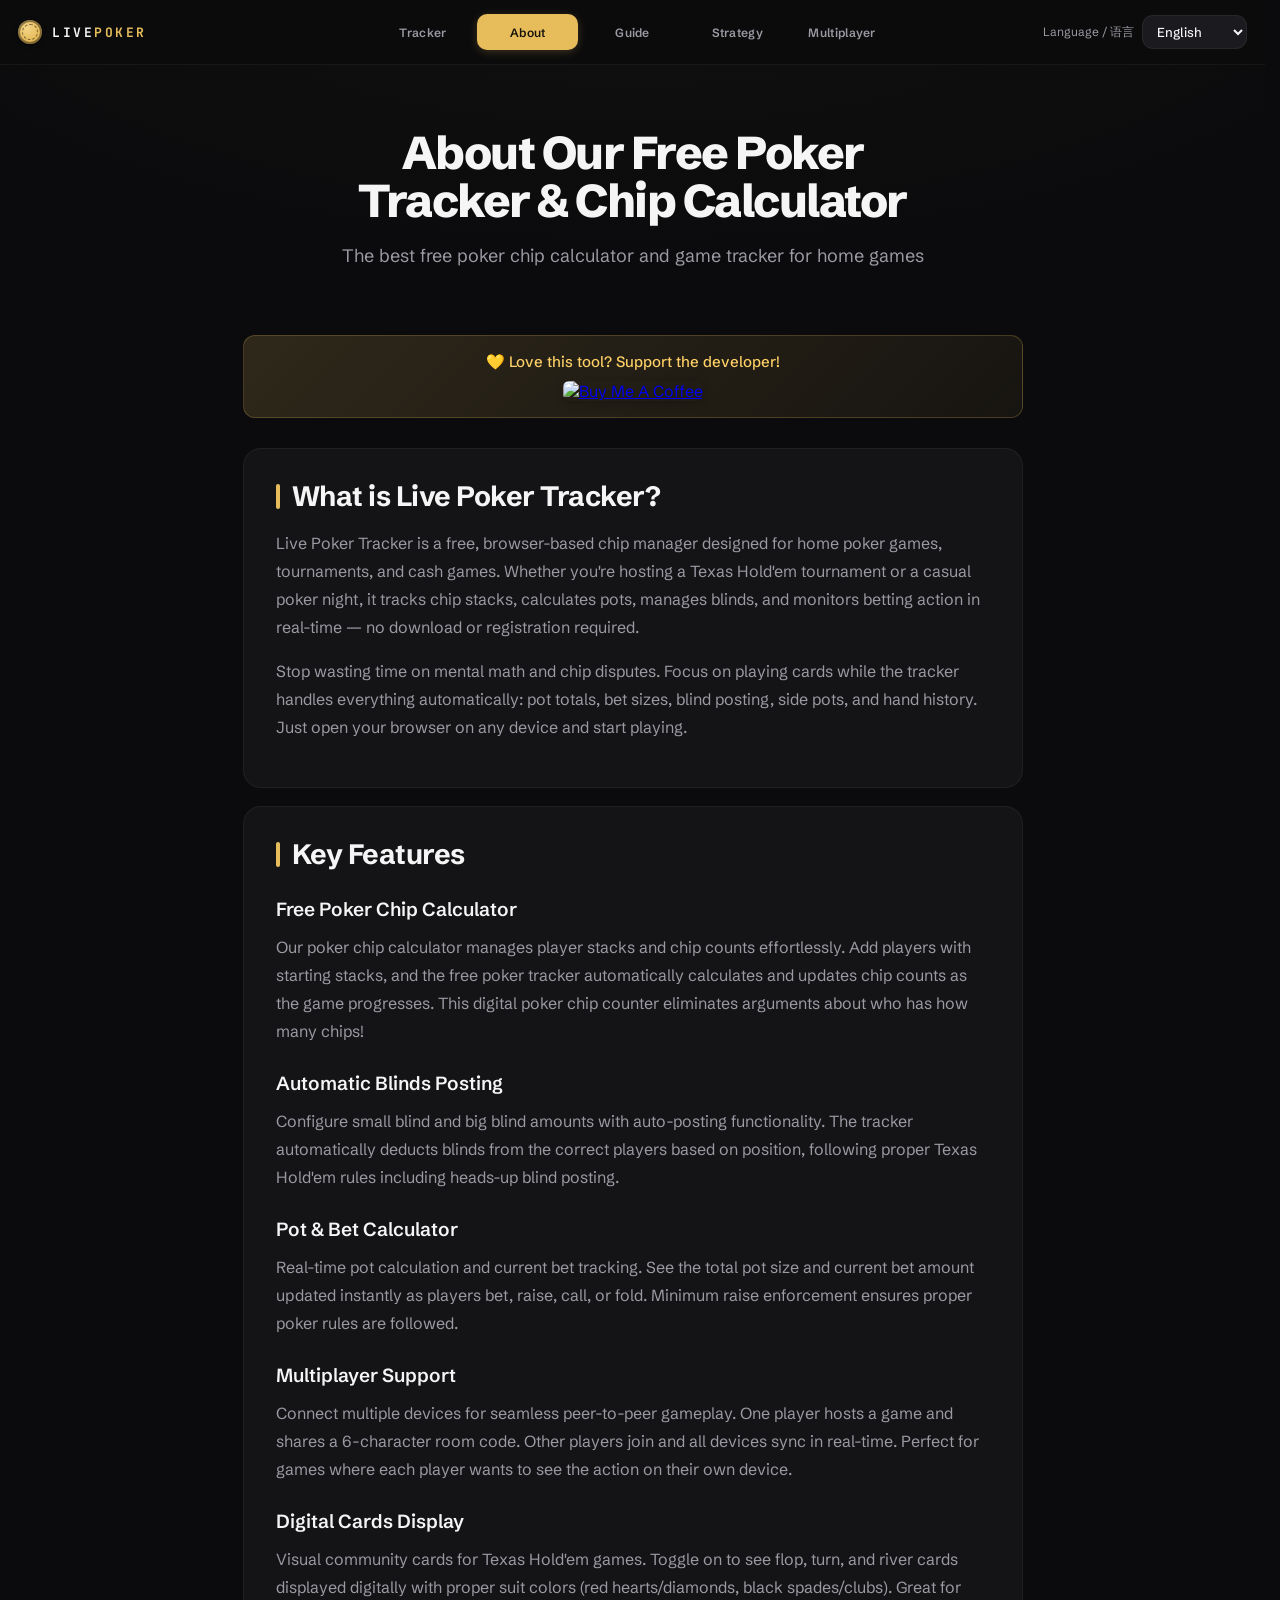
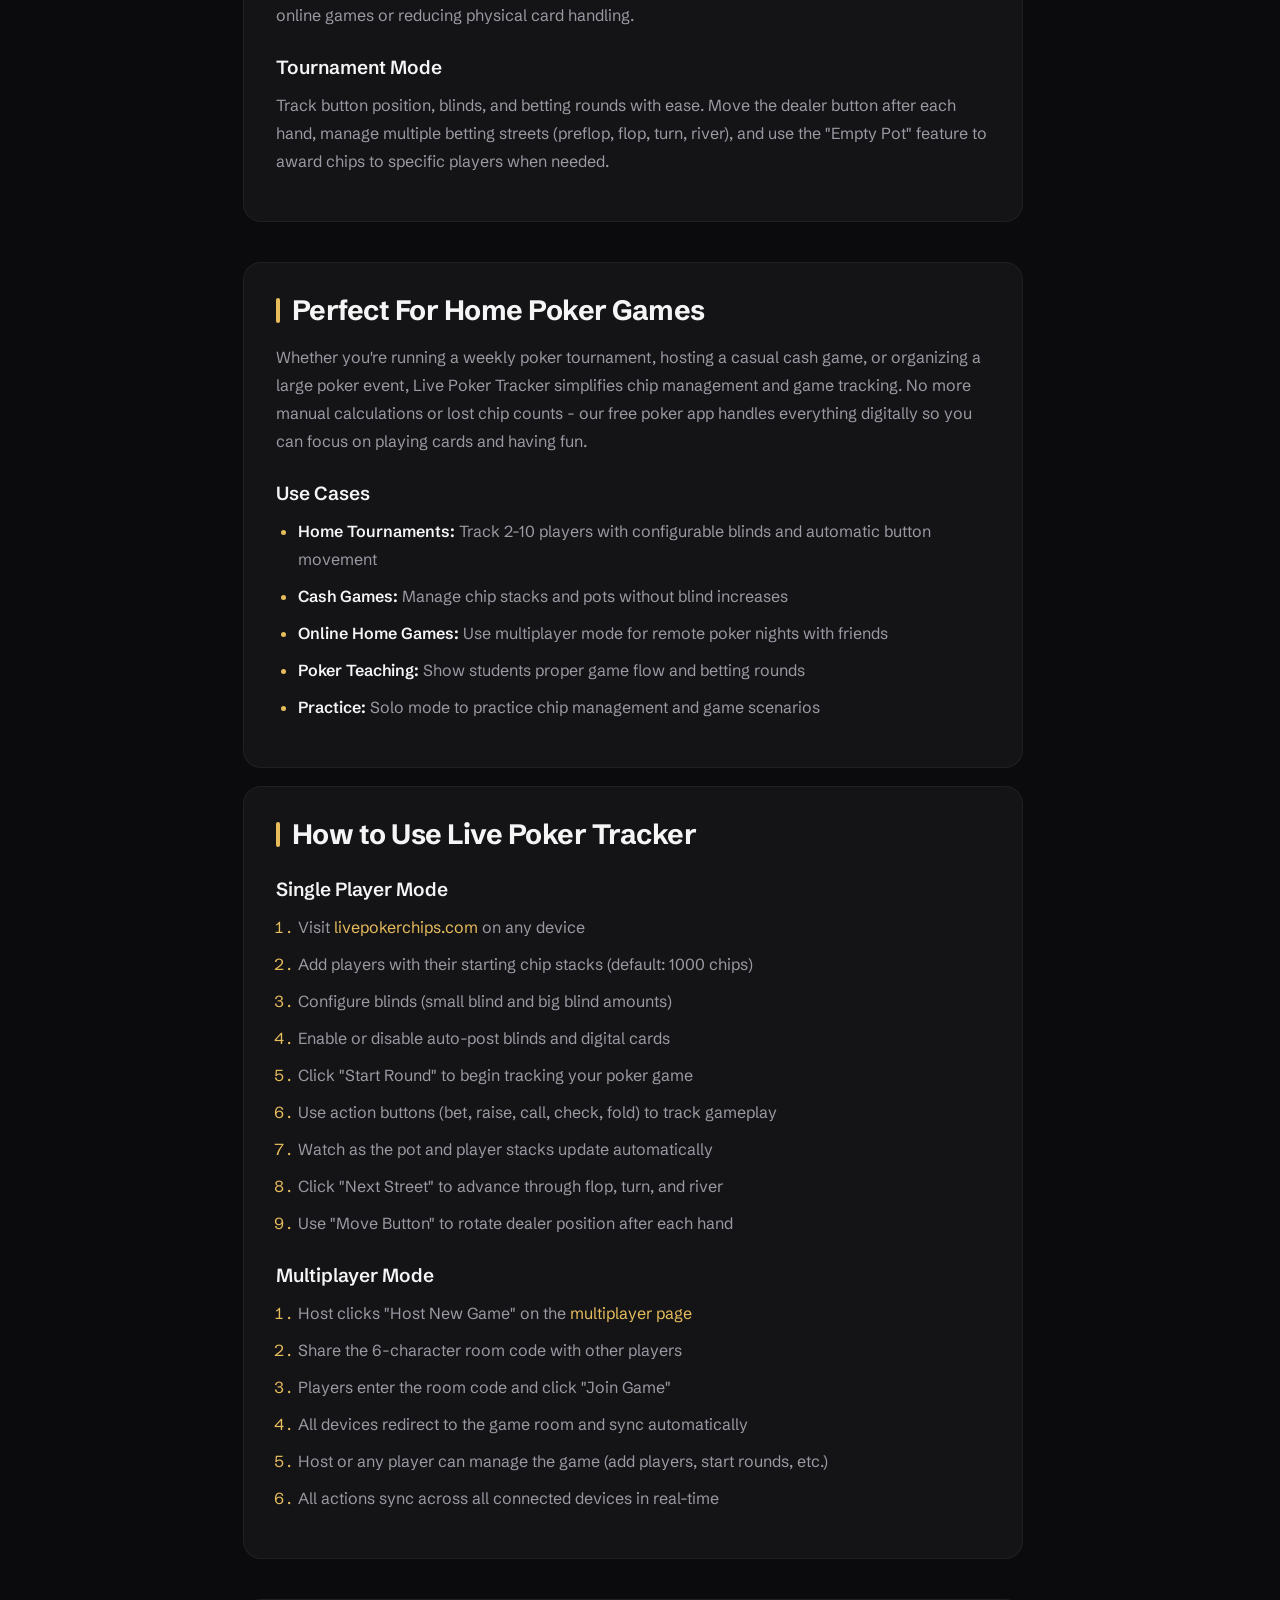
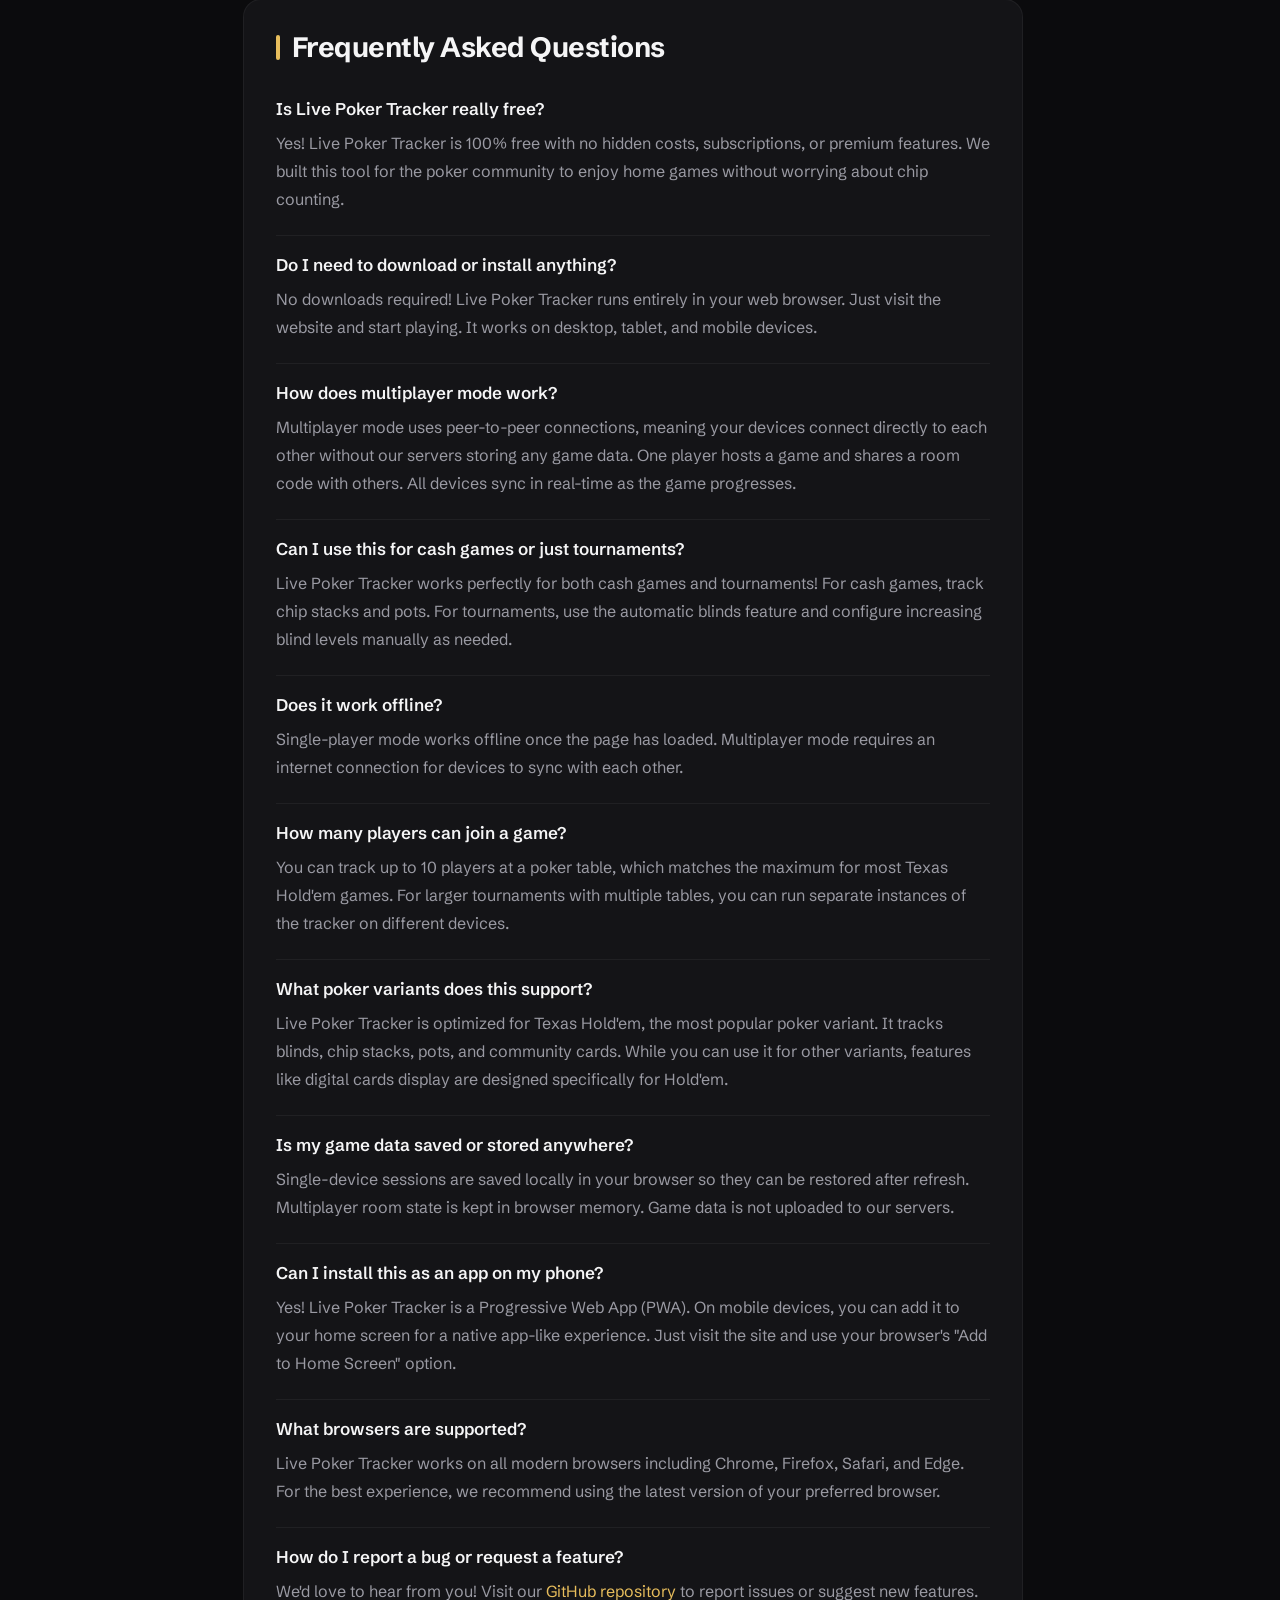
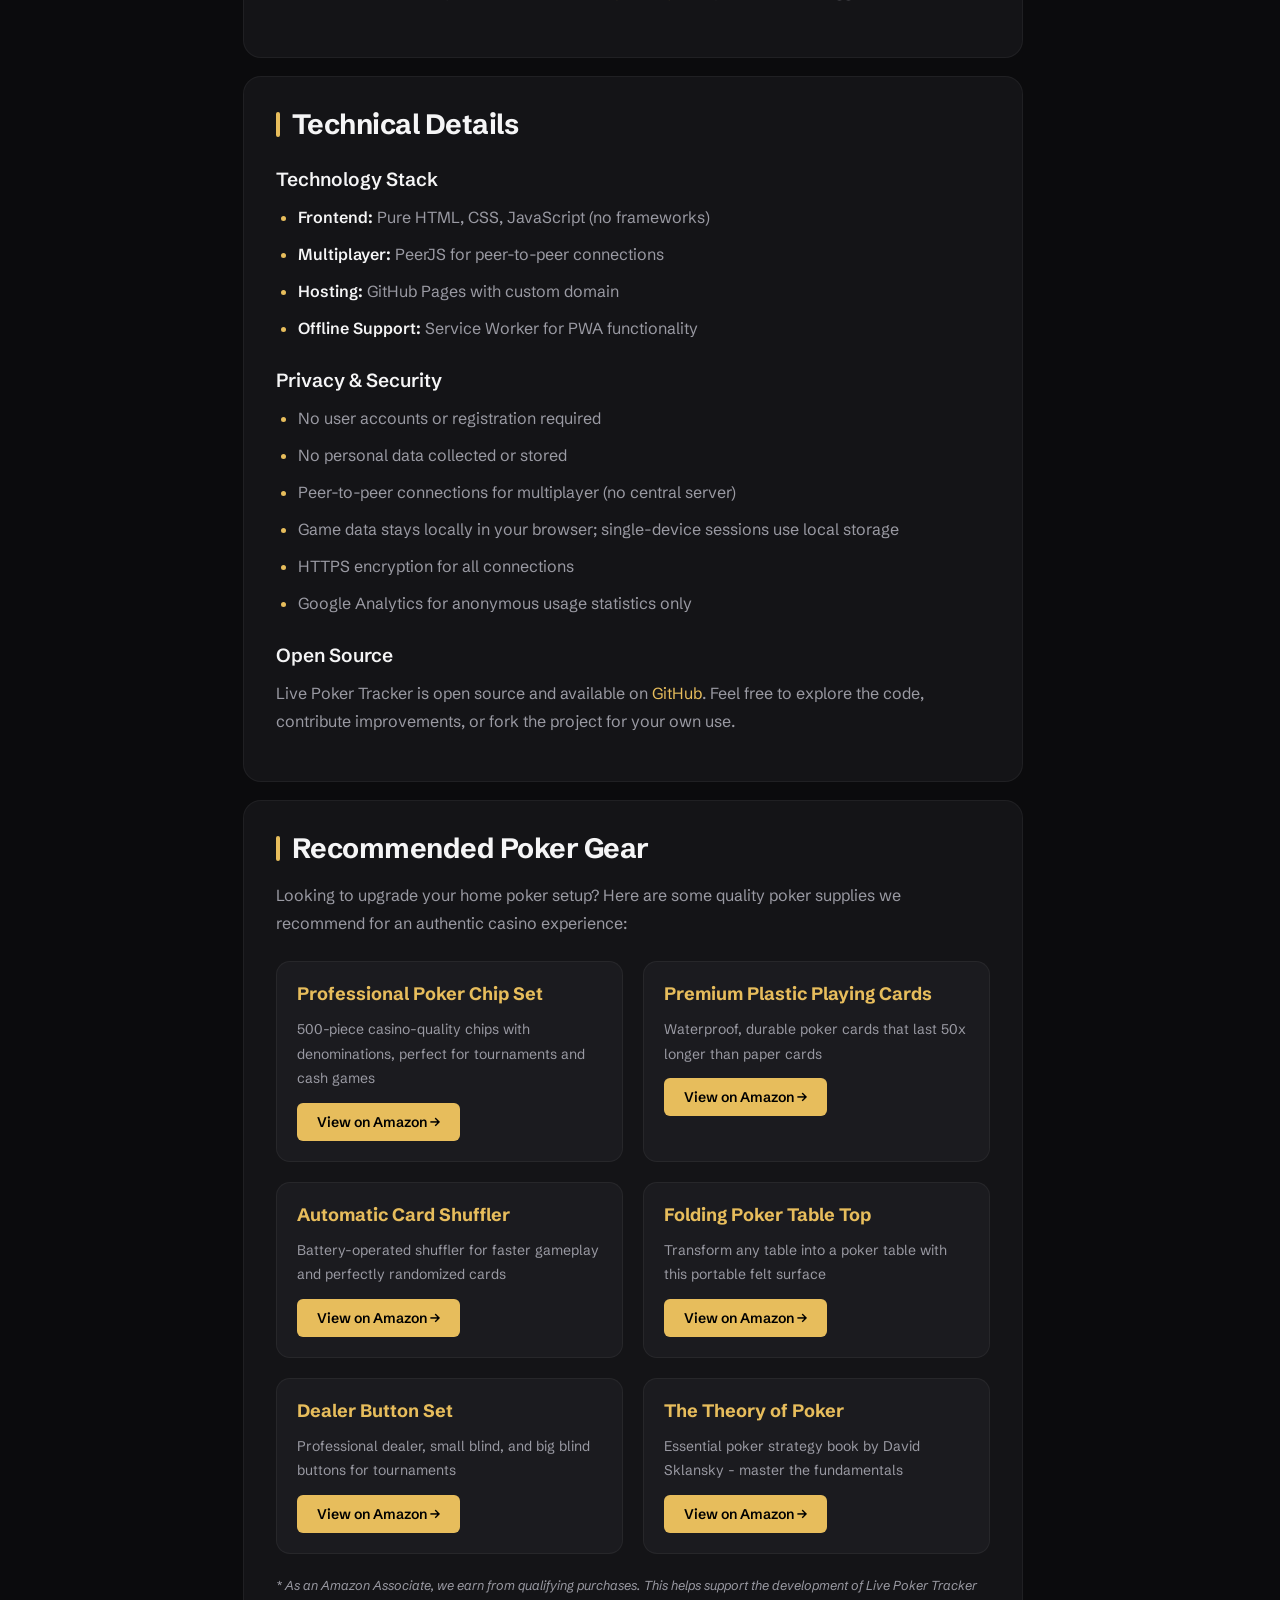
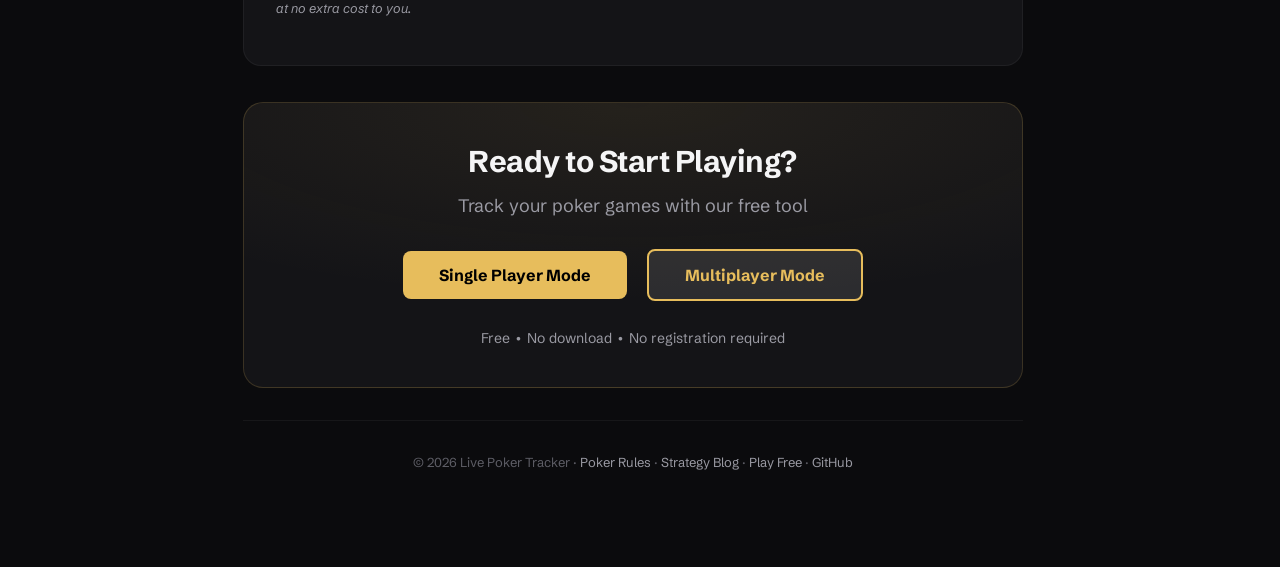
==== commit 3a14708a: "Merge d5312405130ab3fbc476341ef75cce4a91dc3c53 into c147081d4c8461a774a7949a9a29c217783e8103" ====
--- a/about.html
+++ b/about.html
@@ -21,27 +21,27 @@
 
     <meta charset="utf-8">
     <meta name="viewport" content="width=device-width,initial-scale=1">
-    <title>About Free Poker Tracker & Chip Calculator - Features & FAQ</title>
-    <meta name="description" content="Learn about our free poker tracker and chip calculator. Digital poker chip counter with automatic pot calculation, blinds management, and multiplayer support. No download required for this free poker tool.">
-    <meta name="keywords" content="free poker tracker, poker chip calculator, poker chip counter, free poker app, poker tracker features, digital poker chips, online poker calculator, free poker tool, home poker game app, poker chip manager">
+    <title data-i18n="about.0">About Free Poker Tracker & Chip Calculator - Features & FAQ</title>
+    <meta name="description" content="Learn about our free poker tracker and chip calculator. Digital poker chip counter with automatic pot calculation, blinds management, and multiplayer support. No download required for this free poker tool." data-i18n-attributes="{&quot;content&quot;: &quot;about.meta.description&quot;}">
+    <meta name="keywords" content="free poker tracker, poker chip calculator, poker chip counter, free poker app, poker tracker features, digital poker chips, online poker calculator, free poker tool, home poker game app, poker chip manager" data-i18n-attributes="{&quot;content&quot;: &quot;about.meta.keywords&quot;}">
     <meta name="robots" content="index, follow">
     <link rel="canonical" href="https://livepokerchips.com/about.html">
 
     <meta name="author" content="Quinn Allen">
     <!-- Open Graph -->
     <meta property="og:type" content="website">
-    <meta property="og:title" content="About Live Poker Tracker — Free Poker Chip Calculator">
-    <meta property="og:description" content="Free online poker chip counter and game management tool for home poker games. No download, no registration. Supports up to 10 players with real-time multiplayer sync.">
+    <meta property="og:title" content="About Live Poker Tracker — Free Poker Chip Calculator" data-i18n-attributes="{&quot;content&quot;: &quot;about.meta.og:title&quot;}">
+    <meta property="og:description" content="Free online poker chip counter and game management tool for home poker games. No download, no registration. Supports up to 10 players with real-time multiplayer sync." data-i18n-attributes="{&quot;content&quot;: &quot;about.meta.og:description&quot;}">
     <meta property="og:url" content="https://livepokerchips.com/about.html">
     <meta property="og:image" content="https://livepokerchips.com/icon-512.png">
     <meta property="og:image:width" content="512">
     <meta property="og:image:height" content="512">
-    <meta property="og:site_name" content="Live Poker Chips">
-    <meta property="og:locale" content="en_US">
+    <meta property="og:site_name" content="Live Poker Chips" data-i18n-attributes="{&quot;content&quot;: &quot;about.meta.og:site_name&quot;}">
+    <meta property="og:locale" content="en_US" data-i18n-attributes="{&quot;content&quot;: &quot;about.meta.og:locale&quot;}">
     <!-- Twitter Card -->
     <meta name="twitter:card" content="summary_large_image">
-    <meta name="twitter:title" content="About Live Poker Tracker — Free Poker Chip Calculator">
-    <meta name="twitter:description" content="Free poker chip counter and game tracker for home games. No download required.">
+    <meta name="twitter:title" content="About Live Poker Tracker — Free Poker Chip Calculator" data-i18n-attributes="{&quot;content&quot;: &quot;about.meta.twitter:title&quot;}">
+    <meta name="twitter:description" content="Free poker chip counter and game tracker for home games. No download required." data-i18n-attributes="{&quot;content&quot;: &quot;about.meta.twitter:description&quot;}">
     <meta name="twitter:image" content="https://livepokerchips.com/icon-512.png">
 
     <link rel="icon" type="image/svg+xml" href="favicon.svg">
@@ -49,52 +49,107 @@
     <link rel="manifest" href="manifest.json">
     <link rel="stylesheet" href="styles.css">
     <meta name="theme-color" content="#0b0b0d">
-    <script type="application/ld+json">
-    {
-        "@context": "https://schema.org",
-        "@type": "FAQPage",
-        "mainEntity": [
-            { "@type": "Question", "name": "Is Live Poker Tracker really free?", "acceptedAnswer": { "@type": "Answer", "text": "Yes! Live Poker Tracker is 100% free with no hidden costs, subscriptions, or premium features." } },
-            { "@type": "Question", "name": "Do I need to download or install anything?", "acceptedAnswer": { "@type": "Answer", "text": "No downloads required. Live Poker Tracker runs entirely in your web browser on desktop, tablet, and mobile devices." } },
-            { "@type": "Question", "name": "How does multiplayer mode work?", "acceptedAnswer": { "@type": "Answer", "text": "Multiplayer uses peer-to-peer connections. One player hosts a game and shares a 6-character room code. All devices sync in real-time as the game progresses — no server stores your game data." } },
-            { "@type": "Question", "name": "Can I use this for cash games or just tournaments?", "acceptedAnswer": { "@type": "Answer", "text": "Live Poker Tracker works for both cash games and tournaments. For cash games, track chip stacks and pots. For tournaments, use automatic blinds and manual blind level increases." } },
-            { "@type": "Question", "name": "Does it work offline?", "acceptedAnswer": { "@type": "Answer", "text": "Single-player mode works offline once the page has loaded. Multiplayer mode requires an internet connection for devices to sync." } },
-            { "@type": "Question", "name": "How many players can join a game?", "acceptedAnswer": { "@type": "Answer", "text": "You can track up to 10 players at a poker table, matching the maximum for most Texas Hold'em games." } },
-            { "@type": "Question", "name": "Can I install this as an app on my phone?", "acceptedAnswer": { "@type": "Answer", "text": "Yes! Live Poker Tracker is a Progressive Web App (PWA). On mobile devices, use your browser's 'Add to Home Screen' option for a native app-like experience." } },
-            { "@type": "Question", "name": "Is my game data saved or stored anywhere?", "acceptedAnswer": { "@type": "Answer", "text": "No. All game data exists only in your browser's memory while you're playing. No information is stored on any server." } }
-        ]
-    }
+    <script type="application/ld+json" data-i18n-schema="{&quot;Is Live Poker Tracker really free?&quot;: &quot;about.schema.0&quot;, &quot;Yes! Live Poker Tracker is 100% free with no hidden costs, subscriptions, or premium features.&quot;: &quot;Yes! Live Poker Tracker is 100% free with no hidden costs, subscriptions, or premium features.&quot;, &quot;Do I need to download or install anything?&quot;: &quot;about.schema.2&quot;, &quot;No downloads required. Live Poker Tracker runs entirely in your web browser on desktop, tablet, and mobile devices.&quot;: &quot;No downloads required. Live Poker Tracker runs entirely in your web browser on desktop, tablet, and mobile devices.&quot;, &quot;How does multiplayer mode work?&quot;: &quot;about.schema.4&quot;, &quot;Multiplayer uses peer-to-peer connections. One player hosts a game and shares a 6-character room code. All devices sync in real-time as the game progresses \u2014 no server stores your game data.&quot;: &quot;Multiplayer uses peer-to-peer connections. One player hosts a game and shares a 6-character room code. All devices sync in real-time as the game progresses \u2014 no server stores your game data.&quot;, &quot;Can I use this for cash games or just tournaments?&quot;: &quot;about.schema.6&quot;, &quot;Live Poker Tracker works for both cash games and tournaments. For cash games, track chip stacks and pots. For tournaments, use automatic blinds and manual blind level increases.&quot;: &quot;Live Poker Tracker works for both cash games and tournaments. For cash games, track chip stacks and pots. For tournaments, use automatic blinds and manual blind level increases.&quot;, &quot;Does it work offline?&quot;: &quot;about.schema.8&quot;, &quot;Single-player mode works offline once the page has loaded. Multiplayer mode requires an internet connection for devices to sync.&quot;: &quot;Single-player mode works offline once the page has loaded. Multiplayer mode requires an internet connection for devices to sync.&quot;, &quot;How many players can join a game?&quot;: &quot;about.schema.10&quot;, &quot;You can track up to 10 players at a poker table, matching the maximum for most Texas Hold&#x27;em games.&quot;: &quot;You can track up to 10 players at a poker table, matching the maximum for most Texas Hold&#x27;em games.&quot;, &quot;Can I install this as an app on my phone?&quot;: &quot;about.schema.12&quot;, &quot;Is my game data saved or stored anywhere?&quot;: &quot;about.schema.13&quot;, &quot;Yes! Live Poker Tracker is a Progressive Web App (PWA). On mobile devices, use your browser&#x27;s &#x27;Add to Home Screen&#x27; option for a native app-like experience.&quot;: &quot;Yes! Live Poker Tracker is a Progressive Web App (PWA). On mobile devices, use your browser&#x27;s &#x27;Add to Home Screen&#x27; option for a native app-like experience.&quot;, &quot;Single-device sessions are saved locally in your browser so they can be restored after refresh. Multiplayer room state is kept in browser memory. Game data is not uploaded to our servers.&quot;: &quot;about.79&quot;}">
+{
+    "@context": "https://schema.org",
+    "@type": "FAQPage",
+    "mainEntity": [
+        {
+            "@type": "Question",
+            "name": "Is Live Poker Tracker really free?",
+            "acceptedAnswer": {
+                "@type": "Answer",
+                "text": "Yes! Live Poker Tracker is 100% free with no hidden costs, subscriptions, or premium features."
+            }
+        },
+        {
+            "@type": "Question",
+            "name": "Do I need to download or install anything?",
+            "acceptedAnswer": {
+                "@type": "Answer",
+                "text": "No downloads required. Live Poker Tracker runs entirely in your web browser on desktop, tablet, and mobile devices."
+            }
+        },
+        {
+            "@type": "Question",
+            "name": "How does multiplayer mode work?",
+            "acceptedAnswer": {
+                "@type": "Answer",
+                "text": "Multiplayer uses peer-to-peer connections. One player hosts a game and shares a 6-character room code. All devices sync in real-time as the game progresses — no server stores your game data."
+            }
+        },
+        {
+            "@type": "Question",
+            "name": "Can I use this for cash games or just tournaments?",
+            "acceptedAnswer": {
+                "@type": "Answer",
+                "text": "Live Poker Tracker works for both cash games and tournaments. For cash games, track chip stacks and pots. For tournaments, use automatic blinds and manual blind level increases."
+            }
+        },
+        {
+            "@type": "Question",
+            "name": "Does it work offline?",
+            "acceptedAnswer": {
+                "@type": "Answer",
+                "text": "Single-player mode works offline once the page has loaded. Multiplayer mode requires an internet connection for devices to sync."
+            }
+        },
+        {
+            "@type": "Question",
+            "name": "How many players can join a game?",
+            "acceptedAnswer": {
+                "@type": "Answer",
+                "text": "You can track up to 10 players at a poker table, matching the maximum for most Texas Hold'em games."
+            }
+        },
+        {
+            "@type": "Question",
+            "name": "Can I install this as an app on my phone?",
+            "acceptedAnswer": {
+                "@type": "Answer",
+                "text": "Yes! Live Poker Tracker is a Progressive Web App (PWA). On mobile devices, use your browser's 'Add to Home Screen' option for a native app-like experience."
+            }
+        },
+        {
+            "@type": "Question",
+            "name": "Is my game data saved or stored anywhere?",
+            "acceptedAnswer": {
+                "@type": "Answer",
+                "text": "Single-device sessions are saved locally in your browser so they can be restored after refresh. Multiplayer room state is kept in browser memory. Game data is not uploaded to our servers."
+            }
+        }
+    ]
+}
     </script>
+    <script src="translations.js"></script>
+    <script src="i18n.js"></script>
 </head>
 <body>
-    <header role="banner">
+    <header role="banner" class="site-header">
         <a href="index.html" class="brand">
             <span class="chip-mark"></span>
-            <span class="wordmark">LIVE<b>POKER</b></span>
+            <span class="wordmark"><span data-i18n="index.1">LIVE</span><b><span data-i18n="index.2">POKER</span></b></span>
         </a>
         <nav role="navigation">
-            <a href="guide.html">Guide</a>
-            <a href="blog.html">Strategy</a>
-            <a href="connect.html" class="btn-mp">Multiplayer</a>
+            <a href="index.html"><span data-i18n="Tracker">Tracker</span></a>
+            <a href="about.html" aria-current="page"><span data-i18n="index.3">About</span></a>
+            <a href="guide.html"><span data-i18n="index.4">Guide</span></a>
+            <a href="blog.html"><span data-i18n="index.5">Strategy</span></a>
+            <a href="connect.html"><span data-i18n="index.6">Multiplayer</span></a>
         </nav>
+    <div class="language-control"><label for="languageSelect">Language / 语言</label><select id="languageSelect" aria-label="Language"><option value="en">English</option><option value="zh-CN">简体中文</option></select></div>
     </header>
     <div class="about-container">
         <div class="about-header">
-            <h1>About Our Free Poker Tracker & Chip Calculator</h1>
-            <p>The best free poker chip calculator and game tracker for home games</p>
-            <nav>
-                <a href="index.html" class="nav-link">← Poker Tracker</a>
-                <a href="guide.html" class="nav-link">How to Play</a>
-                <a href="blog.html" class="nav-link">Strategy Blog</a>
-                <a href="connect.html" class="nav-link">Multiplayer</a>
-            </nav>
+            <h1><span data-i18n="about.6">About Our Free Poker Tracker & Chip Calculator</span></h1>
+            <p><span data-i18n="about.7">The best free poker chip calculator and game tracker for home games</span></p>
         </div>
 
         <!-- Support Banner -->
         <div style="text-align:center; padding:16px; background:linear-gradient(135deg, rgba(255,209,102,0.15), rgba(255,209,102,0.05)); border-radius:12px; border:1px solid rgba(255,209,102,0.2); margin-bottom:30px;">
-            <p style="margin:0 0 10px 0; color:#ffd166; font-size:15px; font-weight:500;">💛 Love this tool? Support the developer!</p>
+            <p style="margin:0 0 10px 0; color:#ffd166; font-size:15px; font-weight:500;"><span data-i18n="about.11">💛 Love this tool? Support the developer!</span></p>
             <a href="https://www.buymeacoffee.com/quinn_dose_tech" target="_blank" rel="noopener" style="display:inline-block; transition:transform 0.2s;" onmouseover="this.style.transform='scale(1.05)'" onmouseout="this.style.transform='scale(1)'">
-                <img src="https://cdn.buymeacoffee.com/buttons/v2/default-yellow.png" alt="Buy Me A Coffee" style="height:38px; border-radius:6px; box-shadow:0 2px 8px rgba(0,0,0,0.2);">
+                <img src="https://cdn.buymeacoffee.com/buttons/v2/default-yellow.png" alt="Buy Me A Coffee" style="height:38px; border-radius:6px; box-shadow:0 2px 8px rgba(0,0,0,0.2);" data-i18n-attributes="{&quot;alt&quot;: &quot;about.12&quot;}">
             </a>
         </div>
 
@@ -111,32 +166,32 @@
         </div>
 
         <div class="content-section">
-            <h2>What is Live Poker Tracker?</h2>
-            <p>Live Poker Tracker is a free, browser-based chip manager designed for home poker games, tournaments, and cash games. Whether you're hosting a Texas Hold'em tournament or a casual poker night, it tracks chip stacks, calculates pots, manages blinds, and monitors betting action in real-time — no download or registration required.</p>
-
-            <p>Stop wasting time on mental math and chip disputes. Focus on playing cards while the tracker handles everything automatically: pot totals, bet sizes, blind posting, side pots, and hand history. Just open your browser on any device and start playing.</p>
-        </div>
-
-        <div class="content-section">
-            <h2>Key Features</h2>
-
-            <h3>Free Poker Chip Calculator</h3>
-            <p>Our poker chip calculator manages player stacks and chip counts effortlessly. Add players with starting stacks, and the free poker tracker automatically calculates and updates chip counts as the game progresses. This digital poker chip counter eliminates arguments about who has how many chips!</p>
-
-            <h3>Automatic Blinds Posting</h3>
-            <p>Configure small blind and big blind amounts with auto-posting functionality. The tracker automatically deducts blinds from the correct players based on position, following proper Texas Hold'em rules including heads-up blind posting.</p>
-
-            <h3>Pot & Bet Calculator</h3>
-            <p>Real-time pot calculation and current bet tracking. See the total pot size and current bet amount updated instantly as players bet, raise, call, or fold. Minimum raise enforcement ensures proper poker rules are followed.</p>
-
-            <h3>Multiplayer Support</h3>
-            <p>Connect multiple devices for seamless peer-to-peer gameplay. One player hosts a game and shares a 6-character room code. Other players join and all devices sync in real-time. Perfect for games where each player wants to see the action on their own device.</p>
-
-            <h3>Digital Cards Display</h3>
-            <p>Visual community cards for Texas Hold'em games. Toggle on to see flop, turn, and river cards displayed digitally with proper suit colors (red hearts/diamonds, black spades/clubs). Great for online games or reducing physical card handling.</p>
-
-            <h3>Tournament Mode</h3>
-            <p>Track button position, blinds, and betting rounds with ease. Move the dealer button after each hand, manage multiple betting streets (preflop, flop, turn, river), and use the "Empty Pot" feature to award chips to specific players when needed.</p>
+            <h2><span data-i18n="about.13">What is Live Poker Tracker?</span></h2>
+            <p><span data-i18n="about.14">Live Poker Tracker is a free, browser-based chip manager designed for home poker games, tournaments, and cash games. Whether you're hosting a Texas Hold'em tournament or a casual poker night, it tracks chip stacks, calculates pots, manages blinds, and monitors betting action in real-time — no download or registration required.</span></p>
+
+            <p><span data-i18n="about.15">Stop wasting time on mental math and chip disputes. Focus on playing cards while the tracker handles everything automatically: pot totals, bet sizes, blind posting, side pots, and hand history. Just open your browser on any device and start playing.</span></p>
+        </div>
+
+        <div class="content-section">
+            <h2><span data-i18n="about.16">Key Features</span></h2>
+
+            <h3><span data-i18n="about.17">Free Poker Chip Calculator</span></h3>
+            <p><span data-i18n="about.18">Our poker chip calculator manages player stacks and chip counts effortlessly. Add players with starting stacks, and the free poker tracker automatically calculates and updates chip counts as the game progresses. This digital poker chip counter eliminates arguments about who has how many chips!</span></p>
+
+            <h3><span data-i18n="about.19">Automatic Blinds Posting</span></h3>
+            <p><span data-i18n="about.20">Configure small blind and big blind amounts with auto-posting functionality. The tracker automatically deducts blinds from the correct players based on position, following proper Texas Hold'em rules including heads-up blind posting.</span></p>
+
+            <h3><span data-i18n="about.21">Pot & Bet Calculator</span></h3>
+            <p><span data-i18n="about.22">Real-time pot calculation and current bet tracking. See the total pot size and current bet amount updated instantly as players bet, raise, call, or fold. Minimum raise enforcement ensures proper poker rules are followed.</span></p>
+
+            <h3><span data-i18n="about.23">Multiplayer Support</span></h3>
+            <p><span data-i18n="about.24">Connect multiple devices for seamless peer-to-peer gameplay. One player hosts a game and shares a 6-character room code. Other players join and all devices sync in real-time. Perfect for games where each player wants to see the action on their own device.</span></p>
+
+            <h3><span data-i18n="about.25">Digital Cards Display</span></h3>
+            <p><span data-i18n="about.26">Visual community cards for Texas Hold'em games. Toggle on to see flop, turn, and river cards displayed digitally with proper suit colors (red hearts/diamonds, black spades/clubs). Great for online games or reducing physical card handling.</span></p>
+
+            <h3><span data-i18n="about.27">Tournament Mode</span></h3>
+            <p><span data-i18n="about.28">Track button position, blinds, and betting rounds with ease. Move the dealer button after each hand, manage multiple betting streets (preflop, flop, turn, river), and use the "Empty Pot" feature to award chips to specific players when needed.</span></p>
         </div>
 
         <!-- Ad Placement 2: Between content sections (mid-page engagement) -->
@@ -152,43 +207,43 @@
         </div>
 
         <div class="content-section">
-            <h2>Perfect For Home Poker Games</h2>
-            <p>Whether you're running a weekly poker tournament, hosting a casual cash game, or organizing a large poker event, Live Poker Tracker simplifies chip management and game tracking. No more manual calculations or lost chip counts - our free poker app handles everything digitally so you can focus on playing cards and having fun.</p>
-
-            <h3>Use Cases</h3>
+            <h2><span data-i18n="about.29">Perfect For Home Poker Games</span></h2>
+            <p><span data-i18n="about.30">Whether you're running a weekly poker tournament, hosting a casual cash game, or organizing a large poker event, Live Poker Tracker simplifies chip management and game tracking. No more manual calculations or lost chip counts - our free poker app handles everything digitally so you can focus on playing cards and having fun.</span></p>
+
+            <h3><span data-i18n="about.31">Use Cases</span></h3>
             <ul>
-                <li><strong>Home Tournaments:</strong> Track 2-10 players with configurable blinds and automatic button movement</li>
-                <li><strong>Cash Games:</strong> Manage chip stacks and pots without blind increases</li>
-                <li><strong>Online Home Games:</strong> Use multiplayer mode for remote poker nights with friends</li>
-                <li><strong>Poker Teaching:</strong> Show students proper game flow and betting rounds</li>
-                <li><strong>Practice:</strong> Solo mode to practice chip management and game scenarios</li>
+                <li><strong><span data-i18n="about.32">Home Tournaments:</span></strong> <span data-i18n="about.33">Track 2-10 players with configurable blinds and automatic button movement</span></li>
+                <li><strong><span data-i18n="about.34">Cash Games:</span></strong> <span data-i18n="about.35">Manage chip stacks and pots without blind increases</span></li>
+                <li><strong><span data-i18n="about.36">Online Home Games:</span></strong> <span data-i18n="about.37">Use multiplayer mode for remote poker nights with friends</span></li>
+                <li><strong><span data-i18n="about.38">Poker Teaching:</span></strong> <span data-i18n="about.39">Show students proper game flow and betting rounds</span></li>
+                <li><strong><span data-i18n="about.40">Practice:</span></strong> <span data-i18n="about.41">Solo mode to practice chip management and game scenarios</span></li>
             </ul>
         </div>
 
         <div class="content-section">
-            <h2>How to Use Live Poker Tracker</h2>
-
-            <h3>Single Player Mode</h3>
+            <h2><span data-i18n="about.42">How to Use Live Poker Tracker</span></h2>
+
+            <h3><span data-i18n="about.43">Single Player Mode</span></h3>
             <ol>
-                <li>Visit <a href="index.html" style="color:var(--primary)">livepokerchips.com</a> on any device</li>
-                <li>Add players with their starting chip stacks (default: 1000 chips)</li>
-                <li>Configure blinds (small blind and big blind amounts)</li>
-                <li>Enable or disable auto-post blinds and digital cards</li>
-                <li>Click "Start Round" to begin tracking your poker game</li>
-                <li>Use action buttons (bet, raise, call, check, fold) to track gameplay</li>
-                <li>Watch as the pot and player stacks update automatically</li>
-                <li>Click "Next Street" to advance through flop, turn, and river</li>
-                <li>Use "Move Button" to rotate dealer position after each hand</li>
+                <li><span data-i18n="about.44">Visit</span> <a href="index.html" style="color:var(--primary)"><span data-i18n="about.45">livepokerchips.com</span></a> <span data-i18n="about.46">on any device</span></li>
+                <li><span data-i18n="about.47">Add players with their starting chip stacks (default: 1000 chips)</span></li>
+                <li><span data-i18n="about.48">Configure blinds (small blind and big blind amounts)</span></li>
+                <li><span data-i18n="about.49">Enable or disable auto-post blinds and digital cards</span></li>
+                <li><span data-i18n="about.50">Click "Start Round" to begin tracking your poker game</span></li>
+                <li><span data-i18n="about.51">Use action buttons (bet, raise, call, check, fold) to track gameplay</span></li>
+                <li><span data-i18n="about.52">Watch as the pot and player stacks update automatically</span></li>
+                <li><span data-i18n="about.53">Click "Next Street" to advance through flop, turn, and river</span></li>
+                <li><span data-i18n="about.54">Use "Move Button" to rotate dealer position after each hand</span></li>
             </ol>
 
-            <h3>Multiplayer Mode</h3>
+            <h3><span data-i18n="about.55">Multiplayer Mode</span></h3>
             <ol>
-                <li>Host clicks "Host New Game" on the <a href="connect.html" style="color:var(--primary)">multiplayer page</a></li>
-                <li>Share the 6-character room code with other players</li>
-                <li>Players enter the room code and click "Join Game"</li>
-                <li>All devices redirect to the game room and sync automatically</li>
-                <li>Host or any player can manage the game (add players, start rounds, etc.)</li>
-                <li>All actions sync across all connected devices in real-time</li>
+                <li><span data-i18n="about.56">Host clicks "Host New Game" on the</span> <a href="connect.html" style="color:var(--primary)"><span data-i18n="about.57">multiplayer page</span></a></li>
+                <li><span data-i18n="about.58">Share the 6-character room code with other players</span></li>
+                <li><span data-i18n="about.59">Players enter the room code and click "Join Game"</span></li>
+                <li><span data-i18n="about.60">All devices redirect to the game room and sync automatically</span></li>
+                <li><span data-i18n="about.61">Host or any player can manage the game (add players, start rounds, etc.)</span></li>
+                <li><span data-i18n="about.62">All actions sync across all connected devices in real-time</span></li>
             </ol>
         </div>
 
@@ -205,154 +260,154 @@
         </div>
 
         <div class="content-section">
-            <h2>Frequently Asked Questions</h2>
-
-            <div class="faq-item">
-                <h3>Is Live Poker Tracker really free?</h3>
-                <p>Yes! Live Poker Tracker is 100% free with no hidden costs, subscriptions, or premium features. We built this tool for the poker community to enjoy home games without worrying about chip counting.</p>
-            </div>
-
-            <div class="faq-item">
-                <h3>Do I need to download or install anything?</h3>
-                <p>No downloads required! Live Poker Tracker runs entirely in your web browser. Just visit the website and start playing. It works on desktop, tablet, and mobile devices.</p>
-            </div>
-
-            <div class="faq-item">
-                <h3>How does multiplayer mode work?</h3>
-                <p>Multiplayer mode uses peer-to-peer connections, meaning your devices connect directly to each other without our servers storing any game data. One player hosts a game and shares a room code with others. All devices sync in real-time as the game progresses.</p>
-            </div>
-
-            <div class="faq-item">
-                <h3>Can I use this for cash games or just tournaments?</h3>
-                <p>Live Poker Tracker works perfectly for both cash games and tournaments! For cash games, track chip stacks and pots. For tournaments, use the automatic blinds feature and configure increasing blind levels manually as needed.</p>
-            </div>
-
-            <div class="faq-item">
-                <h3>Does it work offline?</h3>
-                <p>Single-player mode works offline once the page has loaded. Multiplayer mode requires an internet connection for devices to sync with each other.</p>
-            </div>
-
-            <div class="faq-item">
-                <h3>How many players can join a game?</h3>
-                <p>You can track up to 10 players at a poker table, which matches the maximum for most Texas Hold'em games. For larger tournaments with multiple tables, you can run separate instances of the tracker on different devices.</p>
-            </div>
-
-            <div class="faq-item">
-                <h3>What poker variants does this support?</h3>
-                <p>Live Poker Tracker is optimized for Texas Hold'em, the most popular poker variant. It tracks blinds, chip stacks, pots, and community cards. While you can use it for other variants, features like digital cards display are designed specifically for Hold'em.</p>
-            </div>
-
-            <div class="faq-item">
-                <h3>Is my game data saved or stored anywhere?</h3>
-                <p>No. All game data exists only in your browser's memory while you're playing. We don't store any information on our servers. When you close the browser or reset the game, all data is permanently deleted.</p>
-            </div>
-
-            <div class="faq-item">
-                <h3>Can I install this as an app on my phone?</h3>
-                <p>Yes! Live Poker Tracker is a Progressive Web App (PWA). On mobile devices, you can add it to your home screen for a native app-like experience. Just visit the site and use your browser's "Add to Home Screen" option.</p>
-            </div>
-
-            <div class="faq-item">
-                <h3>What browsers are supported?</h3>
-                <p>Live Poker Tracker works on all modern browsers including Chrome, Firefox, Safari, and Edge. For the best experience, we recommend using the latest version of your preferred browser.</p>
-            </div>
-
-            <div class="faq-item">
-                <h3>How do I report a bug or request a feature?</h3>
-                <p>We'd love to hear from you! Visit our <a href="https://github.com/quinnrallen-hub/pokerchips-site" style="color:var(--primary)" target="_blank" rel="noopener">GitHub repository</a> to report issues or suggest new features.</p>
-            </div>
-        </div>
-
-        <div class="content-section">
-            <h2>Technical Details</h2>
-
-            <h3>Technology Stack</h3>
+            <h2><span data-i18n="about.63">Frequently Asked Questions</span></h2>
+
+            <div class="faq-item">
+                <h3><span data-i18n="about.64">Is Live Poker Tracker really free?</span></h3>
+                <p><span data-i18n="about.65">Yes! Live Poker Tracker is 100% free with no hidden costs, subscriptions, or premium features. We built this tool for the poker community to enjoy home games without worrying about chip counting.</span></p>
+            </div>
+
+            <div class="faq-item">
+                <h3><span data-i18n="about.66">Do I need to download or install anything?</span></h3>
+                <p><span data-i18n="about.67">No downloads required! Live Poker Tracker runs entirely in your web browser. Just visit the website and start playing. It works on desktop, tablet, and mobile devices.</span></p>
+            </div>
+
+            <div class="faq-item">
+                <h3><span data-i18n="about.68">How does multiplayer mode work?</span></h3>
+                <p><span data-i18n="about.69">Multiplayer mode uses peer-to-peer connections, meaning your devices connect directly to each other without our servers storing any game data. One player hosts a game and shares a room code with others. All devices sync in real-time as the game progresses.</span></p>
+            </div>
+
+            <div class="faq-item">
+                <h3><span data-i18n="about.70">Can I use this for cash games or just tournaments?</span></h3>
+                <p><span data-i18n="about.71">Live Poker Tracker works perfectly for both cash games and tournaments! For cash games, track chip stacks and pots. For tournaments, use the automatic blinds feature and configure increasing blind levels manually as needed.</span></p>
+            </div>
+
+            <div class="faq-item">
+                <h3><span data-i18n="about.72">Does it work offline?</span></h3>
+                <p><span data-i18n="about.73">Single-player mode works offline once the page has loaded. Multiplayer mode requires an internet connection for devices to sync with each other.</span></p>
+            </div>
+
+            <div class="faq-item">
+                <h3><span data-i18n="about.74">How many players can join a game?</span></h3>
+                <p><span data-i18n="about.75">You can track up to 10 players at a poker table, which matches the maximum for most Texas Hold'em games. For larger tournaments with multiple tables, you can run separate instances of the tracker on different devices.</span></p>
+            </div>
+
+            <div class="faq-item">
+                <h3><span data-i18n="about.76">What poker variants does this support?</span></h3>
+                <p><span data-i18n="about.77">Live Poker Tracker is optimized for Texas Hold'em, the most popular poker variant. It tracks blinds, chip stacks, pots, and community cards. While you can use it for other variants, features like digital cards display are designed specifically for Hold'em.</span></p>
+            </div>
+
+            <div class="faq-item">
+                <h3><span data-i18n="about.78">Is my game data saved or stored anywhere?</span></h3>
+                <p><span data-i18n="about.79">Single-device sessions are saved locally in your browser so they can be restored after refresh. Multiplayer room state is kept in browser memory. Game data is not uploaded to our servers.</span></p>
+            </div>
+
+            <div class="faq-item">
+                <h3><span data-i18n="about.80">Can I install this as an app on my phone?</span></h3>
+                <p><span data-i18n="about.81">Yes! Live Poker Tracker is a Progressive Web App (PWA). On mobile devices, you can add it to your home screen for a native app-like experience. Just visit the site and use your browser's "Add to Home Screen" option.</span></p>
+            </div>
+
+            <div class="faq-item">
+                <h3><span data-i18n="about.82">What browsers are supported?</span></h3>
+                <p><span data-i18n="about.83">Live Poker Tracker works on all modern browsers including Chrome, Firefox, Safari, and Edge. For the best experience, we recommend using the latest version of your preferred browser.</span></p>
+            </div>
+
+            <div class="faq-item">
+                <h3><span data-i18n="about.84">How do I report a bug or request a feature?</span></h3>
+                <p><span data-i18n="about.85">We'd love to hear from you! Visit our</span> <a href="https://github.com/quinnrallen-hub/pokerchips-site" style="color:var(--primary)" target="_blank" rel="noopener"><span data-i18n="about.86">GitHub repository</span></a> <span data-i18n="about.87">to report issues or suggest new features.</span></p>
+            </div>
+        </div>
+
+        <div class="content-section">
+            <h2><span data-i18n="about.88">Technical Details</span></h2>
+
+            <h3><span data-i18n="about.89">Technology Stack</span></h3>
             <ul>
-                <li><strong>Frontend:</strong> Pure HTML, CSS, JavaScript (no frameworks)</li>
-                <li><strong>Multiplayer:</strong> PeerJS for peer-to-peer connections</li>
-                <li><strong>Hosting:</strong> GitHub Pages with custom domain</li>
-                <li><strong>Offline Support:</strong> Service Worker for PWA functionality</li>
+                <li><strong><span data-i18n="about.90">Frontend:</span></strong> <span data-i18n="about.91">Pure HTML, CSS, JavaScript (no frameworks)</span></li>
+                <li><strong><span data-i18n="about.92">Multiplayer:</span></strong> <span data-i18n="about.93">PeerJS for peer-to-peer connections</span></li>
+                <li><strong><span data-i18n="about.94">Hosting:</span></strong> <span data-i18n="about.95">GitHub Pages with custom domain</span></li>
+                <li><strong><span data-i18n="about.96">Offline Support:</span></strong> <span data-i18n="about.97">Service Worker for PWA functionality</span></li>
             </ul>
 
-            <h3>Privacy & Security</h3>
+            <h3><span data-i18n="about.98">Privacy & Security</span></h3>
             <ul>
-                <li>No user accounts or registration required</li>
-                <li>No personal data collected or stored</li>
-                <li>Peer-to-peer connections for multiplayer (no central server)</li>
-                <li>All game data stored locally in browser memory only</li>
-                <li>HTTPS encryption for all connections</li>
-                <li>Google Analytics for anonymous usage statistics only</li>
+                <li><span data-i18n="about.99">No user accounts or registration required</span></li>
+                <li><span data-i18n="about.100">No personal data collected or stored</span></li>
+                <li><span data-i18n="about.101">Peer-to-peer connections for multiplayer (no central server)</span></li>
+                <li><span data-i18n="about.102">Game data stays locally in your browser; single-device sessions use local storage</span></li>
+                <li><span data-i18n="about.103">HTTPS encryption for all connections</span></li>
+                <li><span data-i18n="about.104">Google Analytics for anonymous usage statistics only</span></li>
             </ul>
 
-            <h3>Open Source</h3>
-            <p>Live Poker Tracker is open source and available on <a href="https://github.com/quinnrallen-hub/pokerchips-site" style="color:var(--primary)" target="_blank" rel="noopener">GitHub</a>. Feel free to explore the code, contribute improvements, or fork the project for your own use.</p>
-        </div>
-
-        <div class="content-section">
-            <h2>Recommended Poker Gear</h2>
-            <p>Looking to upgrade your home poker setup? Here are some quality poker supplies we recommend for an authentic casino experience:</p>
+            <h3><span data-i18n="about.105">Open Source</span></h3>
+            <p><span data-i18n="about.106">Live Poker Tracker is open source and available on</span> <a href="https://github.com/quinnrallen-hub/pokerchips-site" style="color:var(--primary)" target="_blank" rel="noopener"><span data-i18n="about.107">GitHub</span></a><span data-i18n="about.108">. Feel free to explore the code, contribute improvements, or fork the project for your own use.</span></p>
+        </div>
+
+        <div class="content-section">
+            <h2><span data-i18n="about.109">Recommended Poker Gear</span></h2>
+            <p><span data-i18n="about.110">Looking to upgrade your home poker setup? Here are some quality poker supplies we recommend for an authentic casino experience:</span></p>
 
             <div style="display:grid;grid-template-columns:repeat(auto-fit,minmax(280px,1fr));gap:20px;margin-top:24px">
 
                 <!-- Poker Chip Set -->
                 <div class="gear-card">
-                    <h4 style="color:var(--primary);margin-bottom:12px;font-size:18px">Professional Poker Chip Set</h4>
-                    <p style="color:var(--text-muted);font-size:14px;margin-bottom:12px">500-piece casino-quality chips with denominations, perfect for tournaments and cash games</p>
-                    <a href="https://www.amazon.com/dp/B000X4NS4O?tag=quinnstech-20" target="_blank" rel="nofollow noopener" style="display:inline-block;padding:10px 20px;background:var(--primary);color:#000;text-decoration:none;border-radius:6px;font-weight:600;font-size:14px">View on Amazon →</a>
+                    <h4 style="color:var(--primary);margin-bottom:12px;font-size:18px"><span data-i18n="about.111">Professional Poker Chip Set</span></h4>
+                    <p style="color:var(--text-muted);font-size:14px;margin-bottom:12px"><span data-i18n="about.112">500-piece casino-quality chips with denominations, perfect for tournaments and cash games</span></p>
+                    <a href="https://www.amazon.com/dp/B000X4NS4O?tag=quinnstech-20" target="_blank" rel="nofollow noopener" style="display:inline-block;padding:10px 20px;background:var(--primary);color:#000;text-decoration:none;border-radius:6px;font-weight:600;font-size:14px"><span data-i18n="about.113">View on Amazon →</span></a>
                 </div>
 
                 <!-- Playing Cards -->
                 <div class="gear-card">
-                    <h4 style="color:var(--primary);margin-bottom:12px;font-size:18px">Premium Plastic Playing Cards</h4>
-                    <p style="color:var(--text-muted);font-size:14px;margin-bottom:12px">Waterproof, durable poker cards that last 50x longer than paper cards</p>
-                    <a href="https://www.amazon.com/dp/B00BRWKDAS?tag=quinnstech-20" target="_blank" rel="nofollow noopener" style="display:inline-block;padding:10px 20px;background:var(--primary);color:#000;text-decoration:none;border-radius:6px;font-weight:600;font-size:14px">View on Amazon →</a>
+                    <h4 style="color:var(--primary);margin-bottom:12px;font-size:18px"><span data-i18n="about.114">Premium Plastic Playing Cards</span></h4>
+                    <p style="color:var(--text-muted);font-size:14px;margin-bottom:12px"><span data-i18n="about.115">Waterproof, durable poker cards that last 50x longer than paper cards</span></p>
+                    <a href="https://www.amazon.com/dp/B00BRWKDAS?tag=quinnstech-20" target="_blank" rel="nofollow noopener" style="display:inline-block;padding:10px 20px;background:var(--primary);color:#000;text-decoration:none;border-radius:6px;font-weight:600;font-size:14px"><span data-i18n="about.113">View on Amazon →</span></a>
                 </div>
 
                 <!-- Card Shuffler -->
                 <div class="gear-card">
-                    <h4 style="color:var(--primary);margin-bottom:12px;font-size:18px">Automatic Card Shuffler</h4>
-                    <p style="color:var(--text-muted);font-size:14px;margin-bottom:12px">Battery-operated shuffler for faster gameplay and perfectly randomized cards</p>
-                    <a href="https://www.amazon.com/dp/B00LXJA6S0?tag=quinnstech-20" target="_blank" rel="nofollow noopener" style="display:inline-block;padding:10px 20px;background:var(--primary);color:#000;text-decoration:none;border-radius:6px;font-weight:600;font-size:14px">View on Amazon →</a>
+                    <h4 style="color:var(--primary);margin-bottom:12px;font-size:18px"><span data-i18n="about.116">Automatic Card Shuffler</span></h4>
+                    <p style="color:var(--text-muted);font-size:14px;margin-bottom:12px"><span data-i18n="about.117">Battery-operated shuffler for faster gameplay and perfectly randomized cards</span></p>
+                    <a href="https://www.amazon.com/dp/B00LXJA6S0?tag=quinnstech-20" target="_blank" rel="nofollow noopener" style="display:inline-block;padding:10px 20px;background:var(--primary);color:#000;text-decoration:none;border-radius:6px;font-weight:600;font-size:14px"><span data-i18n="about.113">View on Amazon →</span></a>
                 </div>
 
                 <!-- Poker Table -->
                 <div class="gear-card">
-                    <h4 style="color:var(--primary);margin-bottom:12px;font-size:18px">Folding Poker Table Top</h4>
-                    <p style="color:var(--text-muted);font-size:14px;margin-bottom:12px">Transform any table into a poker table with this portable felt surface</p>
-                    <a href="https://www.amazon.com/dp/B003YQYHVM?tag=quinnstech-20" target="_blank" rel="nofollow noopener" style="display:inline-block;padding:10px 20px;background:var(--primary);color:#000;text-decoration:none;border-radius:6px;font-weight:600;font-size:14px">View on Amazon →</a>
+                    <h4 style="color:var(--primary);margin-bottom:12px;font-size:18px"><span data-i18n="about.118">Folding Poker Table Top</span></h4>
+                    <p style="color:var(--text-muted);font-size:14px;margin-bottom:12px"><span data-i18n="about.119">Transform any table into a poker table with this portable felt surface</span></p>
+                    <a href="https://www.amazon.com/dp/B003YQYHVM?tag=quinnstech-20" target="_blank" rel="nofollow noopener" style="display:inline-block;padding:10px 20px;background:var(--primary);color:#000;text-decoration:none;border-radius:6px;font-weight:600;font-size:14px"><span data-i18n="about.113">View on Amazon →</span></a>
                 </div>
 
                 <!-- Dealer Button -->
                 <div class="gear-card">
-                    <h4 style="color:var(--primary);margin-bottom:12px;font-size:18px">Dealer Button Set</h4>
-                    <p style="color:var(--text-muted);font-size:14px;margin-bottom:12px">Professional dealer, small blind, and big blind buttons for tournaments</p>
-                    <a href="https://www.amazon.com/dp/B000X4NS3W?tag=quinnstech-20" target="_blank" rel="nofollow noopener" style="display:inline-block;padding:10px 20px;background:var(--primary);color:#000;text-decoration:none;border-radius:6px;font-weight:600;font-size:14px">View on Amazon →</a>
+                    <h4 style="color:var(--primary);margin-bottom:12px;font-size:18px"><span data-i18n="about.120">Dealer Button Set</span></h4>
+                    <p style="color:var(--text-muted);font-size:14px;margin-bottom:12px"><span data-i18n="about.121">Professional dealer, small blind, and big blind buttons for tournaments</span></p>
+                    <a href="https://www.amazon.com/dp/B000X4NS3W?tag=quinnstech-20" target="_blank" rel="nofollow noopener" style="display:inline-block;padding:10px 20px;background:var(--primary);color:#000;text-decoration:none;border-radius:6px;font-weight:600;font-size:14px"><span data-i18n="about.113">View on Amazon →</span></a>
                 </div>
 
                 <!-- Poker Book -->
                 <div class="gear-card">
-                    <h4 style="color:var(--primary);margin-bottom:12px;font-size:18px">The Theory of Poker</h4>
-                    <p style="color:var(--text-muted);font-size:14px;margin-bottom:12px">Essential poker strategy book by David Sklansky - master the fundamentals</p>
-                    <a href="https://www.amazon.com/dp/1880685000?tag=quinnstech-20" target="_blank" rel="nofollow noopener" style="display:inline-block;padding:10px 20px;background:var(--primary);color:#000;text-decoration:none;border-radius:6px;font-weight:600;font-size:14px">View on Amazon →</a>
-                </div>
-
-            </div>
-
-            <p style="color:var(--text-muted);font-size:13px;margin-top:20px;font-style:italic">* As an Amazon Associate, we earn from qualifying purchases. This helps support the development of Live Poker Tracker at no extra cost to you.</p>
+                    <h4 style="color:var(--primary);margin-bottom:12px;font-size:18px"><span data-i18n="about.122">The Theory of Poker</span></h4>
+                    <p style="color:var(--text-muted);font-size:14px;margin-bottom:12px"><span data-i18n="about.123">Essential poker strategy book by David Sklansky - master the fundamentals</span></p>
+                    <a href="https://www.amazon.com/dp/1880685000?tag=quinnstech-20" target="_blank" rel="nofollow noopener" style="display:inline-block;padding:10px 20px;background:var(--primary);color:#000;text-decoration:none;border-radius:6px;font-weight:600;font-size:14px"><span data-i18n="about.113">View on Amazon →</span></a>
+                </div>
+
+            </div>
+
+            <p style="color:var(--text-muted);font-size:13px;margin-top:20px;font-style:italic"><span data-i18n="about.124">* As an Amazon Associate, we earn from qualifying purchases. This helps support the development of Live Poker Tracker at no extra cost to you.</span></p>
         </div>
 
         <div class="cta-box">
-            <h3 style="color:var(--primary);margin-bottom:16px;font-size:28px">Ready to Start Playing?</h3>
-            <p style="color:var(--text-muted);margin-bottom:24px;font-size:18px">Track your poker games with our free tool</p>
+            <h3 style="color:var(--primary);margin-bottom:16px;font-size:28px"><span data-i18n="about.125">Ready to Start Playing?</span></h3>
+            <p style="color:var(--text-muted);margin-bottom:24px;font-size:18px"><span data-i18n="about.126">Track your poker games with our free tool</span></p>
             <div>
-                <a href="index.html" style="display:inline-block;padding:14px 36px;background:var(--primary);color:#000;text-decoration:none;border-radius:8px;font-weight:700;margin:8px;font-size:16px">Single Player Mode</a>
-                <a href="connect.html" style="display:inline-block;padding:14px 36px;background:rgba(255,255,255,0.1);color:var(--primary);text-decoration:none;border-radius:8px;font-weight:700;border:2px solid var(--primary);margin:8px;font-size:16px">Multiplayer Mode</a>
-            </div>
-            <p style="color:var(--text-muted);margin-top:20px;font-size:14px">Free • No download • No registration required</p>
+                <a href="index.html" style="display:inline-block;padding:14px 36px;background:var(--primary);color:#000;text-decoration:none;border-radius:8px;font-weight:700;margin:8px;font-size:16px"><span data-i18n="about.43">Single Player Mode</span></a>
+                <a href="connect.html" style="display:inline-block;padding:14px 36px;background:rgba(255,255,255,0.1);color:var(--primary);text-decoration:none;border-radius:8px;font-weight:700;border:2px solid var(--primary);margin:8px;font-size:16px"><span data-i18n="about.55">Multiplayer Mode</span></a>
+            </div>
+            <p style="color:var(--text-muted);margin-top:20px;font-size:14px"><span data-i18n="about.127">Free • No download • No registration required</span></p>
         </div>
 
         <footer>
-            <p>© 2026 Live Poker Tracker · <a href="guide.html">Poker Rules</a> · <a href="blog.html">Strategy Blog</a> · <a href="index.html">Play Free</a> · <a href="https://github.com/quinnrallen-hub/pokerchips-site" target="_blank" rel="noopener">GitHub</a></p>
+            <p><span data-i18n="about.128">© 2026 Live Poker Tracker ·</span> <a href="guide.html"><span data-i18n="about.129">Poker Rules</span></a> · <a href="blog.html"><span data-i18n="about.10">Strategy Blog</span></a> · <a href="index.html"><span data-i18n="about.130">Play Free</span></a> · <a href="https://github.com/quinnrallen-hub/pokerchips-site" target="_blank" rel="noopener"><span data-i18n="about.107">GitHub</span></a></p>
         </footer>
     </div>
 
--- a/styles.css
+++ b/styles.css
@@ -5,6 +5,7 @@
 @import url('https://fonts.googleapis.com/css2?family=Schibsted+Grotesk:wght@400;500;600;700;800&family=JetBrains+Mono:wght@400;500;600;700;800&display=swap');
 
 * { box-sizing: border-box; margin: 0; padding: 0; }
+html { scrollbar-gutter: stable; }
 
 :root {
     /* surfaces */
@@ -52,6 +53,18 @@
 .mono { font-family: 'JetBrains Mono', monospace; }
 .tnum { font-variant-numeric: tabular-nums; }
 
+/* Shared language control, including the standalone multiplayer lobby. */
+.language-control { display: flex; align-items: center; gap: 8px; flex-shrink: 0; }
+.language-control label { font-size: 12px; color: var(--muted); }
+.language-control select { width: auto; min-width: 105px; padding: 7px 10px; font-size: 13px; }
+html[lang="zh-CN"] .wordmark { letter-spacing: 1px; }
+@media (max-width: 700px) {
+    header[role="banner"] { flex-wrap: wrap; gap: 10px; }
+    header[role="banner"] nav { flex-wrap: wrap; }
+    .language-control { margin-left: auto; }
+    .language-control label { display: none; }
+}
+
 /* ── App body needs room for fixed action bar ─────────── */
 body.app { padding-bottom: 184px; }
 
@@ -99,15 +112,45 @@
 }
 nav[role="navigation"] a:hover, .topnav a:hover { color: var(--text); background: var(--line2); }
 
-.btn-mp {
-    background: var(--gold) !important;
-    color: #18130a !important;
-    font-weight: 700 !important;
-    padding: 8px 15px !important;
-    border-radius: 10px !important;
+header.site-header {
+    display: grid;
+    grid-template-columns: minmax(0, 1fr) 520px minmax(0, 1fr);
+    width: 100%;
+    min-height: 64px;
+}
+.site-header .brand { justify-self: start; }
+.site-header .language-control { justify-self: end; }
+.site-header nav[role="navigation"] {
+    display: grid;
+    grid-template-columns: repeat(5, minmax(0, 1fr));
+    width: 100%;
+}
+.site-header nav[role="navigation"] a {
+    display: flex;
+    align-items: center;
+    justify-content: center;
+    min-height: 36px;
+    padding: 8px;
+    white-space: nowrap;
+    border-radius: 10px;
+}
+.site-header nav a[aria-current="page"] {
+    background: var(--gold);
+    color: #18130a;
     box-shadow: 0 2px 10px rgba(231,189,92,.22);
 }
-.btn-mp:hover { background: #f0c869 !important; }
+.site-header nav a[aria-current="page"]:hover { background: #f0c869; }
+.room-bar {
+    display: flex; align-items: center; justify-content: center;
+    gap: 10px; flex-wrap: wrap; padding: 10px 18px;
+    border-bottom: 1px solid var(--line2);
+}
+@media (max-width: 1000px) {
+    header.site-header { grid-template-columns: minmax(0, 1fr) auto; gap: 10px; }
+    .site-header .language-control { grid-column: 2; grid-row: 1; }
+    .site-header nav[role="navigation"] { grid-column: 1 / -1; grid-row: 2; }
+    .site-header .language-control label { display: none; }
+}
 
 /* ── Support bar ───────────────────────────────────────── */
 .support-bar {
@@ -397,6 +440,11 @@
    RESPONSIVE
    ============================================================ */
 @media (max-width: 500px) {
+    .site-header nav[role="navigation"] {
+        grid-template-columns: repeat(4, minmax(0, 1fr)) minmax(0, 1.5fr);
+        gap: 2px;
+    }
+    .site-header nav[role="navigation"] a { font-size: 11px; letter-spacing: 0; padding: 8px 4px; }
     #players { grid-template-columns: repeat(2, 1fr); gap: 8px; padding: 10px; }
     .player { padding: 12px; }
     .player-stack { font-size: 23px; }
@@ -405,7 +453,6 @@
     #pot { font-size: 44px; }
     .action-btn { font-size: 14px; padding: 16px 4px; }
     .preset { padding: 10px 0; font-size: 10px; }
-    nav[role="navigation"] a:not(.btn-mp), .topnav a:not(.btn-mp) { display: none; }
 }
 
 /* ============================================================
